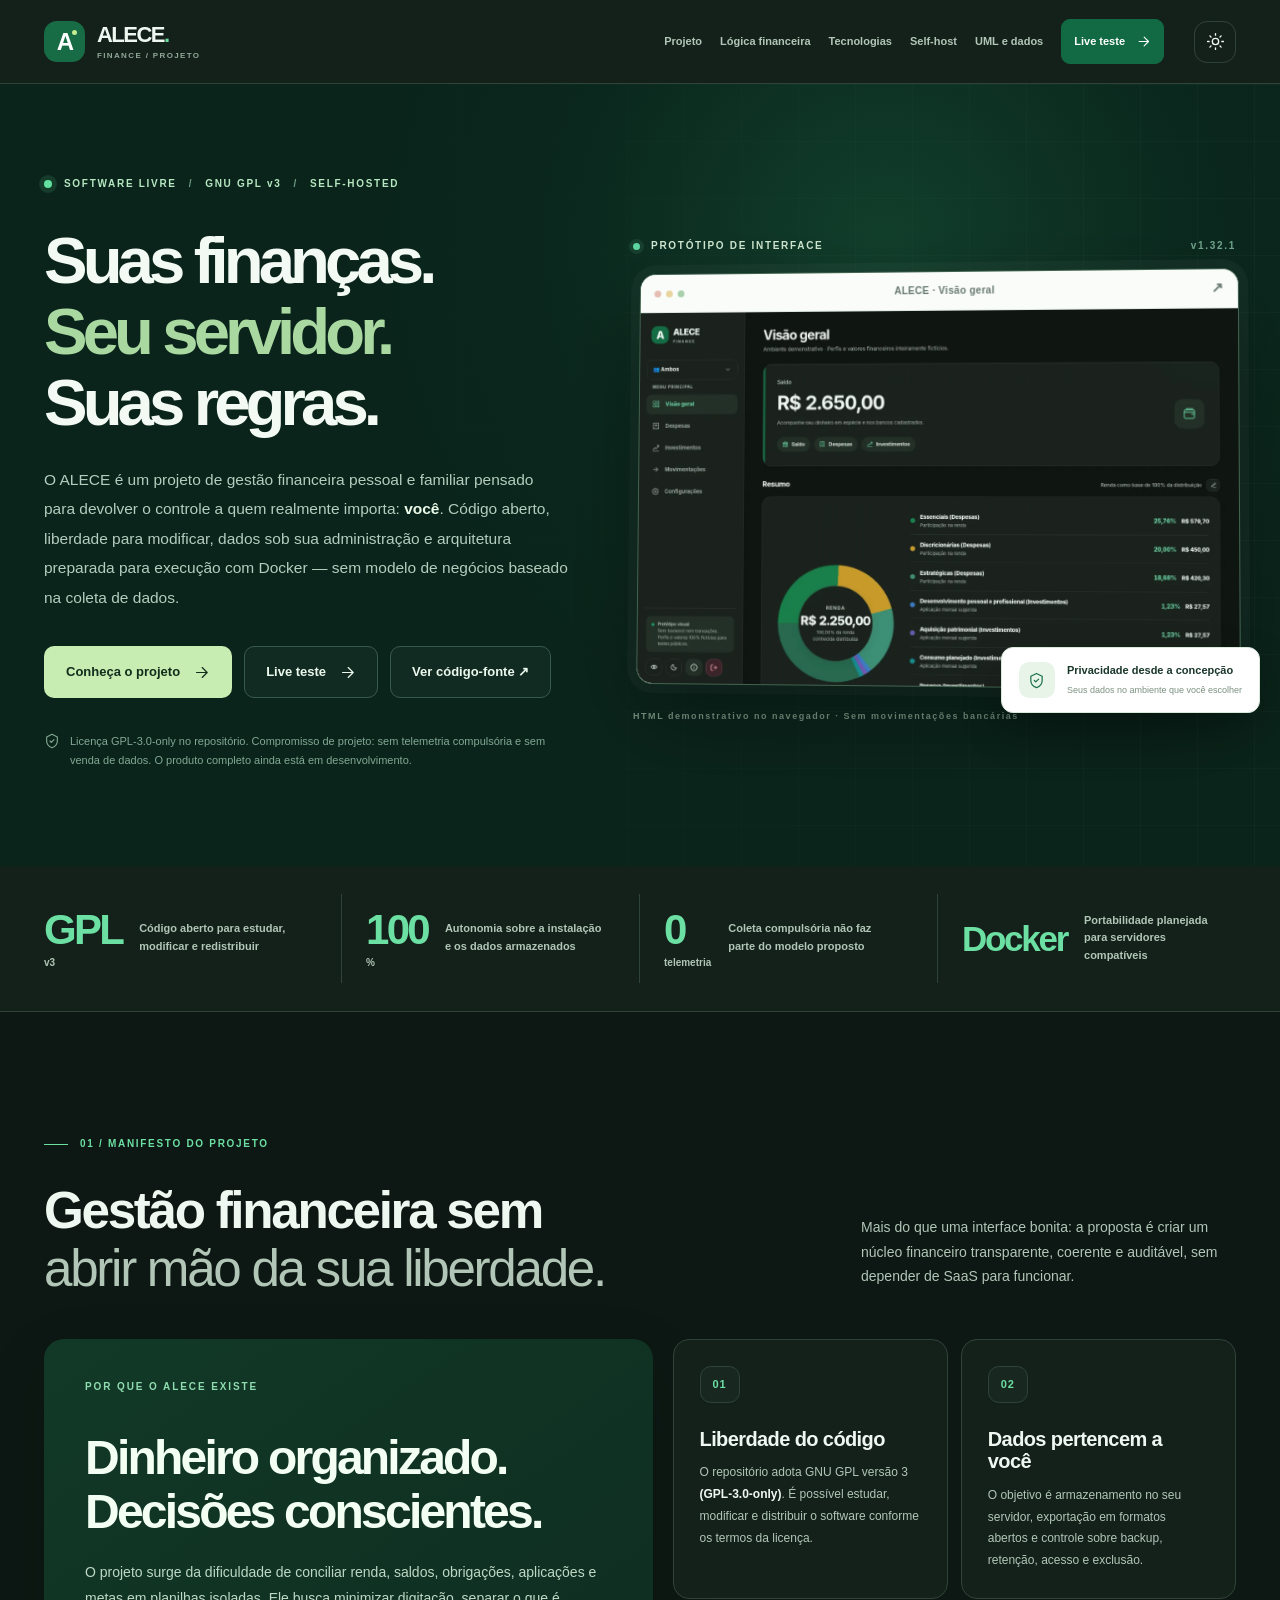
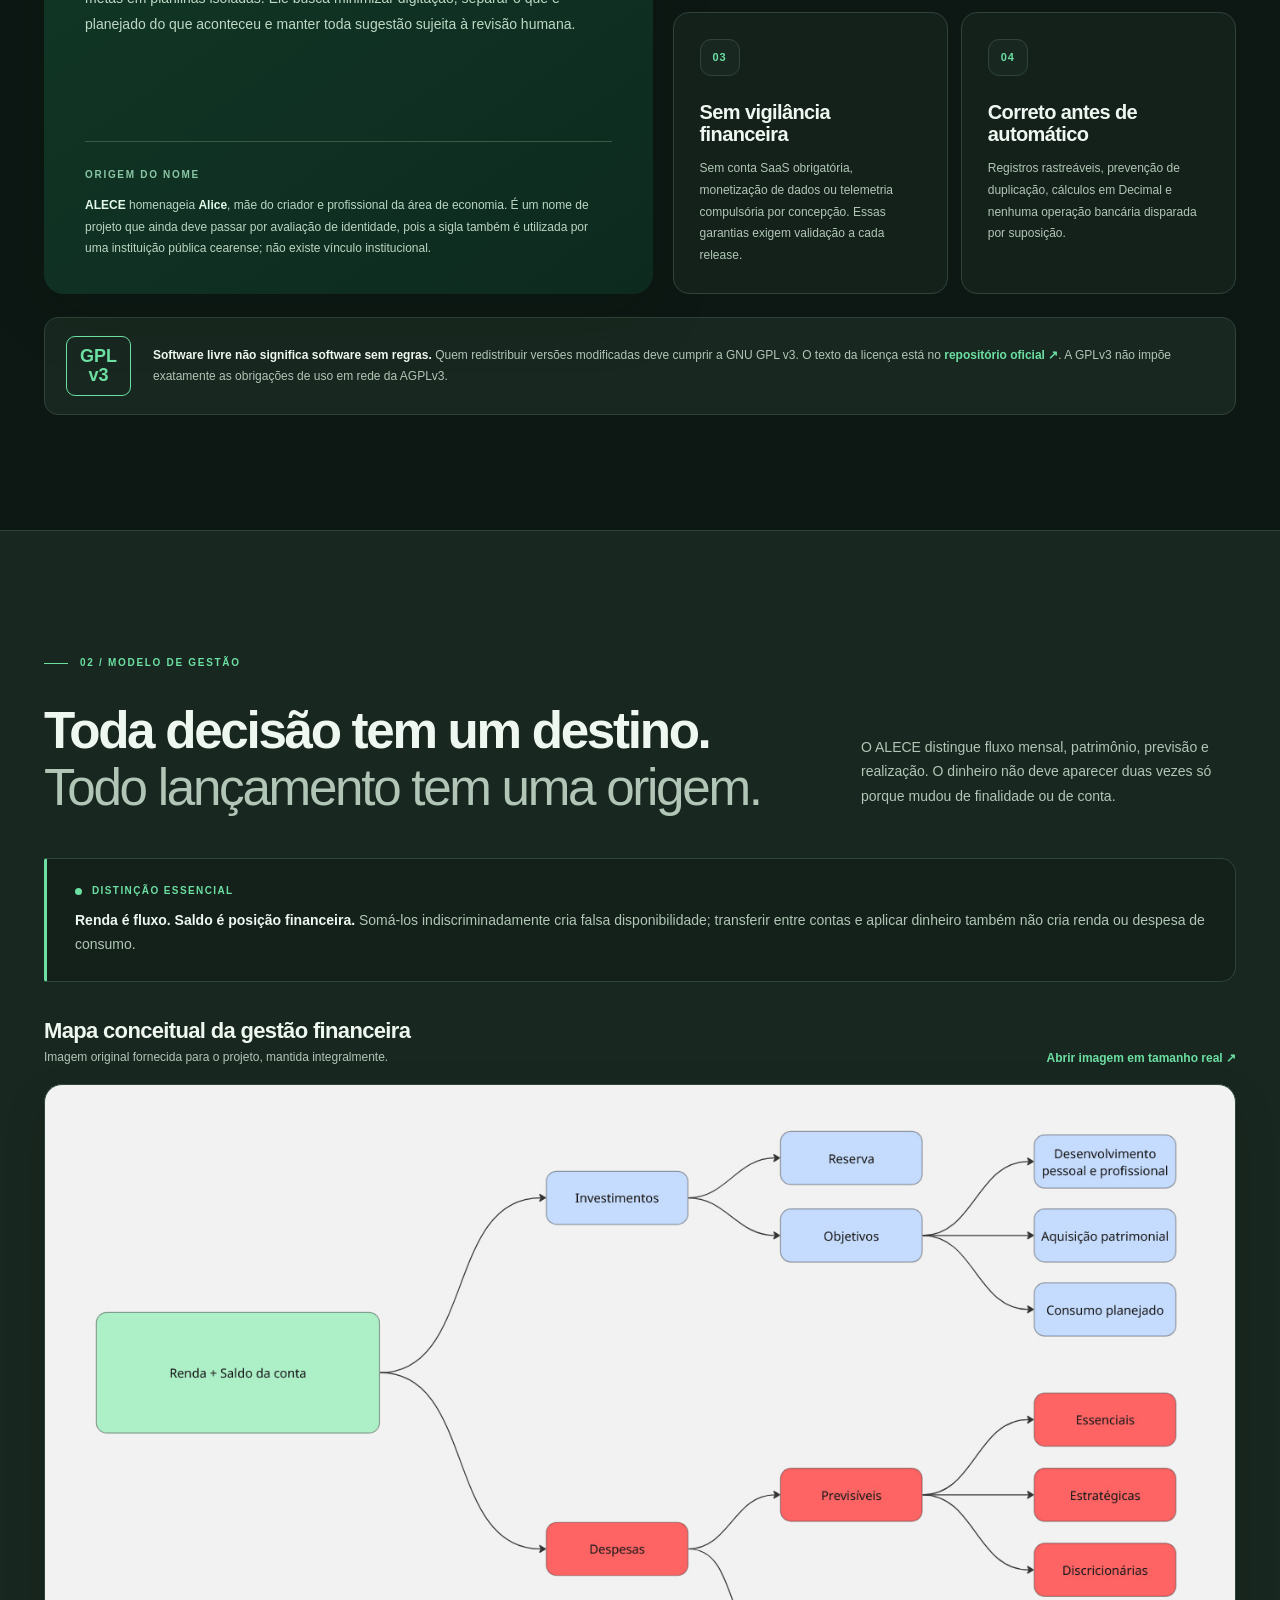
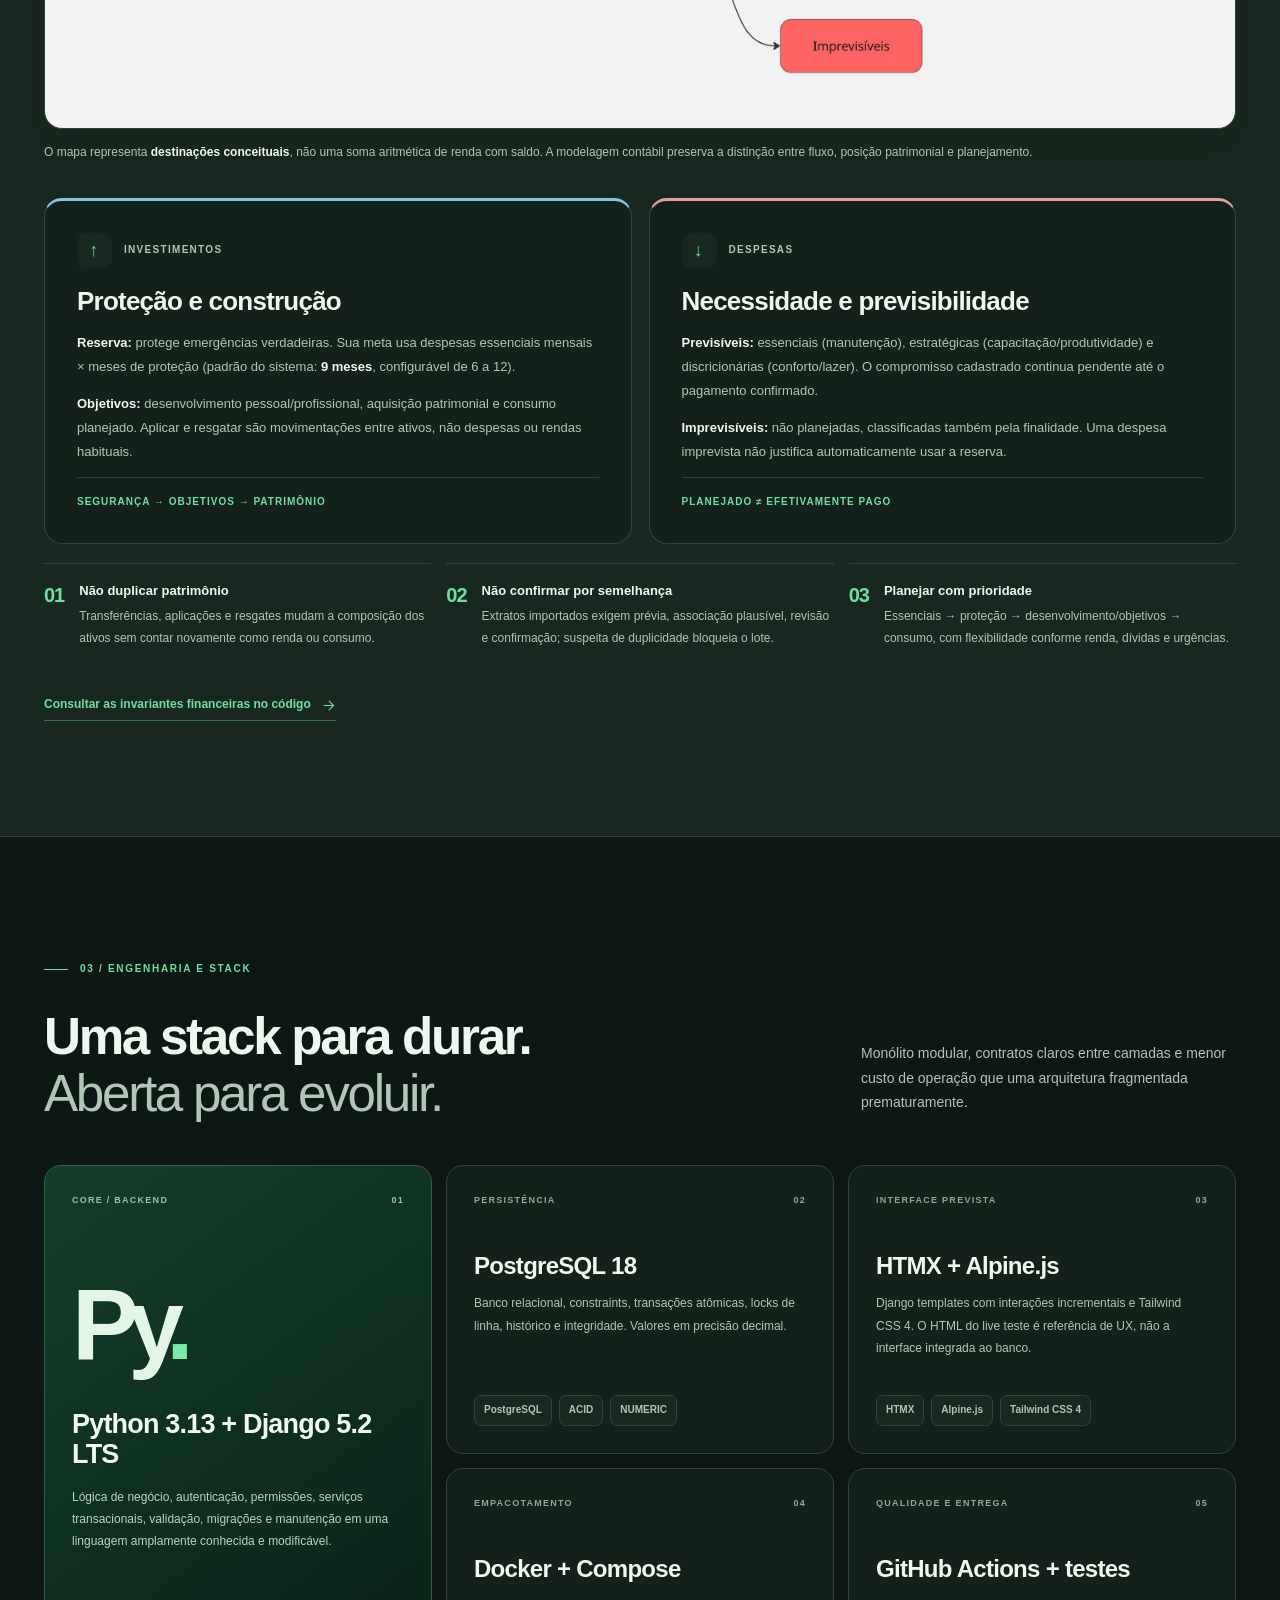
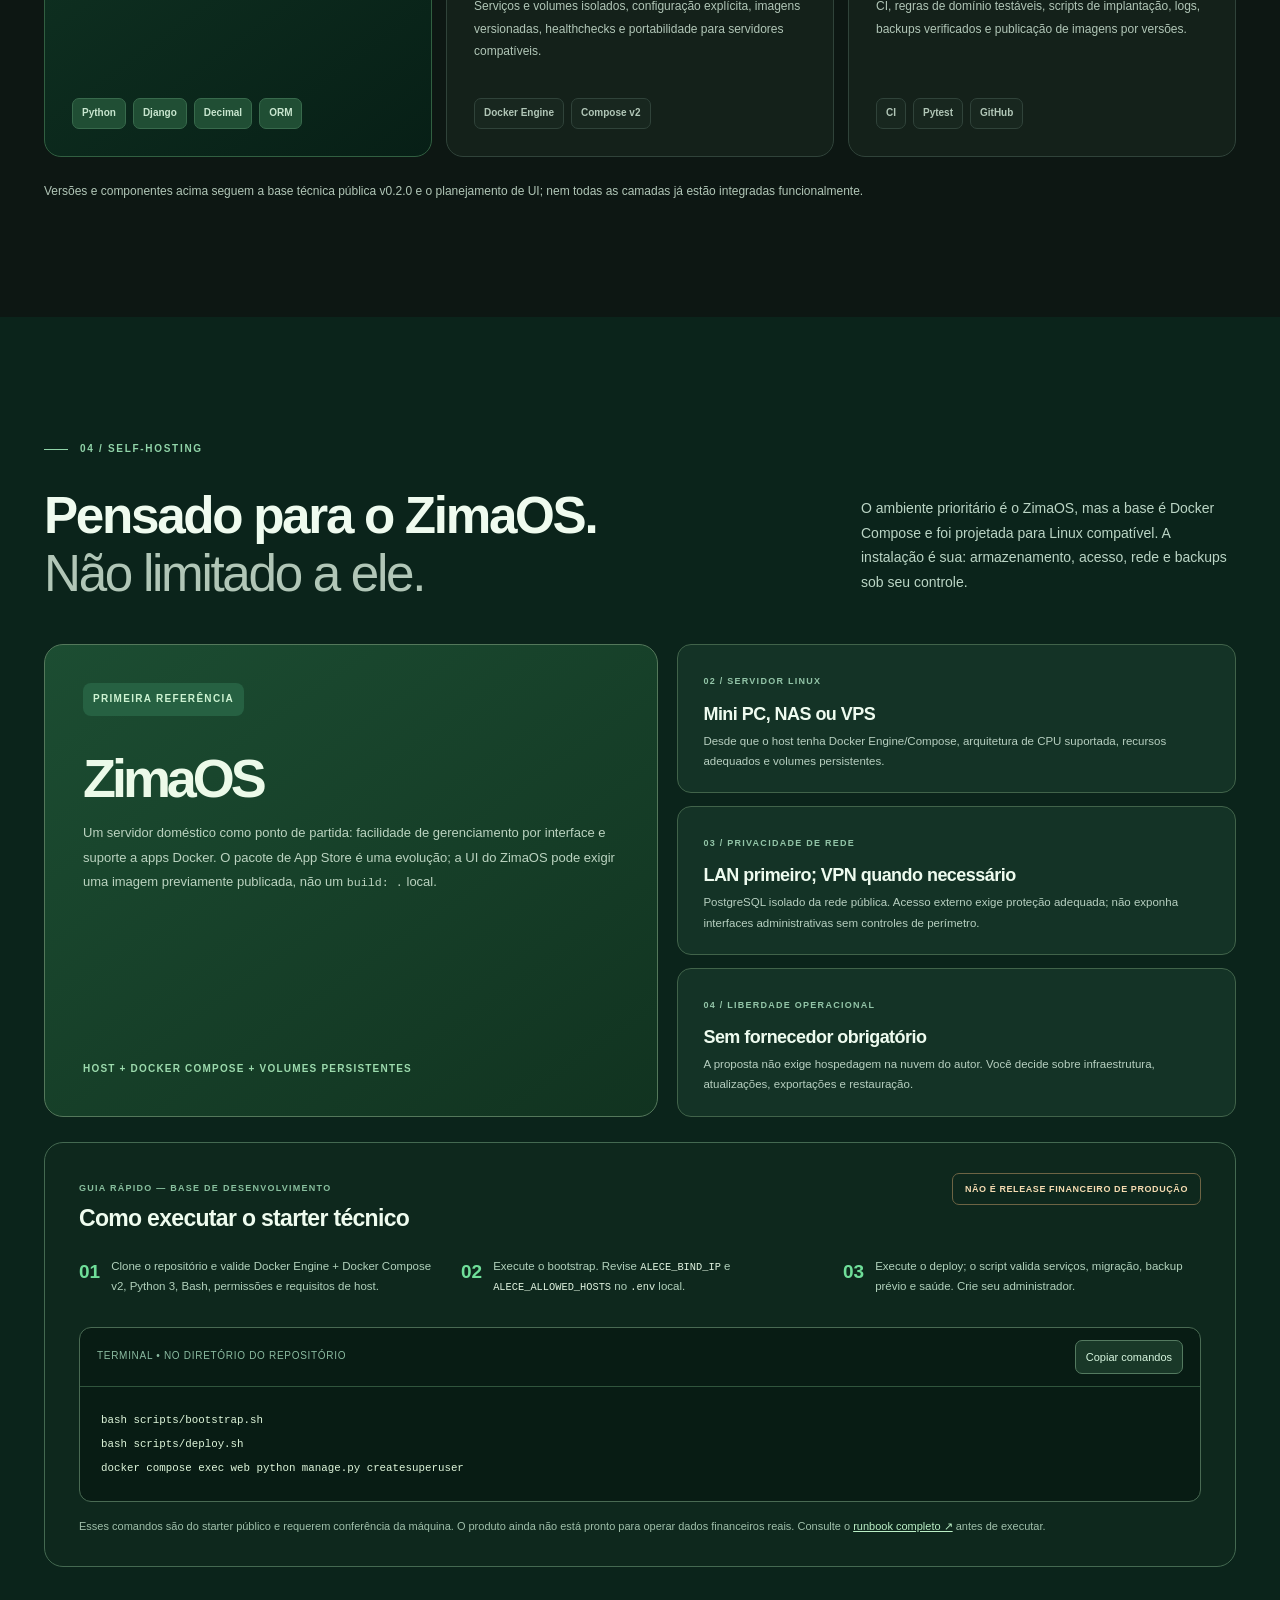
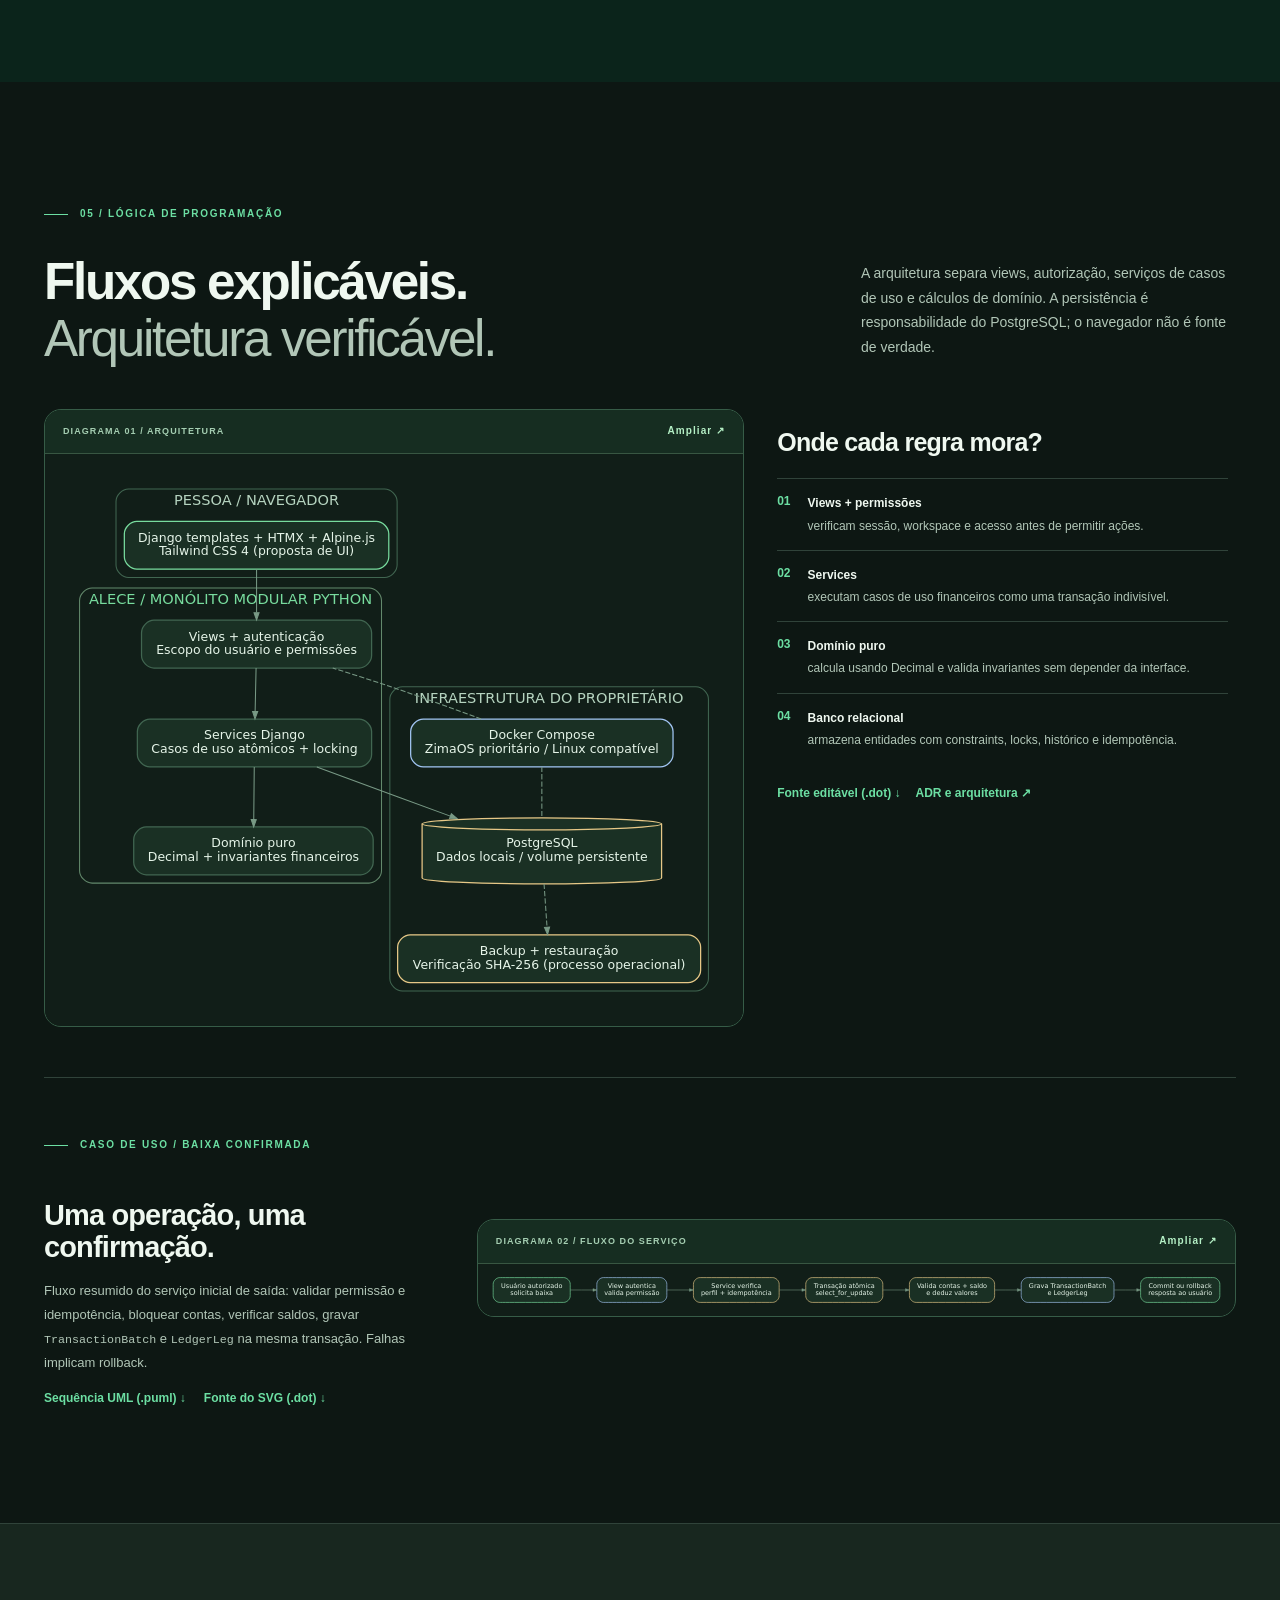
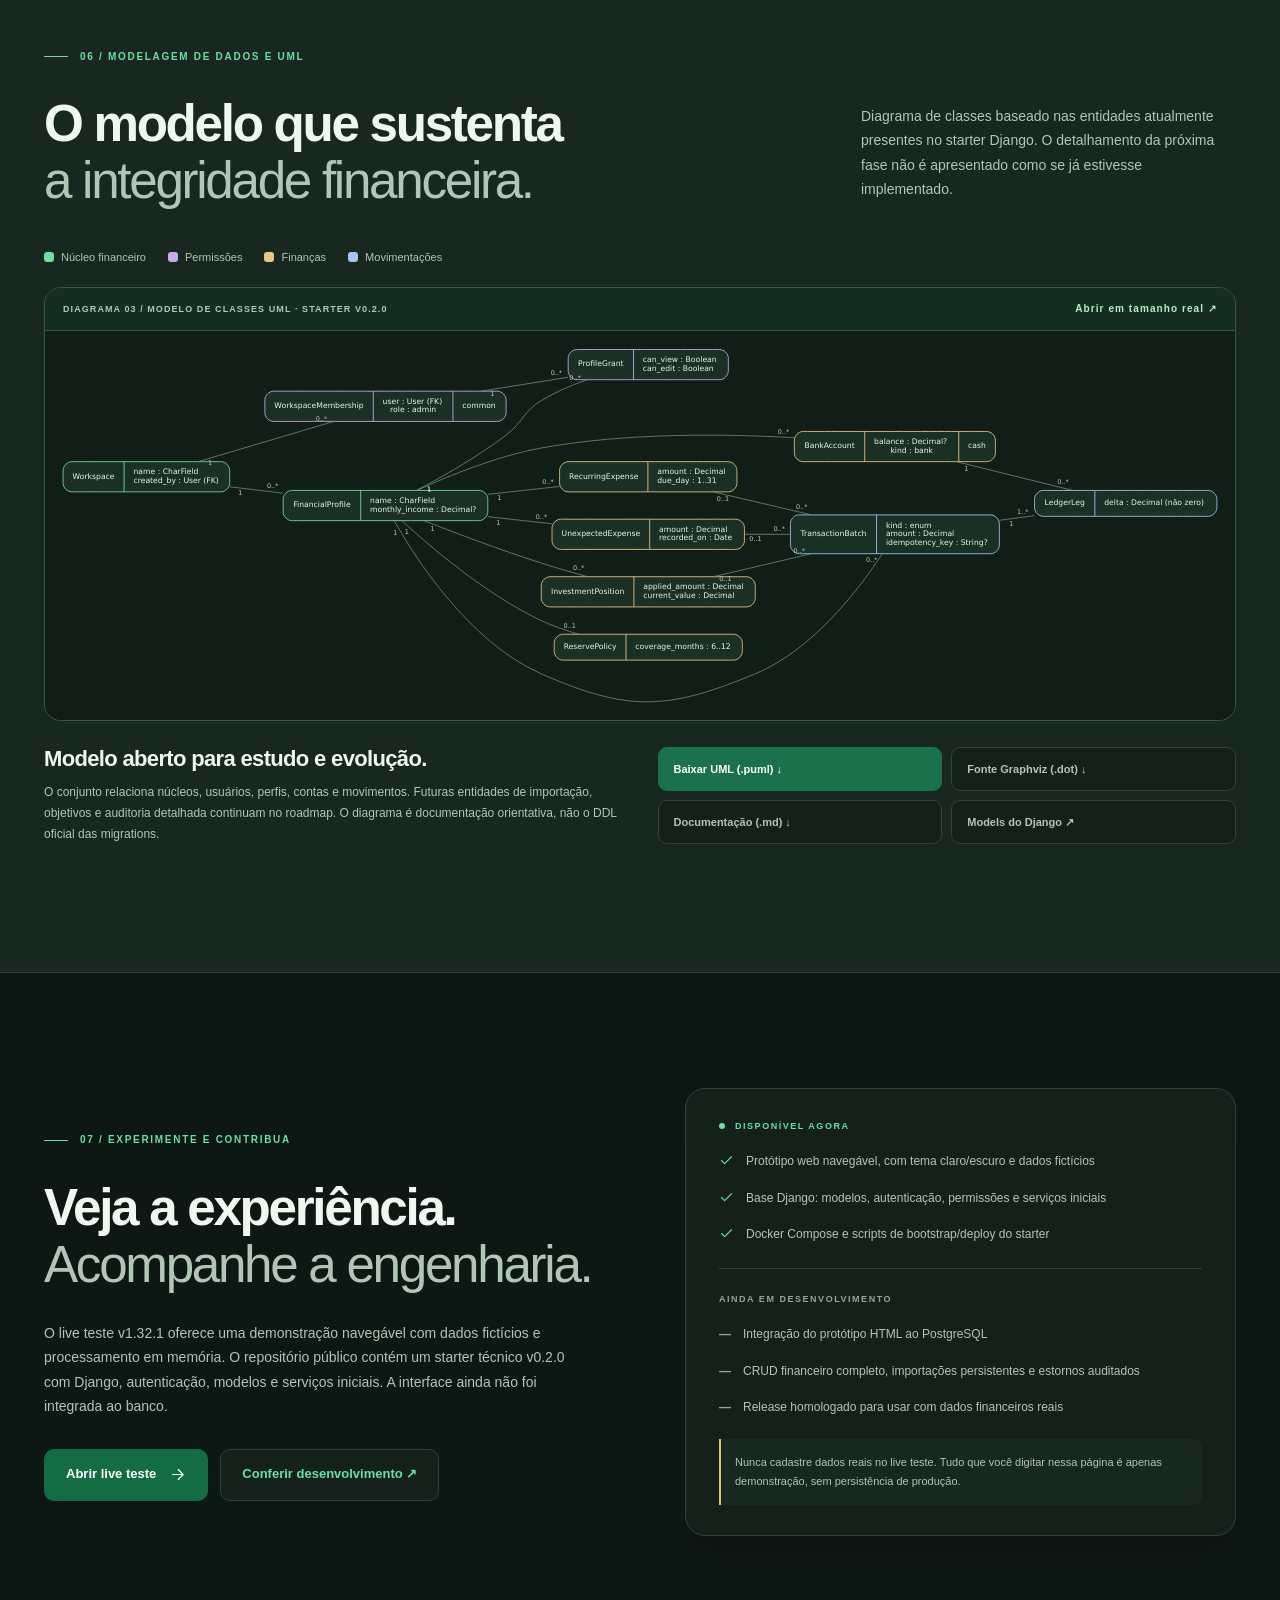
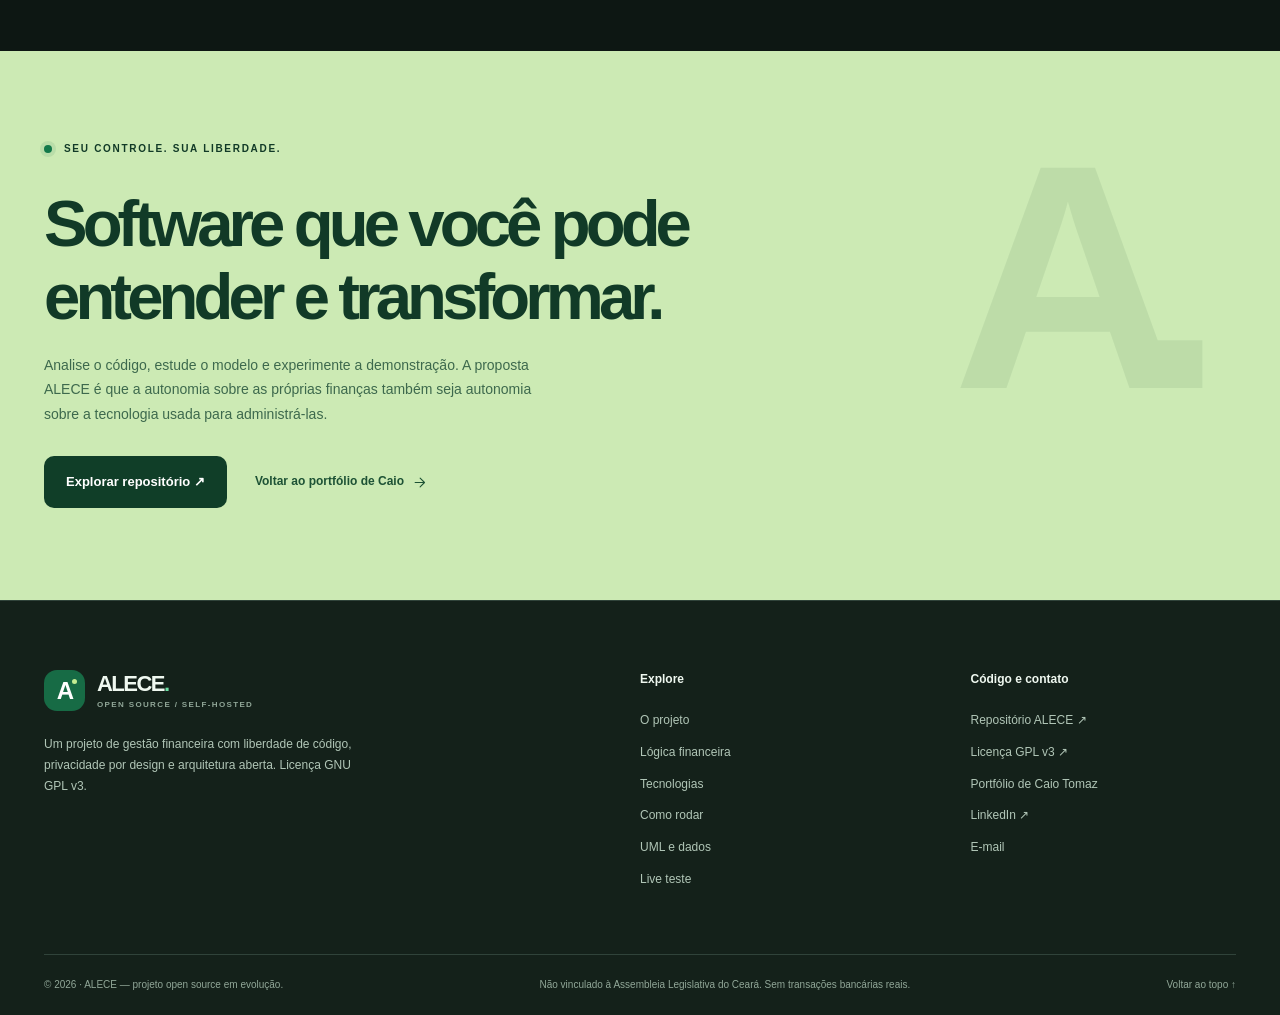
==== projetos/alece/index.html @ 9c77d342 "feat-portifolio_alece" ====
<!doctype html>
<html lang="pt-BR" data-theme="dark">
<head>
  <meta charset="utf-8">
  <meta name="viewport" content="width=device-width, initial-scale=1">
  <meta name="theme-color" content="#0b2c21">
  <meta name="description" content="ALECE: gestão financeira pessoal e familiar open source sob GNU GPL v3 (GPL-3.0-only), arquitetura self-hosted em Python/Django, PostgreSQL e Docker Compose, com privacidade por design.">
  <meta name="author" content="Caio Tomaz Araújo Silva">
  <meta property="og:type" content="website">
  <meta property="og:locale" content="pt_BR">
  <meta property="og:title" content="ALECE — Seus dados. Seu servidor. Suas regras.">
  <meta property="og:description" content="Gestão financeira de código aberto GPLv3, projetada para Docker e ZimaOS, sem dependência de telemetria. Explore o modelo financeiro, os diagramas UML e o teste.">
  <meta property="og:url" content="https://caiotomaza.github.io/projetos/alece/">
  <meta property="og:image" content="https://caiotomaza.github.io/projetos/alece/assets/interface-alece.webp">
  <meta name="color-scheme" content="light dark">
  <link rel="canonical" href="https://caiotomaza.github.io/projetos/alece/">
  <link rel="icon" type="image/svg+xml" href="favicon.svg">
  <link rel="stylesheet" href="styles.css">
  <script src="script.js" defer></script>
  <title>ALECE — Seus dados. Seu servidor. Suas regras.</title>
</head>
<body>
<a class="skip" href="#conteudo">Pular para o conteúdo</a>
<svg xmlns="http://www.w3.org/2000/svg" style="position:absolute;width:0;height:0;overflow:hidden" aria-hidden="true"><defs>
  <symbol id="i-arrow" viewBox="0 0 24 24"><path d="M5 12h14M13 5l7 7-7 7"/></symbol>
  <symbol id="i-ext" viewBox="0 0 24 24"><path d="M13 5h6v6M10 14 19 5M19 13v6H5V5h6"/></symbol>
  <symbol id="i-wallet" viewBox="0 0 24 24"><rect x="3" y="5" width="18" height="15" rx="3"/><path d="M3 9h18M15 15h3"/></symbol>
  <symbol id="i-chart" viewBox="0 0 24 24"><path d="M4 19V5M4 19h17M8 15l4-5 3 2 5-7"/></symbol>
  <symbol id="i-users" viewBox="0 0 24 24"><circle cx="9" cy="8" r="3"/><path d="M3 20v-2a6 6 0 0 1 12 0v2M16 5a3 3 0 0 1 0 6M18 14a5 5 0 0 1 3 5v1"/></symbol>
  <symbol id="i-shield" viewBox="0 0 24 24"><path d="m12 2 8 4v6c0 5-3.5 8.5-8 10-4.5-1.5-8-5-8-10V6zM9 12l2 2 4-4"/></symbol>
  <symbol id="i-repeat" viewBox="0 0 24 24"><path d="M4 9V5h4M20 15v4h-4M5 14a7 7 0 0 0 12 3l3-2M19 10A7 7 0 0 0 7 7L4 9"/></symbol>
  <symbol id="i-file" viewBox="0 0 24 24"><path d="M6 2h8l4 4v16H6zM14 2v5h5M9 12h6M9 16h6"/></symbol>
  <symbol id="i-layers" viewBox="0 0 24 24"><path d="m12 3 9 5-9 5-9-5 9-5ZM3 12l9 5 9-5M3 16l9 5 9-5"/></symbol>
  <symbol id="i-terminal" viewBox="0 0 24 24"><rect x="2" y="3" width="20" height="18" rx="3"/><path d="m6 9 3 3-3 3M12 16h6"/></symbol>
  <symbol id="i-sun" viewBox="0 0 24 24"><circle cx="12" cy="12" r="4"/><path d="M12 2v2M12 20v2M4.9 4.9 6.3 6.3M17.7 17.7l1.4 1.4M2 12h2M20 12h2M4.9 19.1l1.4-1.4M17.7 6.3l1.4-1.4"/></symbol>
  <symbol id="i-moon" viewBox="0 0 24 24"><path d="M20.6 14.5A9 9 0 0 1 9.5 3.4 9 9 0 1 0 20.6 14.5Z"/></symbol>
  <symbol id="i-menu" viewBox="0 0 24 24"><path d="M4 7h16M4 12h16M4 17h16"/></symbol>
  <symbol id="i-close" viewBox="0 0 24 24"><path d="M5 5l14 14M19 5 5 19"/></symbol>
  <symbol id="i-check" viewBox="0 0 24 24"><path d="m4 12 5 5L20 6"/></symbol>
</defs></svg>
<header class="site-header" id="topo">
  <div class="container header-inner">
    <a class="brand" href="./" aria-label="ALECE, início da apresentação"><span class="brand-icon">A<span class="brand-tick"></span></span><span class="brand-text"><strong>ALECE<span class="brand-period">.</span></strong><small>FINANCE / PROJETO</small></span></a>
    <nav id="menu" class="nav" aria-label="Navegação principal">
      <a href="#sobre">Projeto</a><a href="#logica">Lógica financeira</a><a href="#tecnologias">Tecnologias</a><a href="#implantacao">Self-host</a><a href="#modelo">UML e dados</a>
      <a class="nav-demo" href="teste/">Live teste <svg class="icon"><use href="#i-arrow"/></svg></a>
    </nav>
    <div class="header-actions"><button type="button" id="theme-toggle" class="icon-button" aria-label="Ativar tema claro" title="Alternar tema"><svg class="icon"><use id="theme-icon" href="#i-sun"/></svg></button><button id="menu-toggle" class="icon-button menu-toggle" type="button" aria-controls="menu" aria-expanded="false" aria-label="Abrir menu"><svg class="icon"><use id="menu-icon" href="#i-menu"/></svg></button></div>
  </div>
</header>
<main id="conteudo">
<section class="hero hero-v3" id="inicio" aria-labelledby="hero-title">
 <div class="hero-radial" aria-hidden="true"></div>
 <div class="container hero-layout">
  <div class="hero-copy">
   <div class="hero-overline"><span class="green-glint"></span> SOFTWARE LIVRE <span class="hero-separator">/</span> GNU GPL v3 <span class="hero-separator">/</span> SELF-HOSTED</div>
   <h1 id="hero-title">Suas finanças.<br><em>Seu servidor.</em><br>Suas regras.</h1>
   <p class="hero-lead">O ALECE é um projeto de gestão financeira pessoal e familiar pensado para devolver o controle a quem realmente importa: <strong>você</strong>. Código aberto, liberdade para modificar, dados sob sua administração e arquitetura preparada para execução com Docker — sem modelo de negócios baseado na coleta de dados.</p>
   <div class="hero-actions"><a class="button button-primary" href="#sobre">Conheça o projeto <svg class="icon"><use href="#i-arrow"/></svg></a><a class="button button-outline-light" href="teste/">Live teste <svg class="icon"><use href="#i-arrow"/></svg></a><a class="button button-outline-light" href="https://github.com/caiotomaza/alece" target="_blank" rel="noopener noreferrer">Ver código-fonte ↗</a></div>
   <div class="hero-footnote"><svg class="icon"><use href="#i-shield"/></svg><span>Licença GPL-3.0-only no repositório. Compromisso de projeto: sem telemetria compulsória e sem venda de dados. O produto completo ainda está em desenvolvimento.</span></div>
  </div>
  <div class="hero-visual">
   <div class="screen-label"><span class="screen-dot"></span> PROTÓTIPO DE INTERFACE <span class="screen-version">v1.32.1</span></div>
   <div class="browser-frame"><div class="browser-chrome"><span class="traffic"><i></i><i></i><i></i></span><span class="browser-title">ALECE · Visão geral</span><span class="browser-icon">↗</span></div><img src="assets/interface-alece.webp" alt="Tela do protótipo ALECE, no tema escuro, com valores protegidos na imagem de apresentação" width="1440" height="900" fetchpriority="high"></div>
   <div class="floating-card"><span class="floating-icon"><svg class="icon"><use href="#i-shield"/></svg></span><span><strong>Privacidade desde a concepção</strong><small>Seus dados no ambiente que você escolher</small></span></div>
   <div class="visual-subtext">HTML demonstrativo no navegador · Sem movimentações bancárias</div>
  </div>
 </div>
</section>
<section class="trust-strip" aria-label="Pilares do projeto"><div class="container trust-grid">
 <div class="trust-item"><span class="trust-value">GPL<span>v3</span></span><span class="trust-label">Código aberto para estudar,<br>modificar e redistribuir</span></div>
 <div class="trust-item"><span class="trust-value">100<span>%</span></span><span class="trust-label">Autonomia sobre a instalação<br>e os dados armazenados</span></div>
 <div class="trust-item"><span class="trust-value">0<span>telemetria</span></span><span class="trust-label">Coleta compulsória não faz<br>parte do modelo proposto</span></div>
 <div class="trust-item"><span class="trust-value">Docker</span><span class="trust-label">Portabilidade planejada<br>para servidores compatíveis</span></div>
</div></section>
<section class="section intro-section" id="sobre" aria-labelledby="sobre-title"><div class="container">
 <div class="section-top"><div><span class="eyebrow"><span class="eyebrow-line"></span> 01 / MANIFESTO DO PROJETO</span><h2 id="sobre-title">Gestão financeira sem<br><span class="light-weight">abrir mão da sua liberdade.</span></h2></div><p class="section-top-caption">Mais do que uma interface bonita: a proposta é criar um núcleo financeiro transparente, coerente e auditável, sem depender de SaaS para funcionar.</p></div>
 <div class="manifesto-grid">
  <article class="manifesto-intro"><span class="manifesto-kicker">POR QUE O ALECE EXISTE</span><h3>Dinheiro organizado.<br>Decisões conscientes.</h3><p>O projeto surge da dificuldade de conciliar renda, saldos, obrigações, aplicações e metas em planilhas isoladas. Ele busca minimizar digitação, separar o que é planejado do que aconteceu e manter toda sugestão sujeita à revisão humana.</p><div class="name-note"><span>ORIGEM DO NOME</span><p><strong>ALECE</strong> homenageia <strong>Alice</strong>, mãe do criador e profissional da área de economia. É um nome de projeto que ainda deve passar por avaliação de identidade, pois a sigla também é utilizada por uma instituição pública cearense; não existe vínculo institucional.</p></div></article>
  <div class="values-grid"><article class="value-card"><span class="value-icon">01</span><h3>Liberdade do código</h3><p>O repositório adota GNU GPL versão 3 <strong>(GPL-3.0-only)</strong>. É possível estudar, modificar e distribuir o software conforme os termos da licença.</p></article>
  <article class="value-card"><span class="value-icon">02</span><h3>Dados pertencem a você</h3><p>O objetivo é armazenamento no seu servidor, exportação em formatos abertos e controle sobre backup, retenção, acesso e exclusão.</p></article>
  <article class="value-card"><span class="value-icon">03</span><h3>Sem vigilância financeira</h3><p>Sem conta SaaS obrigatória, monetização de dados ou telemetria compulsória por concepção. Essas garantias exigem validação a cada release.</p></article>
  <article class="value-card"><span class="value-icon">04</span><h3>Correto antes de automático</h3><p>Registros rastreáveis, prevenção de duplicação, cálculos em Decimal e nenhuma operação bancária disparada por suposição.</p></article></div>
 </div>
 <div class="license-line"><span class="license-stamp">GPL<br>v3</span><p><strong>Software livre não significa software sem regras.</strong> Quem redistribuir versões modificadas deve cumprir a GNU GPL v3. O texto da licença está no <a href="https://github.com/caiotomaza/alece/blob/main/LICENSE" target="_blank" rel="noopener noreferrer">repositório oficial ↗</a>. A GPLv3 não impõe exatamente as obrigações de uso em rede da AGPLv3.</p></div>
</div></section>
<section class="section section-soft" id="logica" aria-labelledby="logica-title"><div class="container">
 <div class="section-top"><div><span class="eyebrow"><span class="eyebrow-line"></span> 02 / MODELO DE GESTÃO</span><h2 id="logica-title">Toda decisão tem um destino.<br><span class="light-weight">Todo lançamento tem uma origem.</span></h2></div><p class="section-top-caption">O ALECE distingue fluxo mensal, patrimônio, previsão e realização. O dinheiro não deve aparecer duas vezes só porque mudou de finalidade ou de conta.</p></div>
 <div class="logic-note"><div class="logic-note-heading"><span class="logic-note-dot"></span> DISTINÇÃO ESSENCIAL</div><p><strong>Renda é fluxo.</strong> <strong>Saldo é posição financeira.</strong> Somá-los indiscriminadamente cria falsa disponibilidade; transferir entre contas e aplicar dinheiro também não cria renda ou despesa de consumo.</p></div>
 <div class="flowmap-head"><div><h3>Mapa conceitual da gestão financeira</h3><p>Imagem original fornecida para o projeto, mantida integralmente.</p></div><a class="diagram-link" href="assets/mapa-financeiro-original.jpg" target="_blank" rel="noopener noreferrer">Abrir imagem em tamanho real ↗</a></div>
 <a class="map-visual" href="assets/mapa-financeiro-original.jpg" target="_blank" rel="noopener noreferrer" aria-label="Abrir mapa mental completo em nova aba"><img src="assets/mapa-financeiro-original.jpg" width="1372" height="728" loading="lazy" alt="Mapa mental: renda e saldo como contexto; investimentos divididos em reserva e objetivos de desenvolvimento, patrimônio e consumo; despesas previsíveis em essenciais, estratégicas e discricionárias, além de despesas imprevisíveis"></a>
 <p class="map-clarification">O mapa representa <strong>destinações conceituais</strong>, não uma soma aritmética de renda com saldo. A modelagem contábil preserva a distinção entre fluxo, posição patrimonial e planejamento.</p>
 <div class="logic-columns"><article class="logic-panel invest"><div class="logic-heading"><span class="logic-symbol">↑</span><span>INVESTIMENTOS</span></div><h3>Proteção e construção</h3><p><strong>Reserva:</strong> protege emergências verdadeiras. Sua meta usa despesas essenciais mensais × meses de proteção (padrão do sistema: <strong>9 meses</strong>, configurável de 6 a 12).</p><p><strong>Objetivos:</strong> desenvolvimento pessoal/profissional, aquisição patrimonial e consumo planejado. Aplicar e resgatar são movimentações entre ativos, não despesas ou rendas habituais.</p><span class="logic-panel-foot">SEGURANÇA → OBJETIVOS → PATRIMÔNIO</span></article>
 <article class="logic-panel expend"><div class="logic-heading"><span class="logic-symbol">↓</span><span>DESPESAS</span></div><h3>Necessidade e previsibilidade</h3><p><strong>Previsíveis:</strong> essenciais (manutenção), estratégicas (capacitação/produtividade) e discricionárias (conforto/lazer). O compromisso cadastrado continua pendente até o pagamento confirmado.</p><p><strong>Imprevisíveis:</strong> não planejadas, classificadas também pela finalidade. Uma despesa imprevista não justifica automaticamente usar a reserva.</p><span class="logic-panel-foot">PLANEJADO ≠ EFETIVAMENTE PAGO</span></article></div>
 <div class="finance-principles"><div class="finance-rule"><b>01</b><span><strong>Não duplicar patrimônio</strong> Transferências, aplicações e resgates mudam a composição dos ativos sem contar novamente como renda ou consumo.</span></div><div class="finance-rule"><b>02</b><span><strong>Não confirmar por semelhança</strong> Extratos importados exigem prévia, associação plausível, revisão e confirmação; suspeita de duplicidade bloqueia o lote.</span></div><div class="finance-rule"><b>03</b><span><strong>Planejar com prioridade</strong> Essenciais → proteção → desenvolvimento/objetivos → consumo, com flexibilidade conforme renda, dívidas e urgências.</span></div></div>
 <a class="inline-link" href="https://github.com/caiotomaza/alece/blob/main/docs/DOMAIN.md" target="_blank" rel="noopener noreferrer">Consultar as invariantes financeiras no código <svg class="icon"><use href="#i-arrow"/></svg></a>
</div></section>
<section class="section" id="tecnologias" aria-labelledby="tech-title"><div class="container">
 <div class="section-top"><div><span class="eyebrow"><span class="eyebrow-line"></span> 03 / ENGENHARIA E STACK</span><h2 id="tech-title">Uma stack para durar.<br><span class="light-weight">Aberta para evoluir.</span></h2></div><p class="section-top-caption">Monólito modular, contratos claros entre camadas e menor custo de operação que uma arquitetura fragmentada prematuramente.</p></div>
 <div class="tech-grid"><article class="tech-card major"><div class="tech-card-top"><span>CORE / BACKEND</span><span>01</span></div><div class="tech-monogram">Py<span>.</span></div><h3>Python 3.13 + Django 5.2 LTS</h3><p>Lógica de negócio, autenticação, permissões, serviços transacionais, validação, migrações e manutenção em uma linguagem amplamente conhecida e modificável.</p><div class="tech-tags"><span>Python</span><span>Django</span><span>Decimal</span><span>ORM</span></div></article>
 <article class="tech-card"><div class="tech-card-top"><span>PERSISTÊNCIA</span><span>02</span></div><h3>PostgreSQL 18</h3><p>Banco relacional, constraints, transações atômicas, locks de linha, histórico e integridade. Valores em precisão decimal.</p><div class="tech-tags"><span>PostgreSQL</span><span>ACID</span><span>NUMERIC</span></div></article>
 <article class="tech-card"><div class="tech-card-top"><span>INTERFACE PREVISTA</span><span>03</span></div><h3>HTMX + Alpine.js</h3><p>Django templates com interações incrementais e Tailwind CSS 4. O HTML do live teste é referência de UX, não a interface integrada ao banco.</p><div class="tech-tags"><span>HTMX</span><span>Alpine.js</span><span>Tailwind CSS 4</span></div></article>
 <article class="tech-card"><div class="tech-card-top"><span>EMPACOTAMENTO</span><span>04</span></div><h3>Docker + Compose</h3><p>Serviços e volumes isolados, configuração explícita, imagens versionadas, healthchecks e portabilidade para servidores compatíveis.</p><div class="tech-tags"><span>Docker Engine</span><span>Compose v2</span></div></article>
 <article class="tech-card"><div class="tech-card-top"><span>QUALIDADE E ENTREGA</span><span>05</span></div><h3>GitHub Actions + testes</h3><p>CI, regras de domínio testáveis, scripts de implantação, logs, backups verificados e publicação de imagens por versões.</p><div class="tech-tags"><span>CI</span><span>Pytest</span><span>GitHub</span></div></article>
 </div>
 <p class="section-fineprint">Versões e componentes acima seguem a base técnica pública v0.2.0 e o planejamento de UI; nem todas as camadas já estão integradas funcionalmente.</p>
</div></section>
<section class="section architecture-section" id="implantacao" aria-labelledby="deploy-title"><div class="container">
 <div class="section-top"><div><span class="eyebrow eyebrow-light"><span class="eyebrow-line"></span> 04 / SELF-HOSTING</span><h2 id="deploy-title">Pensado para o ZimaOS.<br><span class="light-weight">Não limitado a ele.</span></h2></div><p class="section-top-caption">O ambiente prioritário é o ZimaOS, mas a base é Docker Compose e foi projetada para Linux compatível. A instalação é sua: armazenamento, acesso, rede e backups sob seu controle.</p></div>
 <div class="hosting-grid"><article class="hosting-highlight"><span class="host-pill">PRIMEIRA REFERÊNCIA</span><h3>ZimaOS</h3><p>Um servidor doméstico como ponto de partida: facilidade de gerenciamento por interface e suporte a apps Docker. O pacote de App Store é uma evolução; a UI do ZimaOS pode exigir uma imagem previamente publicada, não um <code>build: .</code> local.</p><span class="host-base">HOST + DOCKER COMPOSE + VOLUMES PERSISTENTES</span></article><div class="hosting-other"><article><span>02 / SERVIDOR LINUX</span><h3>Mini PC, NAS ou VPS</h3><p>Desde que o host tenha Docker Engine/Compose, arquitetura de CPU suportada, recursos adequados e volumes persistentes.</p></article><article><span>03 / PRIVACIDADE DE REDE</span><h3>LAN primeiro; VPN quando necessário</h3><p>PostgreSQL isolado da rede pública. Acesso externo exige proteção adequada; não exponha interfaces administrativas sem controles de perímetro.</p></article><article><span>04 / LIBERDADE OPERACIONAL</span><h3>Sem fornecedor obrigatório</h3><p>A proposta não exige hospedagem na nuvem do autor. Você decide sobre infraestrutura, atualizações, exportações e restauração.</p></article></div></div>
 <div class="install-box"><div class="install-title"><div><span>GUIA RÁPIDO — BASE DE DESENVOLVIMENTO</span><h3>Como executar o starter técnico</h3></div><span class="install-state">NÃO É RELEASE FINANCEIRO DE PRODUÇÃO</span></div><div class="install-steps"><div><b>01</b><p>Clone o repositório e valide Docker Engine + Docker Compose v2, Python 3, Bash, permissões e requisitos de host.</p></div><div><b>02</b><p>Execute o bootstrap. Revise <code>ALECE_BIND_IP</code> e <code>ALECE_ALLOWED_HOSTS</code> no <code>.env</code> local.</p></div><div><b>03</b><p>Execute o deploy; o script valida serviços, migração, backup prévio e saúde. Crie seu administrador.</p></div></div><div class="code-wrap"><div class="code-top"><span>TERMINAL • NO DIRETÓRIO DO REPOSITÓRIO</span><button class="copy-code" id="copy-commands" type="button" aria-label="Copiar comandos de inicialização">Copiar comandos</button></div><pre><code>bash scripts/bootstrap.sh
bash scripts/deploy.sh
docker compose exec web python manage.py createsuperuser</code></pre></div><p class="install-caution">Esses comandos são do starter público e requerem conferência da máquina. O produto ainda não está pronto para operar dados financeiros reais. Consulte o <a href="https://github.com/caiotomaza/alece/blob/main/RUNBOOK.md" target="_blank" rel="noopener noreferrer">runbook completo ↗</a> antes de executar.</p></div>
</div></section>
<section class="section" id="arquitetura" aria-labelledby="architecture-title"><div class="container">
 <div class="section-top"><div><span class="eyebrow"><span class="eyebrow-line"></span> 05 / LÓGICA DE PROGRAMAÇÃO</span><h2 id="architecture-title">Fluxos explicáveis.<br><span class="light-weight">Arquitetura verificável.</span></h2></div><p class="section-top-caption">A arquitetura separa views, autorização, serviços de casos de uso e cálculos de domínio. A persistência é responsabilidade do PostgreSQL; o navegador não é fonte de verdade.</p></div>
 <div class="diagram-section-grid"><div class="diagram-container"><div class="diagram-topline"><span>DIAGRAMA 01 / ARQUITETURA</span><a href="assets/diagramas/arquitetura.svg" target="_blank" rel="noopener noreferrer">Ampliar ↗</a></div><a href="assets/diagramas/arquitetura.svg" target="_blank" rel="noopener noreferrer"><img src="assets/diagramas/arquitetura.svg" loading="lazy" alt="Arquitetura em monólito modular: navegador, views e permissões Django, serviços, regras Decimal, PostgreSQL e infraestrutura Docker com backup"></a></div><div class="architecture-side"><h3>Onde cada regra mora?</h3><div class="architecture-rule"><span>01</span><p><strong>Views + permissões</strong> verificam sessão, workspace e acesso antes de permitir ações.</p></div><div class="architecture-rule"><span>02</span><p><strong>Services</strong> executam casos de uso financeiros como uma transação indivisível.</p></div><div class="architecture-rule"><span>03</span><p><strong>Domínio puro</strong> calcula usando Decimal e valida invariantes sem depender da interface.</p></div><div class="architecture-rule"><span>04</span><p><strong>Banco relacional</strong> armazena entidades com constraints, locks, histórico e idempotência.</p></div><div class="architecture-doclinks"><a href="docs/arquitetura.dot" download>Fonte editável (.dot) ↓</a><a href="https://github.com/caiotomaza/alece/blob/main/docs/ARCHITECTURE.md" target="_blank" rel="noopener noreferrer">ADR e arquitetura ↗</a></div></div></div>
 <div class="sequence-wrap"><div><span class="eyebrow"><span class="eyebrow-line"></span> CASO DE USO / BAIXA CONFIRMADA</span><h3>Uma operação, uma confirmação.</h3><p>Fluxo resumido do serviço inicial de saída: validar permissão e idempotência, bloquear contas, verificar saldos, gravar <code>TransactionBatch</code> e <code>LedgerLeg</code> na mesma transação. Falhas implicam rollback.</p><div class="download-row"><a href="docs/fluxo-confirmacao.puml" download>Sequência UML (.puml) ↓</a><a href="docs/fluxo-confirmacao.dot" download>Fonte do SVG (.dot) ↓</a></div></div><a class="diagram-container sequence" href="assets/diagramas/fluxo-confirmacao.svg" target="_blank" rel="noopener noreferrer"><span class="diagram-topline">DIAGRAMA 02 / FLUXO DO SERVIÇO <span>Ampliar ↗</span></span><picture><source media="(max-width:700px)" srcset="assets/diagramas/fluxo-confirmacao-mobile.svg"><img src="assets/diagramas/fluxo-confirmacao.svg" loading="lazy" alt="Sequência lógica do serviço de saída de caixa: autorização, validação, transação atômica, lançamento e commit ou rollback"></picture></a></div>
 </div></section>
<section class="section section-soft" id="modelo" aria-labelledby="data-title"><div class="container">
 <div class="section-top"><div><span class="eyebrow"><span class="eyebrow-line"></span> 06 / MODELAGEM DE DADOS E UML</span><h2 id="data-title">O modelo que sustenta<br><span class="light-weight">a integridade financeira.</span></h2></div><p class="section-top-caption">Diagrama de classes baseado nas entidades atualmente presentes no starter Django. O detalhamento da próxima fase não é apresentado como se já estivesse implementado.</p></div>
 <div class="model-legend"><span><i class="legend-dot g"></i> Núcleo financeiro</span><span><i class="legend-dot p"></i> Permissões</span><span><i class="legend-dot y"></i> Finanças</span><span><i class="legend-dot b"></i> Movimentações</span></div>
 <div class="diagram-container model-diagram"><div class="diagram-topline"><span>DIAGRAMA 03 / MODELO DE CLASSES UML · STARTER V0.2.0</span><a href="assets/diagramas/modelo-classes.svg" target="_blank" rel="noopener noreferrer">Abrir em tamanho real ↗</a></div><a href="assets/diagramas/modelo-classes.svg" target="_blank" rel="noopener noreferrer"><img src="assets/diagramas/modelo-classes.svg" loading="lazy" alt="Modelo UML simplificado das entidades Workspace, Membership, FinancialProfile, ProfileGrant, BankAccount, RecurringExpense, UnexpectedExpense, InvestmentPosition, ReservePolicy, TransactionBatch e LedgerLeg, com relacionamentos"></a></div>
 <div class="model-foot"><div><h3>Modelo aberto para estudo e evolução.</h3><p>O conjunto relaciona núcleos, usuários, perfis, contas e movimentos. Futuras entidades de importação, objetivos e auditoria detalhada continuam no roadmap. O diagrama é documentação orientativa, não o DDL oficial das migrations.</p></div><div class="download-cluster"><a class="download-link primary" href="docs/modelo-classes.puml" download>Baixar UML (.puml) ↓</a><a class="download-link" href="docs/modelo-classes.dot" download>Fonte Graphviz (.dot) ↓</a><a class="download-link" href="docs/MODELO_E_ARQUITETURA.md" download>Documentação (.md) ↓</a><a class="download-link" href="https://github.com/caiotomaza/alece/blob/main/apps/finance/models.py" target="_blank" rel="noopener noreferrer">Models do Django ↗</a></div></div>
 </div></section>
<section class="section status-section" id="demonstracao" aria-labelledby="status-title"><div class="container status-layout"><div><span class="eyebrow"><span class="eyebrow-line"></span> 07 / EXPERIMENTE E CONTRIBUA</span><h2 id="status-title">Veja a experiência.<br><span class="light-weight">Acompanhe a engenharia.</span></h2><p>O live teste v1.32.1 oferece uma demonstração navegável com dados fictícios e processamento em memória. O repositório público contém um starter técnico v0.2.0 com Django, autenticação, modelos e serviços iniciais. A interface ainda não foi integrada ao banco.</p><div class="hero-actions"><a class="button button-dark" href="teste/">Abrir live teste <svg class="icon"><use href="#i-arrow"/></svg></a><a class="button button-alt" href="https://github.com/caiotomaza/alece" target="_blank" rel="noopener noreferrer">Conferir desenvolvimento ↗</a></div></div><aside class="status-panel"><div class="status-panel-header"><span class="status-light"></span> DISPONÍVEL AGORA</div><div class="status-row"><svg class="icon"><use href="#i-check"/></svg><span>Protótipo web navegável, com tema claro/escuro e dados fictícios</span></div><div class="status-row"><svg class="icon"><use href="#i-check"/></svg><span>Base Django: modelos, autenticação, permissões e serviços iniciais</span></div><div class="status-row"><svg class="icon"><use href="#i-check"/></svg><span>Docker Compose e scripts de bootstrap/deploy do starter</span></div><div class="status-divider"></div><div class="status-panel-header pending">AINDA EM DESENVOLVIMENTO</div><div class="status-row"><span class="status-minus">—</span><span>Integração do protótipo HTML ao PostgreSQL</span></div><div class="status-row"><span class="status-minus">—</span><span>CRUD financeiro completo, importações persistentes e estornos auditados</span></div><div class="status-row"><span class="status-minus">—</span><span>Release homologado para usar com dados financeiros reais</span></div><p class="status-note">Nunca cadastre dados reais no live teste. Tudo que você digitar nessa página é apenas demonstração, sem persistência de produção.</p></aside></div></section>
<section class="last-cta" aria-labelledby="cta-title"><div class="container cta-content"><div class="cta-label"><span class="green-glint"></span> SEU CONTROLE. SUA LIBERDADE.</div><h2 id="cta-title">Software que você pode<br>entender e transformar.</h2><p>Analise o código, estude o modelo e experimente a demonstração. A proposta ALECE é que a autonomia sobre as próprias finanças também seja autonomia sobre a tecnologia usada para administrá-las.</p><div class="cta-links"><a class="button button-white" href="https://github.com/caiotomaza/alece" target="_blank" rel="noopener noreferrer">Explorar repositório ↗</a><a class="cta-back" href="../../">Voltar ao portfólio de Caio <svg class="icon"><use href="#i-arrow"/></svg></a></div><div class="cta-decor" aria-hidden="true">A.</div></div></section>
</main>
<footer class="site-footer"><div class="container"><div class="footer-top"><div class="footer-brand"><a class="brand" href="./"><span class="brand-icon">A<span class="brand-tick"></span></span><span class="brand-text"><strong>ALECE<span class="brand-period">.</span></strong><small>OPEN SOURCE / SELF-HOSTED</small></span></a><p>Um projeto de gestão financeira com liberdade de código, privacidade por design e arquitetura aberta. Licença GNU GPL v3.</p></div><div class="footer-group"><strong>Explore</strong><a href="#sobre">O projeto</a><a href="#logica">Lógica financeira</a><a href="#tecnologias">Tecnologias</a><a href="#implantacao">Como rodar</a><a href="#modelo">UML e dados</a><a href="teste/">Live teste</a></div><div class="footer-group"><strong>Código e contato</strong><a href="https://github.com/caiotomaza/alece" target="_blank" rel="noopener noreferrer">Repositório ALECE ↗</a><a href="https://github.com/caiotomaza/alece/blob/main/LICENSE" target="_blank" rel="noopener noreferrer">Licença GPL v3 ↗</a><a href="../../">Portfólio de Caio Tomaz</a><a href="https://www.linkedin.com/in/caiotomaza" target="_blank" rel="noopener noreferrer">LinkedIn ↗</a><a href="mailto:caiotomaza@gmail.com">E-mail</a></div></div><div class="footer-bottom"><span>© <span id="year">2026</span> · ALECE — projeto open source em evolução.</span><span>Não vinculado à Assembleia Legislativa do Ceará. Sem transações bancárias reais.</span><a href="#topo">Voltar ao topo ↑</a></div></div></footer>
</body>
</html>
---- projetos/alece/styles.css ----
@charset "UTF-8";
:root{
  color-scheme:light;
  --bg:#fafbf8;--surface:#fff;--soft:#f1f6f0;--line:#e0e9e1;
  --ink:#12291f;--muted:#52665a;--subtle:#728476;--primary:#146c43;
  --emerald:#1c8054;--strong:#0c2b20;--accent:#d1efb7;--gold:#c59b58;
  --card-shadow:0 18px 60px rgba(16,49,29,.045);
  --font:"Inter","Segoe UI",-apple-system,BlinkMacSystemFont,Arial,sans-serif;
}
html[data-theme="dark"]{
  color-scheme:dark;--bg:#0d1713;--surface:#14211a;--soft:#18271f;--line:#30433a;
  --ink:#eff8f0;--muted:#b1c6b7;--subtle:#91a798;--primary:#6cdfa3;
  --emerald:#6cdfa3;--strong:#091a13;--accent:#b5e6a9;--gold:#e4c17e;
  --card-shadow:0 16px 45px rgba(0,0,0,.10);
}
*,*::before,*::after{box-sizing:border-box}html{scroll-behavior:smooth;scroll-padding-top:94px}body{margin:0;background:var(--bg);color:var(--ink);font:400 16px/1.65 var(--font);-webkit-font-smoothing:antialiased}body,button,a{ -webkit-tap-highlight-color:transparent}a{color:inherit;text-decoration:none}button{font:inherit;cursor:pointer}img{display:block;max-width:100%}svg.icon{width:19px;height:19px;fill:none;stroke:currentColor;stroke-width:1.7;stroke-linecap:round;stroke-linejoin:round;flex:none}h1,h2,h3,p{margin-top:0}h1,h2,h3{line-height:1.12;letter-spacing:-.045em}h2{font-size:clamp(2.1rem,4vw,3.7rem);font-weight:760}h3{font-size:1.3rem;font-weight:730;letter-spacing:-.03em}p{line-height:1.75}.container{width:min(100% - 88px,1260px);margin-inline:auto}::selection{background:#b9efbb;color:#123222}:focus-visible{outline:3px solid #63d69a;outline-offset:4px;border-radius:5px}.skip{position:absolute;z-index:200;top:-80px;left:12px;background:white;color:#103d2a;padding:12px;border-radius:9px}.skip:focus{top:10px}.icon-button{height:42px;width:42px;display:grid;place-items:center;background:var(--surface);border:1px solid var(--line);border-radius:13px;color:var(--ink);transition:background .2s,border-color .2s}.icon-button:hover{border-color:var(--primary);background:var(--soft)}.site-header{background:var(--surface);border-bottom:1px solid var(--line);z-index:70;position:sticky;top:0}.header-inner{height:83px;display:flex;align-items:center;gap:30px}.brand{display:inline-flex;align-items:center;gap:12px;white-space:nowrap}.brand-icon{display:grid;place-items:center;width:41px;height:41px;border-radius:13px;background:#176b45;color:white;font-size:24px;font-weight:850;letter-spacing:-.08em;position:relative}.brand-tick{position:absolute;top:9px;right:8px;width:5px;height:5px;background:#c3ed92;border-radius:50%}.brand-text{display:grid;line-height:1}.brand-text strong{font-size:22px;letter-spacing:-.07em;font-weight:830}.brand-period{color:var(--emerald)}.brand-text small{margin-top:6px;color:var(--subtle);letter-spacing:.17em;font-size:8px;font-weight:750}.nav{display:flex;align-items:center;gap:30px;margin-left:auto}.nav>a:not(.nav-demo){font-size:12px;font-weight:680;color:var(--muted);transition:color .2s}.nav>a:hover{color:var(--primary)}.nav-demo{display:inline-flex;align-items:center;justify-content:center;gap:11px;background:#126a44;border:1px solid #126a44;color:#fff;font-size:12px;font-weight:750;padding:13px 17px;border-radius:9px;transition:background .2s,transform .2s}.nav-demo .icon{width:15px;height:15px}.nav-demo:hover{background:#06472d;transform:translateY(-1px)}.header-actions{display:flex;align-items:center;gap:9px}.menu-toggle{display:none}
/* Hero */
.hero{background:#0a241b;color:#f2faf3;min-height:686px;position:relative;overflow:hidden;isolation:isolate}.hero::after{content:"";position:absolute;inset:0;pointer-events:none;background-image:linear-gradient(rgba(255,255,255,.024) 1px,transparent 1px),linear-gradient(90deg,rgba(255,255,255,.024) 1px,transparent 1px);background-size:57px 57px;mask-image:linear-gradient(to right,transparent 16%,black 94%);z-index:-1}.hero-radial{position:absolute;z-index:-1;right:-12%;top:-50%;width:1100px;height:1100px;pointer-events:none;background:radial-gradient(circle at center,rgba(37,138,89,.26),rgba(17,76,54,.10) 40%,transparent 67%)}.hero-layout{display:grid;grid-template-columns:minmax(0,.93fr) minmax(0,1.07fr);align-items:center;gap:65px;padding-top:98px;padding-bottom:105px}.hero-overline,.eyebrow,.screen-label,.visual-subtext,.feature-num,.feature-bottom,.step-top,.arch-kicker,.diagram-footer,.cta-label,.status-panel-header{font-size:10px;font-weight:790;letter-spacing:.17em}.hero-overline{display:flex;align-items:center;gap:12px;color:#b6e7c1}.green-glint{display:inline-block;width:8px;height:8px;border-radius:50%;background:#60e1a0;box-shadow:0 0 0 5px rgba(99,217,146,.12)}.hero-separator{color:#6e9d83}.hero h1{font-size:clamp(3.25rem,5.25vw,5.25rem);font-weight:790;margin:32px 0 27px;line-height:1.085;letter-spacing:-.075em;max-width:720px}.hero h1 em{font-style:normal;color:#a9d9a0}.hero-lead{max-width:550px;color:#b5cdbf;font-size:15.5px;line-height:1.9;margin-bottom:34px}.hero-actions{display:flex;gap:12px;flex-wrap:wrap}.button{display:inline-flex;align-items:center;justify-content:center;gap:13px;border:1px solid transparent;padding:16px 21px;border-radius:10px;min-height:52px;font-weight:730;font-size:13px;line-height:1.1;transition:transform .2s,background .2s,border-color .2s;white-space:nowrap}.button .icon{width:17px;height:17px}.button:hover{transform:translateY(-2px)}.button-primary{background:#c8edb3;color:#112d1b}.button-primary:hover{background:#e1f5d0}.button-outline-light{border-color:#39594a;background:rgba(255,255,255,.03);color:#ebf9ed}.button-outline-light:hover{border-color:#9ac6ab;background:rgba(255,255,255,.07)}.hero-footnote{display:flex;align-items:flex-start;gap:10px;max-width:480px;margin-top:34px;font-size:11px;line-height:1.7;color:#83a895}.hero-footnote .icon{width:16px;height:16px;flex:none;margin-top:1px}.hero-visual{position:relative;min-width:0;padding-top:16px}.screen-label{display:flex;align-items:center;gap:11px;color:#d1e8d2;margin-bottom:15px}.screen-dot{height:7px;width:7px;border-radius:50%;background:#5ed8a2;box-shadow:0 0 0 4px rgba(117,222,167,.1)}.screen-version{color:#72a78e;margin-left:auto}.browser-frame{border:1px solid #41634f;border-radius:16px;background:#f3f6f3;overflow:hidden;box-shadow:0 35px 90px rgba(0,0,0,.34),0 0 0 9px rgba(255,255,255,.035);transform:perspective(1400px) rotateY(-4deg) rotateX(2deg);transform-origin:center}.browser-chrome{background:#f9fcf9;height:39px;display:flex;align-items:center;justify-content:space-between;padding:0 14px;border-bottom:1px solid #dce6df;color:#67796e;font-size:10px;font-weight:690}.traffic{display:flex;gap:5px}.traffic i{height:7px;width:7px;background:#e6beb3;border-radius:50%}.traffic i:nth-child(2){background:#e8d59e}.traffic i:nth-child(3){background:#a8d0aa}.browser-title{letter-spacing:.03em}.browser-icon{font-size:14px}.browser-frame img{width:100%;height:375px;object-fit:cover;object-position:top left}.floating-card{position:absolute;right:-24px;bottom:10px;display:flex;gap:12px;align-items:center;padding:14px 17px;background:#fff;color:#193629;border:1px solid #dbe9dc;border-radius:12px;box-shadow:0 18px 40px rgba(0,0,0,.22)}.floating-icon{width:36px;height:36px;border-radius:10px;background:#e9f4e9;color:#176f46;display:grid;place-items:center}.floating-icon .icon{width:17px;height:17px}.floating-card strong{display:block;font-size:11px;line-height:1.4}.floating-card small{font-size:9px;color:#7c9080;display:block;margin-top:4px}.visual-subtext{margin:23px 0 0;color:#789784;font-size:9px}
/* Highlights */
.trust-strip{background:var(--surface);border-bottom:1px solid var(--line)}.trust-grid{display:grid;grid-template-columns:repeat(4,minmax(0,1fr));min-height:145px;align-items:center}.trust-item{display:flex;align-items:center;gap:17px;padding:15px 24px;border-right:1px solid var(--line)}.trust-item:first-child{padding-left:0}.trust-item:last-child{border-right:0}.trust-value{font-size:42px;letter-spacing:-.09em;font-weight:780;color:var(--primary);line-height:1;white-space:nowrap}.trust-value span{display:block;font-size:10px;font-weight:760;letter-spacing:0;margin-top:7px;color:var(--muted)}.trust-label{font-size:11px;color:var(--muted);font-weight:630;line-height:1.6}
.section{padding:115px 0}.intro-layout{display:grid;grid-template-columns:1.15fr .85fr;gap:85px;align-items:start}.eyebrow{display:inline-flex;align-items:center;gap:12px;color:var(--primary);margin-bottom:30px}.eyebrow-line{width:24px;height:1px;background:currentColor}.section-heading h2{max-width:630px}.light-weight{font-weight:500;color:var(--muted)}.intro-aside{padding-top:42px;max-width:500px;color:var(--muted)}.intro-aside p{font-size:15px}.inline-link{display:inline-flex;align-items:center;gap:10px;font-size:12px;font-weight:770;color:var(--primary);padding-bottom:5px;border-bottom:1px solid color-mix(in srgb,var(--primary) 40%,transparent)}.inline-link:hover{gap:15px}.inline-link .icon{height:15px;width:15px}
.section-soft{background:var(--soft);border-top:1px solid var(--line);border-bottom:1px solid var(--line)}.section-top{display:flex;align-items:end;justify-content:space-between;gap:36px;margin-bottom:42px}.section-top h2{margin-bottom:0}.section-top-caption{font-size:14px;max-width:405px;color:var(--muted);margin-bottom:8px}.feature-grid{display:grid;grid-template-columns:repeat(3,minmax(0,1fr));gap:15px}.feature-card{background:var(--surface);border:1px solid var(--line);border-radius:16px;padding:29px 27px;min-height:282px;display:flex;flex-direction:column;transition:transform .22s,box-shadow .22s}.feature-card:hover{transform:translateY(-3px);box-shadow:var(--card-shadow)}.feature-card h3{margin:22px 0 13px;font-size:20px}.feature-card p{font-size:13px;color:var(--muted);line-height:1.8;margin-bottom:15px}.feature-head{display:flex;align-items:center;justify-content:space-between}.feature-icon{background:var(--soft);width:45px;height:45px;border-radius:12px;display:grid;place-items:center;color:var(--primary)}.feature-icon .icon{width:21px;height:21px}.feature-num{color:var(--subtle);font-size:9px}.feature-bottom{color:var(--primary);font-size:9px;margin-top:auto;padding-top:15px}.feature-featured{grid-row:span 2;background:#123b2b;color:#f4f9f4;min-height:575px;position:relative;overflow:hidden}.feature-featured::before{content:"";position:absolute;width:360px;height:360px;border:1px solid rgba(190,232,197,.13);border-radius:50%;bottom:-144px;right:-135px;pointer-events:none}.feature-featured .feature-icon{background:#235c3e;color:#cbf3bc}.feature-featured .feature-num{color:#9ec2a8}.feature-featured h3{font-size:27px;margin-top:31px}.feature-featured p{color:#b8d2c1;font-size:14px}.feature-art{margin-top:auto;padding-top:50px;position:relative}.art-balance{border:1px solid #638671;border-radius:13px;padding:22px;background:linear-gradient(135deg,#275c40,#193b2c);box-shadow:0 16px 34px rgba(0,0,0,.12);max-width:330px;transform:rotate(-3deg);position:relative}.art-balance span{font-size:8px;letter-spacing:.16em;color:#bbd6c0;font-weight:760}.art-balance strong{display:block;font-size:17px;letter-spacing:-.04em;margin:7px 0 19px}.art-bars{display:flex;align-items:end;gap:8px;height:67px}.art-bars i{background:#9bdbab;border-radius:4px 4px 0 0;flex:1;opacity:.85}.art-bars i:nth-child(1){height:42%}.art-bars i:nth-child(2){height:65%}.art-bars i:nth-child(3){height:50%}.art-bars i:nth-child(4){height:83%}.art-bars i:nth-child(5){height:71%}.art-bars i:nth-child(6){height:95%}.art-bars i:nth-child(7){height:82%}.art-bars i:nth-child(8){height:100%}.art-chip{position:absolute;top:73px;right:-3px;padding:12px 17px;background:#d9f3c4;border-radius:9px;color:#245137;font-weight:830;font-size:9px;letter-spacing:.08em;box-shadow:0 8px 25px rgba(0,0,0,.13)}
/* flow */
.flow-section{background:var(--bg)}.step-grid{display:grid;grid-template-columns:repeat(4,minmax(0,1fr));gap:15px}.step{padding:30px 24px 24px;background:var(--surface);border:1px solid var(--line);border-radius:15px;position:relative;min-height:280px}.step:not(:last-child)::after{content:"→";position:absolute;top:37px;right:-16px;z-index:3;width:30px;height:30px;border-radius:50%;display:grid;place-items:center;background:var(--bg);color:var(--primary);border:1px solid var(--line);font-size:14px}.step-top{display:flex;justify-content:space-between;align-items:center;color:var(--primary);font-size:12px}.step-top .icon{width:22px;height:22px}.step h3{font-size:22px;margin:45px 0 12px}.step p{font-size:13px;color:var(--muted)}.flow-callout{margin-top:23px;background:var(--soft);border:1px solid var(--line);border-radius:14px;padding:20px 24px;display:flex;align-items:center;justify-content:space-between;gap:25px}.flow-callout>div{display:flex;align-items:start;gap:14px}.callout-mark{font-size:24px;color:var(--primary);line-height:1.2}.flow-callout p{color:var(--muted);font-size:12px;line-height:1.75;max-width:800px;margin:0}.flow-callout strong{color:var(--ink)}.flow-callout .inline-link{flex:none}
/* Architecture */
.architecture-section{background:#0b241b;color:#f0f9ef;overflow:hidden}.arch-layout{display:grid;grid-template-columns:1fr 1fr;align-items:center;gap:100px}.eyebrow-light{color:#91d4a9}.arch-copy h2{font-size:clamp(3rem,5vw,5rem);margin:0 0 27px;letter-spacing:-.075em}.arch-copy h2 span{color:#a4ddaf}.arch-copy>p{font-size:14px;color:#adcbba;max-width:460px}.stack-tags{display:flex;gap:9px;flex-wrap:wrap;margin:31px 0 36px}.stack-tags span{border:1px solid #375f48;border-radius:8px;font-size:11px;padding:8px 13px;color:#d1e7d5;background:#123727;font-weight:640}.arch-disclaimer{font-size:11px!important;color:#83ab90!important;border-left:2px solid #64b785;padding-left:15px}.architecture-diagram{border:1px solid #345944;background:linear-gradient(147deg,#173f2d,#0c291e);padding:33px;border-radius:22px;box-shadow:0 18px 60px rgba(0,0,0,.16);position:relative}.architecture-diagram::before{content:"";position:absolute;inset:-200px -220px;pointer-events:none;background:radial-gradient(circle,rgba(70,171,111,.11),transparent 55%)}.arch-card{position:relative;border:1px solid #4d765a;background:rgba(245,255,245,.05);padding:20px 22px;border-radius:12px;display:flex;flex-direction:column;gap:5px;min-height:112px}.arch-kicker{color:#89be98;font-size:9px}.arch-card strong{font-size:20px;letter-spacing:-.03em;line-height:1.4}.arch-card small{font-size:11px;color:#aac3b1}.arch-card>.icon{position:absolute;right:23px;top:39px;width:25px;height:25px;color:#93cbaa}.arch-join{display:flex;gap:13px;align-items:center;justify-content:center;font-size:8px;font-weight:800;letter-spacing:.14em;color:#85a998;height:47px}.arch-join span{height:1px;background:#356548;flex:1}.diagram-footer{text-align:center;color:#b1d0b5;padding-top:24px;font-size:9px}
/* state */
.status-section{background:var(--bg)}.status-layout{display:grid;grid-template-columns:1fr 1fr;gap:90px;align-items:center}.status-layout h2{margin-bottom:27px}.status-layout>div>p{color:var(--muted);max-width:540px;font-size:14px;margin-bottom:30px}.button-dark{background:#146c43;color:#fff}.button-dark:hover{background:#0b4b2e}.status-panel{background:var(--surface);border:1px solid var(--line);border-radius:20px;padding:30px 33px;box-shadow:var(--card-shadow)}.status-panel-header{display:flex;align-items:center;gap:10px;color:var(--primary);font-size:9px;margin-bottom:18px}.status-light{width:6px;height:6px;border-radius:50%;background:var(--primary)}.status-row{display:flex;align-items:flex-start;gap:12px;color:var(--muted);font-size:12px;line-height:1.7;margin:16px 0}.status-row .icon{color:var(--primary);width:15px;height:15px;margin-top:2px}.status-minus{color:var(--subtle);font-weight:800}.status-divider{border-top:1px solid var(--line);margin:23px 0}.status-panel-header.pending{color:var(--subtle)}.status-note{background:var(--soft);color:var(--muted);border-left:2px solid var(--gold);padding:14px;font-size:11px;border-radius:0 8px 8px 0;margin:21px 0 0}
/* cta */
.last-cta{background:#cceab4;color:#113a27;position:relative;overflow:hidden}.cta-content{position:relative;padding-top:90px;padding-bottom:92px}.cta-label{display:flex;align-items:center;gap:12px;font-size:10px}.cta-label .green-glint{background:#13794a;box-shadow:0 0 0 4px rgba(25,111,67,.1)}.cta-content h2{margin:29px 0 20px;font-size:clamp(3rem,5.1vw,5.1rem);letter-spacing:-.075em}.cta-content>p{max-width:510px;font-size:14px;color:#3d694d}.cta-links{display:flex;gap:28px;align-items:center;margin-top:30px;flex-wrap:wrap}.button-white{background:#103e28;color:#fff}.button-white:hover{background:#0a2c1e}.cta-back{display:inline-flex;align-items:center;gap:8px;color:#1d5235;font-weight:790;font-size:12px}.cta-back .icon{width:15px;height:15px}.cta-decor{font-size:320px;font-weight:900;line-height:1;letter-spacing:-.15em;position:absolute;right:5%;top:12%;opacity:.075;pointer-events:none}
/* footer */
.site-footer{background:var(--surface);border-top:1px solid var(--line)}.footer-top{display:grid;grid-template-columns:2fr 1fr 1fr;gap:65px;padding:69px 0 64px}.footer-brand p{max-width:330px;font-size:12px;color:var(--muted);margin-top:23px}.footer-group{display:flex;flex-direction:column;align-items:start;gap:12px}.footer-group strong{font-size:12px;font-weight:800;margin-bottom:9px}.footer-group a{font-size:12px;color:var(--muted)}.footer-group a:hover{color:var(--primary)}.footer-bottom{border-top:1px solid var(--line);padding:22px 0;display:flex;align-items:center;justify-content:space-between;gap:16px;color:var(--subtle);font-size:10px}.footer-bottom a:hover{color:var(--primary)}
@media(max-width:1210px){.container{width:min(100% - 64px,1260px)}.nav{gap:18px}.hero-layout{gap:37px}.hero h1{font-size:clamp(3.1rem,5.2vw,4.4rem)}.floating-card{right:-6px}.arch-layout{gap:60px}.status-layout{gap:45px}}
@media(max-width:1020px){.hero{min-height:auto}.hero-layout{padding-top:80px;padding-bottom:88px}.hero h1{font-size:clamp(2.9rem,5.4vw,4.25rem)}.browser-frame img{height:310px}.trust-item{padding:12px 15px;gap:12px}.trust-value{font-size:35px}.trust-label{font-size:10px}.feature-grid{grid-template-columns:repeat(2,minmax(0,1fr))}.feature-featured{grid-row:span 2;min-height:580px}.step-grid{grid-template-columns:repeat(2,minmax(0,1fr))}.step:nth-child(2)::after{display:none}.step{min-height:225px}.step h3{margin-top:28px}.arch-layout{gap:30px}.architecture-diagram{padding:21px}}
@media(max-width:960px){.container{width:min(100% - 46px,1260px)}.header-inner{height:72px}.nav{display:none;position:absolute;top:72px;left:0;right:0;margin:0;padding:20px 23px 24px;flex-direction:column;align-items:stretch;gap:0;background:var(--surface);border-bottom:1px solid var(--line);box-shadow:0 18px 32px rgba(0,0,0,.1)}.nav.is-open{display:flex}.nav>a:not(.nav-demo){padding:13px 6px;font-size:13px;border-bottom:1px solid var(--line)}.nav-demo{margin-top:17px}.header-actions{margin-left:auto}.menu-toggle{display:grid}.hero-layout{grid-template-columns:1fr;gap:58px;padding-top:70px;padding-bottom:84px}.hero h1{max-width:690px;font-size:clamp(3.45rem,8vw,5.2rem)}.hero-lead{max-width:620px}.hero-visual{max-width:695px;width:100%;margin-inline:auto}.browser-frame{transform:none}.browser-frame img{height:345px}.hero .floating-card{right:-10px}.trust-grid{grid-template-columns:repeat(2,minmax(0,1fr));padding:17px 0}.trust-item{border-right:0;min-height:110px}.trust-item:nth-child(odd){border-right:1px solid var(--line)}.trust-item:nth-child(-n+2){border-bottom:1px solid var(--line)}.intro-layout{grid-template-columns:1fr;gap:12px}.intro-aside{padding-top:0;max-width:630px}.section{padding:85px 0}.section-top{align-items:start;flex-direction:column;gap:5px}.section-top-caption{max-width:630px}.arch-layout,.status-layout{grid-template-columns:1fr;gap:36px}.architecture-diagram{width:min(100%,620px);margin-inline:auto}.arch-copy>p{max-width:610px}.footer-top{gap:30px;grid-template-columns:1.5fr 1fr 1fr}}
@media(max-width:620px){html{scroll-padding-top:75px}body{font-size:15px}.container{width:min(100% - 34px,1260px)}.header-inner{height:68px}.nav{top:68px}.brand-icon{width:36px;height:36px;border-radius:11px;font-size:21px}.brand-text strong{font-size:20px}.brand-text small{font-size:7px}.icon-button{height:38px;width:38px;border-radius:10px}.hero-layout{padding-top:58px;padding-bottom:70px;gap:45px}.hero h1{font-size:clamp(2.8rem,10.5vw,4.1rem);margin:25px 0 23px}.hero-overline{font-size:9px;letter-spacing:.11em;gap:8px}.hero-lead{font-size:14px;line-height:1.8}.hero-actions{display:grid;grid-template-columns:1fr}.hero-actions .button{width:100%}.hero-footnote{font-size:11px;margin-top:24px}.browser-frame img{height:260px}.floating-card{position:relative;right:auto!important;bottom:auto;max-width:330px;margin-top:-19px;margin-left:auto;margin-right:8px;z-index:2}.visual-subtext{margin-top:16px;font-size:8px}.screen-label{font-size:9px}.trust-item{padding:17px 12px;display:block;min-height:107px}.trust-value{font-size:36px}.trust-value span{display:inline-block;vertical-align:middle;font-size:10px;letter-spacing:0;margin:0 0 0 6px}.trust-label{margin-top:8px;display:block;font-size:10px}.section{padding:69px 0}.eyebrow{font-size:9px;margin-bottom:23px}.section-top{margin-bottom:27px}h2{font-size:clamp(2.1rem,8vw,3.1rem)}.intro-aside p{font-size:14px}.feature-grid{grid-template-columns:1fr;gap:12px}.feature-card,.feature-featured{min-height:235px;padding:24px}.feature-featured{min-height:490px}.feature-featured h3{font-size:26px}.feature-art{max-width:350px}.step-grid{grid-template-columns:1fr}.step{min-height:180px;padding:22px}.step:not(:last-child)::after{top:auto;bottom:-15px;right:calc(50% - 15px);content:"↓"}.step:nth-child(2)::after{display:grid}.step h3{margin-top:24px}.flow-callout{padding:19px;flex-direction:column;align-items:flex-start}.arch-copy h2{font-size:clamp(2.9rem,10vw,4.4rem)}.architecture-diagram{padding:16px}.arch-card{padding:16px}.arch-card strong{font-size:17px}.arch-card>.icon{right:15px}.status-panel{padding:22px}.cta-content{padding-top:72px;padding-bottom:72px}.cta-content h2{font-size:clamp(2.9rem,11vw,4.3rem)}.cta-decor{font-size:250px;right:-110px;top:18%}.cta-links{gap:19px;align-items:start;flex-direction:column}.footer-top{grid-template-columns:1fr 1fr;padding:52px 0 44px;gap:32px}.footer-brand{grid-column:span 2}.footer-bottom{display:flex;flex-direction:column;align-items:flex-start;gap:9px;padding:21px 0}}
@media(max-width:375px){.container{width:min(100% - 28px,1260px)}.hero h1{font-size:2.62rem}.hero-overline{font-size:8px}.floating-card{padding:11px}.browser-frame img{height:205px}.browser-title{font-size:9px}.art-chip{right:-14px;font-size:8px}.feature-card{padding:20px}.trust-label{font-size:9px}}
@media(prefers-reduced-motion:reduce){*,*::before,*::after{scroll-behavior:auto!important;animation:none!important;transition:none!important}}
/* ALECE / portfólio de engenharia — versão documental, 18/10/2026 */
.hero-v3 .hero-layout{padding-top:92px;padding-bottom:96px}.hero-v3 h1{font-size:clamp(3.35rem,5.1vw,5.2rem);line-height:1.09;letter-spacing:-.075em}.hero-v3 .hero-lead strong{color:#ecfbe9}.hero-v3 .hero-footnote{max-width:560px}.trust-value{letter-spacing:-.065em}.trust-item:last-child .trust-value{font-size:clamp(26px,2.8vw,35px)}
/* General */
.section-fineprint{margin:24px 0 0;color:var(--muted);font-size:12px}.section-top h2{margin-bottom:0}.section-top-caption{max-width:375px}.light-weight{font-weight:450}.section-soft{background:var(--soft)}.diagram-link,.download-row a,.architecture-doclinks a{color:var(--primary);font-size:12px;font-weight:750}.diagram-link:hover,.download-row a:hover,.architecture-doclinks a:hover{text-decoration:underline}.section code{font-family:ui-monospace,SFMono-Regular,Consolas,monospace;font-size:.9em}.section a:focus-visible{outline-offset:6px}
/* Manifesto */
.manifesto-grid{display:grid;grid-template-columns:1.08fr 1fr;gap:20px}.manifesto-intro{padding:40px 41px 35px;border-radius:20px;background:linear-gradient(145deg,#123927,#0d2a1f);color:#ecf8ed;min-height:530px;display:flex;align-items:flex-start;flex-direction:column;box-shadow:0 22px 64px rgba(4,37,19,.12)}.manifesto-kicker{color:#8fdcb0;font-size:10px;letter-spacing:.19em;font-weight:800}.manifesto-intro h3{font-size:clamp(31px,3.8vw,48px);line-height:1.12;margin:36px 0 20px;color:#f4fff4;letter-spacing:-.058em}.manifesto-intro>p{font-size:14px;color:#bed8c5;line-height:1.87}.name-note{border-top:1px solid #385b45;padding-top:18px;margin-top:auto}.name-note span{font-size:10px;letter-spacing:.17em;color:#8ac6a4;font-weight:800}.name-note p{font-size:12px;color:#bcd5c2;margin:9px 0 0;line-height:1.77}.name-note strong{color:#e4fae9}.values-grid{display:grid;grid-template-columns:repeat(2,minmax(0,1fr));gap:13px}.value-card{padding:26px;background:var(--surface);border:1px solid var(--line);border-radius:16px;min-height:240px;display:flex;flex-direction:column}.value-icon{display:inline-flex;width:40px;height:37px;align-items:center;justify-content:center;border-radius:11px;background:var(--soft);border:1px solid var(--line);color:var(--primary);font-size:11px;font-weight:850;letter-spacing:.08em}.value-card h3{margin:25px 0 12px;font-size:20px}.value-card p{color:var(--muted);font-size:12px;line-height:1.82;margin:0}.value-card p strong{color:var(--ink)}.license-line{margin-top:23px;display:flex;gap:22px;align-items:center;background:var(--soft);border:1px solid var(--line);border-radius:14px;padding:18px 21px}.license-stamp{flex:none;border:1px solid var(--primary);border-radius:9px;color:var(--primary);font-size:18px;font-weight:900;line-height:1.05;padding:10px 13px;text-align:center}.license-line p{font-size:12px;color:var(--muted);margin:0}.license-line p strong{color:var(--ink)}.license-line a{color:var(--primary);font-weight:750}
/* Financial logic */
.logic-note{background:var(--surface);border:1px solid var(--line);border-left:3px solid var(--primary);padding:24px 28px;border-radius:3px 15px 15px 3px;margin-bottom:37px}.logic-note-heading{display:flex;align-items:center;gap:10px;font-size:10px;letter-spacing:.14em;font-weight:840;color:var(--primary);margin-bottom:8px}.logic-note-dot{width:7px;height:7px;background:var(--primary);border-radius:100%}.logic-note p{margin:0;font-size:14px;color:var(--muted)}.logic-note strong{color:var(--ink)}.flowmap-head{display:flex;gap:20px;justify-content:space-between;align-items:end;margin:0 0 16px}.flowmap-head h3{font-size:22px;margin:0 0 4px}.flowmap-head p{color:var(--muted);font-size:12px;margin:0}.map-visual{display:block;border:1px solid var(--line);border-radius:18px;overflow:hidden;background:#f2f2f2;padding:12px;box-shadow:var(--card-shadow)}.map-visual img{width:100%;height:auto;display:block;border-radius:9px}.map-clarification{margin:13px 0 35px;font-size:12px;color:var(--muted);line-height:1.75}.map-clarification strong{color:var(--ink)}.logic-columns{display:grid;grid-template-columns:repeat(2,minmax(0,1fr));gap:17px}.logic-panel{padding:32px;border-radius:18px;background:var(--surface);border:1px solid var(--line);display:flex;flex-direction:column}.logic-panel.invest{border-top:3px solid #88c2e8}.logic-panel.expend{border-top:3px solid #e6a0a0}.logic-heading{font-size:10px;letter-spacing:.13em;font-weight:850;color:var(--muted);display:flex;align-items:center;gap:12px}.logic-symbol{width:35px;height:35px;display:grid;place-items:center;border-radius:9px;background:var(--soft);color:var(--primary);font-size:18px}.logic-panel h3{font-size:26px;margin:19px 0 15px}.logic-panel p{font-size:13px;color:var(--muted);line-height:1.85}.logic-panel p strong{color:var(--ink)}.logic-panel-foot{border-top:1px solid var(--line);padding-top:16px;margin-top:auto;color:var(--primary);font-weight:800;font-size:10px;letter-spacing:.1em}.finance-principles{display:grid;grid-template-columns:repeat(3,minmax(0,1fr));gap:15px;margin-top:19px;margin-bottom:26px}.finance-rule{display:flex;gap:15px;align-items:flex-start;padding:15px 0;border-top:1px solid var(--line)}.finance-rule b{color:var(--primary);font-size:20px;letter-spacing:-.05em}.finance-rule span{font-size:12px;color:var(--muted);line-height:1.8}.finance-rule strong{display:block;color:var(--ink);font-size:13px;margin-bottom:4px}
/* Tech */
.tech-grid{display:grid;grid-template-columns:repeat(3,minmax(0,1fr));gap:14px}.tech-card{border:1px solid var(--line);border-radius:17px;padding:27px;min-height:288px;background:var(--surface);display:flex;flex-direction:column}.tech-card.major{grid-row:span 2;min-height:592px;background:linear-gradient(144deg,#143d29,#071f16);color:#f1ffef;border-color:#315f41}.tech-card-top{display:flex;justify-content:space-between;gap:10px;color:var(--subtle);letter-spacing:.14em;font-size:9px;font-weight:800}.tech-card.major .tech-card-top{color:#8bcba4}.tech-monogram{font-size:100px;line-height:1;font-weight:850;letter-spacing:-.105em;margin:66px 0 35px;color:#e3f6e5}.tech-monogram span{color:#7de8ac}.tech-card h3{font-size:24px;margin:45px 0 13px}.tech-card.major h3{margin:0 0 17px;font-size:27px;color:#f2faee}.tech-card p{color:var(--muted);font-size:12px;line-height:1.85;margin:0 0 22px}.tech-card.major p{color:#b8d5bf}.tech-tags{margin-top:auto;display:flex;gap:7px;flex-wrap:wrap}.tech-tags span{font-size:10px;font-weight:680;padding:6px 9px;border-radius:7px;background:var(--soft);border:1px solid var(--line);color:var(--muted)}.tech-card.major .tech-tags span{background:#204e34;color:#c8e6cf;border-color:#386a4c}
/* Deployment */
#implantacao .section-top h2{color:#effbef}#implantacao .section-top-caption{color:#bbd5c5}.hosting-grid{display:grid;grid-template-columns:1.1fr 1fr;gap:19px}.hosting-highlight{border:1px solid #54785b;border-radius:19px;background:linear-gradient(145deg,#1c4d32,#113320);padding:38px;color:#ecfae9;min-height:403px;display:flex;align-items:flex-start;flex-direction:column}.host-pill{font-size:10px;font-weight:820;letter-spacing:.13em;padding:8px 10px;border-radius:8px;color:#cdf3d2;background:#266142}.hosting-highlight h3{font-size:54px;letter-spacing:-.075em;margin:32px 0 13px}.hosting-highlight p{font-size:13px;color:#bbd3c0;line-height:1.9}.host-base{margin-top:auto;color:#9cdaad;font-size:10px;letter-spacing:.12em;font-weight:850}.hosting-other{display:grid;gap:13px}.hosting-other article{border:1px solid #41634a;border-radius:14px;padding:21px 25px;background:#143326}.hosting-other article span{font-size:9px;letter-spacing:.14em;color:#93c5a8;font-weight:850}.hosting-other h3{font-size:18px;color:#eefbef;margin:11px 0 7px}.hosting-other p{color:#b7cfc0;font-size:11.5px;margin:0;line-height:1.75}.install-box{border:1px solid #446951;background:#0e281d;border-radius:19px;padding:30px 34px;margin-top:25px}.install-title{display:flex;align-items:start;justify-content:space-between;gap:18px}.install-title>div>span{font-size:9px;font-weight:830;letter-spacing:.14em;color:#88bf9e}.install-title h3{font-size:23px;margin:7px 0 24px;color:#effcef}.install-state{padding:8px 12px;color:#f6dcb2;border:1px solid #6d6444;border-radius:7px;font-size:9px;letter-spacing:.065em;font-weight:750}.install-steps{display:grid;grid-template-columns:repeat(3,1fr);gap:24px}.install-steps>div{display:flex;gap:11px}.install-steps b{font-size:19px;color:#6fde99}.install-steps p{font-size:11.5px;color:#b1d1bc;line-height:1.8}.install-steps code{color:#e0f3e0}.code-wrap{border:1px solid #496a53;border-radius:12px;background:#081c14;margin-top:18px;overflow:hidden}.code-top{padding:12px 17px;border-bottom:1px solid #30553d;display:flex;align-items:center;justify-content:space-between;gap:10px;color:#8bbba1;font-size:10px;letter-spacing:.07em}.copy-code{border:1px solid #547a60;color:#d6f5de;background:#193828;border-radius:7px;font-size:11px;padding:7px 10px}.copy-code:hover{border-color:#88d9a1}.code-wrap pre{overflow-x:auto;margin:0;padding:21px;color:#dff6db;font-size:12px;line-height:2;white-space:pre}.install-caution{color:#9fbfaa;font-size:11px;line-height:1.85;margin:14px 0 0}.install-caution a{color:#bbefc6;text-decoration:underline}
/* Architecture and UML */
.diagram-section-grid{display:grid;grid-template-columns:1.2fr .8fr;gap:25px;align-items:stretch}.diagram-container{display:block;border:1px solid #365c47;border-radius:17px;background:#111e18;overflow:hidden;color:#dfefe3}.diagram-container>a:not(.diagram-topline){display:block}.diagram-container>a img,.diagram-container>img{display:block;width:100%;height:auto;max-width:none;object-fit:contain}.diagram-topline{padding:13px 18px;background:#162d21;display:flex;align-items:center;justify-content:space-between;gap:15px;color:#a5ceb2;font-size:9px;letter-spacing:.12em;font-weight:800;border-bottom:1px solid #385642}.diagram-topline a,.diagram-topline span:last-child{color:#b4efc5;font-size:10px;white-space:nowrap}.architecture-side{padding:19px 8px 0}.architecture-side h3{font-size:25px;margin:0 0 22px}.architecture-rule{display:flex;gap:17px;padding:13px 0;border-top:1px solid var(--line)}.architecture-rule>span{color:var(--primary);font-weight:800;font-size:12px}.architecture-rule p{color:var(--muted);font-size:12px;line-height:1.85;margin:0}.architecture-rule strong{display:block;color:var(--ink)}.architecture-doclinks{margin-top:20px;display:flex;gap:15px;flex-wrap:wrap}.sequence-wrap{display:grid;grid-template-columns:.7fr 1.3fr;gap:24px;align-items:center;padding-top:50px;margin-top:50px;border-top:1px solid var(--line)}.sequence-wrap h3{font-size:29px;margin:15px 0}.sequence-wrap p{color:var(--muted);font-size:13px;line-height:1.85}.download-row{display:flex;gap:18px;flex-wrap:wrap}.sequence .diagram-topline{border-top:0}.sequence>img{max-width:100%;height:auto}.model-legend{display:flex;gap:22px;flex-wrap:wrap;margin:-4px 0 21px;color:var(--muted);font-size:11px}.model-legend>span{display:inline-flex;align-items:center;gap:7px}.legend-dot{width:10px;height:10px;border-radius:3px;background:var(--primary)}.legend-dot.p{background:#c9aaed}.legend-dot.y{background:#e7c887}.legend-dot.b{background:#a2c5f3}.model-diagram img{width:100%;height:auto;max-height:970px;object-fit:contain}.model-foot{display:grid;grid-template-columns:1fr 1fr;gap:35px;align-items:start;margin-top:26px}.model-foot h3{font-size:22px;margin:0 0 10px}.model-foot p{color:var(--muted);font-size:12px;max-width:660px}.download-cluster{display:grid;grid-template-columns:repeat(2,minmax(0,1fr));gap:9px}.download-link{padding:12px 15px;background:var(--surface);border:1px solid var(--line);color:var(--muted);border-radius:9px;font-size:11px;font-weight:800}.download-link:hover{color:var(--primary);border-color:var(--primary)}.download-link.primary{background:#1b724a;color:#fff;border-color:#1b724a}.button-alt{background:var(--surface);border:1px solid var(--line);color:var(--primary)}.button-alt:hover{border-color:var(--primary)}
/* Responsive override for larger table of contents */
.site-header .nav{gap:18px}.site-header .nav>a:not(.nav-demo){font-size:11px}.site-header .nav-demo{font-size:11px;padding:12px 12px}
@media(max-width:1160px){.site-header .nav{gap:11px}.site-header .nav>a:not(.nav-demo){font-size:10px}.site-header .header-inner{gap:13px}.manifesto-grid{grid-template-columns:1fr 1fr}.manifesto-intro{padding:33px}.values-grid{gap:10px}.value-card{padding:20px}}
@media(max-width:1020px){.tech-grid{grid-template-columns:repeat(2,minmax(0,1fr))}.tech-card.major{grid-row:span 2}.diagram-section-grid{grid-template-columns:1.2fr .8fr}.manifesto-grid{grid-template-columns:1fr}.manifesto-intro{min-height:370px}.values-grid{grid-template-columns:repeat(4,minmax(0,1fr))}.value-card{min-height:300px}}
@media(max-width:960px){.site-header .nav{display:none}.site-header .nav.is-open{display:flex}.site-header .menu-toggle{display:grid}.site-header .header-actions{margin-left:auto}.site-header .nav>a:not(.nav-demo){font-size:13px}.site-header .nav-demo{font-size:13px;padding:14px}.values-grid{grid-template-columns:repeat(2,minmax(0,1fr))}.value-card{min-height:220px}.manifesto-grid{grid-template-columns:1fr}.diagram-section-grid{grid-template-columns:1fr}.architecture-side{padding:10px 0}.hosting-grid{grid-template-columns:1fr}.hosting-other{grid-template-columns:repeat(3,minmax(0,1fr))}.install-steps{gap:15px}}
@media(max-width:700px){.hero-v3 .hero-layout{padding-top:62px;padding-bottom:69px}.hero-v3 h1{font-size:clamp(2.6rem,9.4vw,4.5rem)}.flowmap-head{align-items:start;flex-direction:column;gap:8px}.logic-columns{grid-template-columns:1fr}.finance-principles{grid-template-columns:1fr;gap:0}.finance-rule{padding:14px 0}.tech-grid{grid-template-columns:1fr}.tech-card,.tech-card.major{min-height:260px;grid-row:auto}.tech-card.major{min-height:420px}.tech-monogram{font-size:70px;margin:38px 0 27px}.tech-card h3{margin:30px 0 15px}.hosting-other{grid-template-columns:1fr}.hosting-highlight{min-height:330px}.install-steps{grid-template-columns:1fr;gap:0}.install-steps>div{border-bottom:1px solid #35503d;padding:8px 0}.install-state{font-size:8px;max-width:130px}.sequence-wrap{grid-template-columns:1fr;gap:18px}.model-foot{grid-template-columns:1fr;gap:20px}.model-diagram img{max-height:none}.download-cluster{grid-template-columns:1fr 1fr}.diagram-topline{font-size:8px;letter-spacing:.07em}.license-line{align-items:start}.section-top h2{font-size:clamp(2.15rem,8.5vw,3.2rem)}.cta-decor{pointer-events:none}}
@media(max-width:480px){.manifesto-intro{padding:25px;min-height:400px}.manifesto-intro h3{font-size:34px}.values-grid{grid-template-columns:1fr}.value-card{min-height:0}.value-card h3{margin:14px 0 9px}.manifesto-intro .name-note{margin-top:30px}.map-visual{padding:4px}.map-visual img{min-width:0}.hosting-highlight{padding:26px}.hosting-highlight h3{font-size:44px}.install-box{padding:21px 18px}.install-title{display:block}.install-state{display:inline-block;max-width:100%;margin-bottom:15px}.code-top{flex-wrap:wrap}.code-wrap pre{padding:13px;font-size:10px}.diagram-topline{display:flex;flex-wrap:wrap}.sequence .diagram-topline{line-height:1.5}.logic-panel{padding:23px}.model-legend{gap:12px}.model-foot .download-cluster{grid-template-columns:1fr}.license-line{gap:13px;padding:15px}.license-stamp{font-size:14px;padding:9px}.trust-item:last-child .trust-value{font-size:24px}.section-top-caption{max-width:100%}}

/* Larger UML uses a locally scrollable vector on narrow screens. */
@media(max-width:700px){.model-diagram{overflow-x:auto;overscroll-behavior-x:contain}.model-diagram>a img{min-width:940px;max-width:none}.sequence picture{display:block}.sequence picture img{width:100%;height:auto;display:block}.model-diagram .diagram-topline{position:sticky;left:0;z-index:1}}
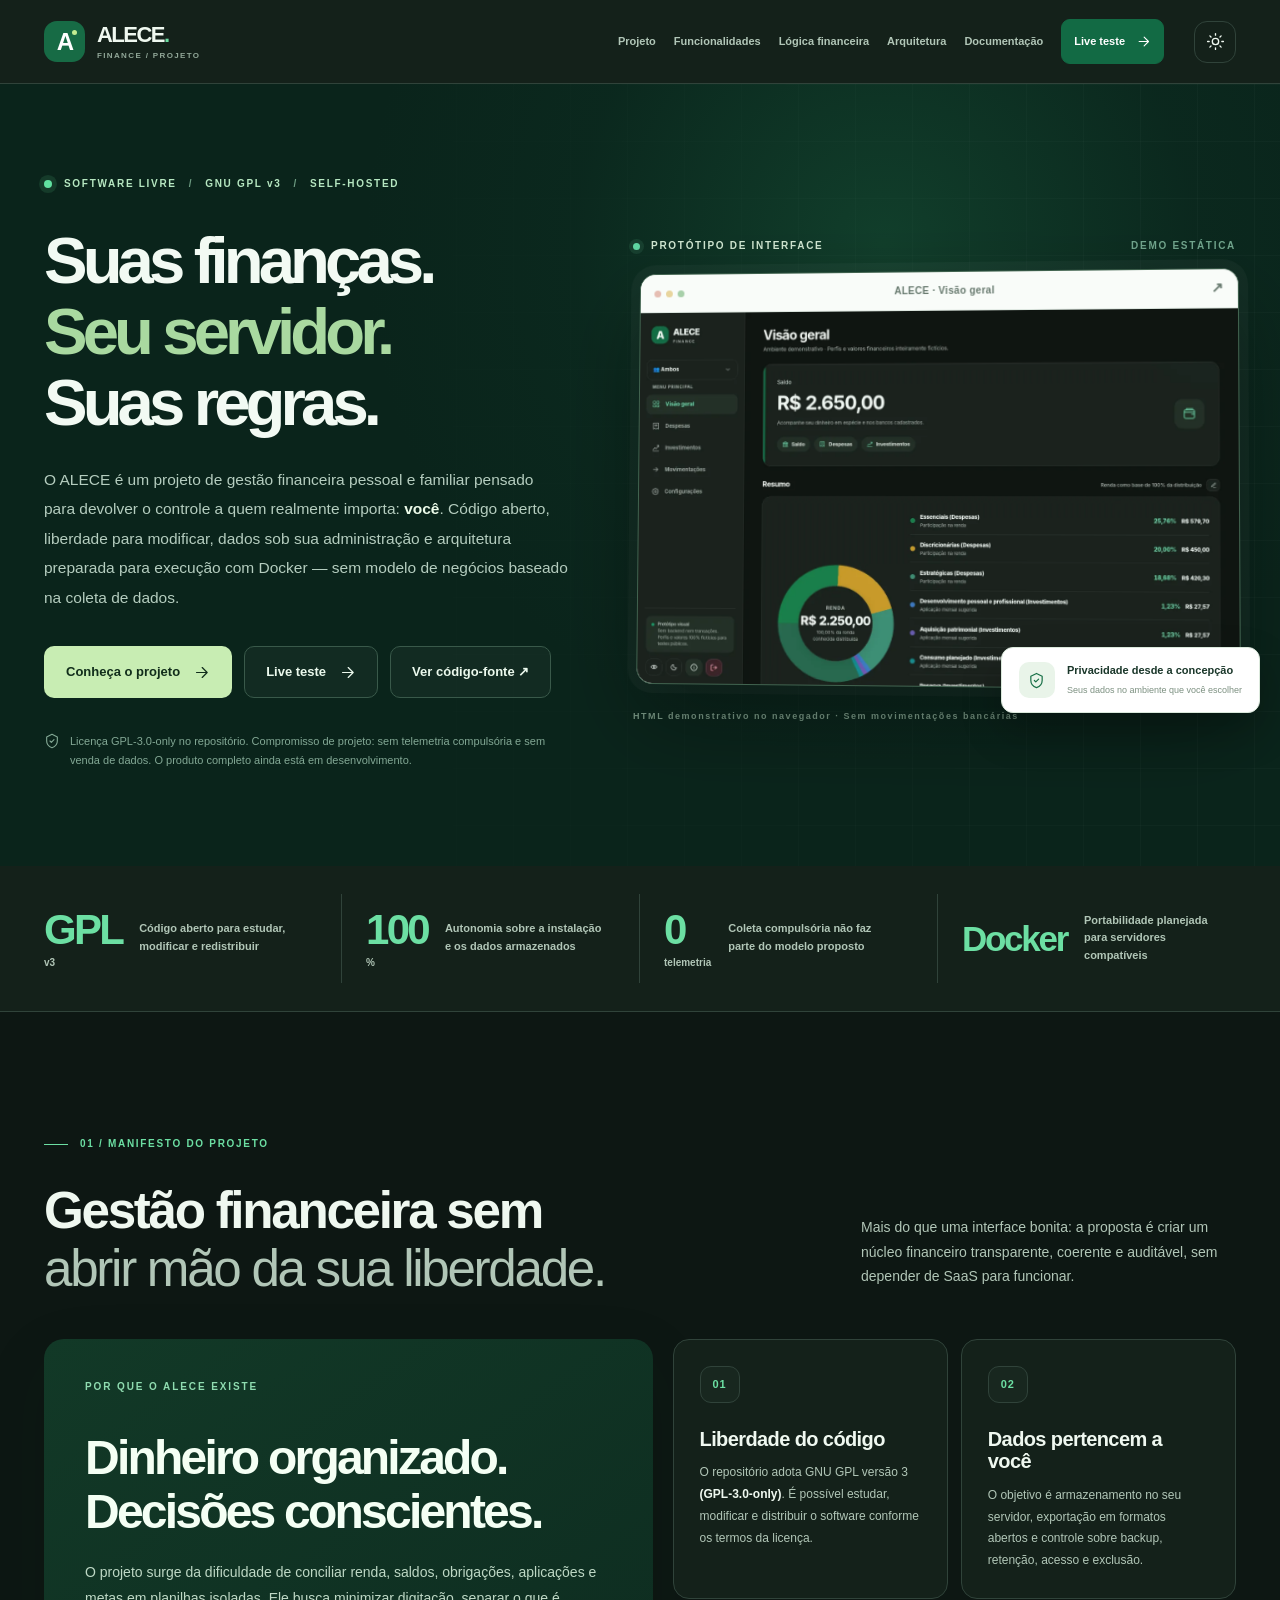
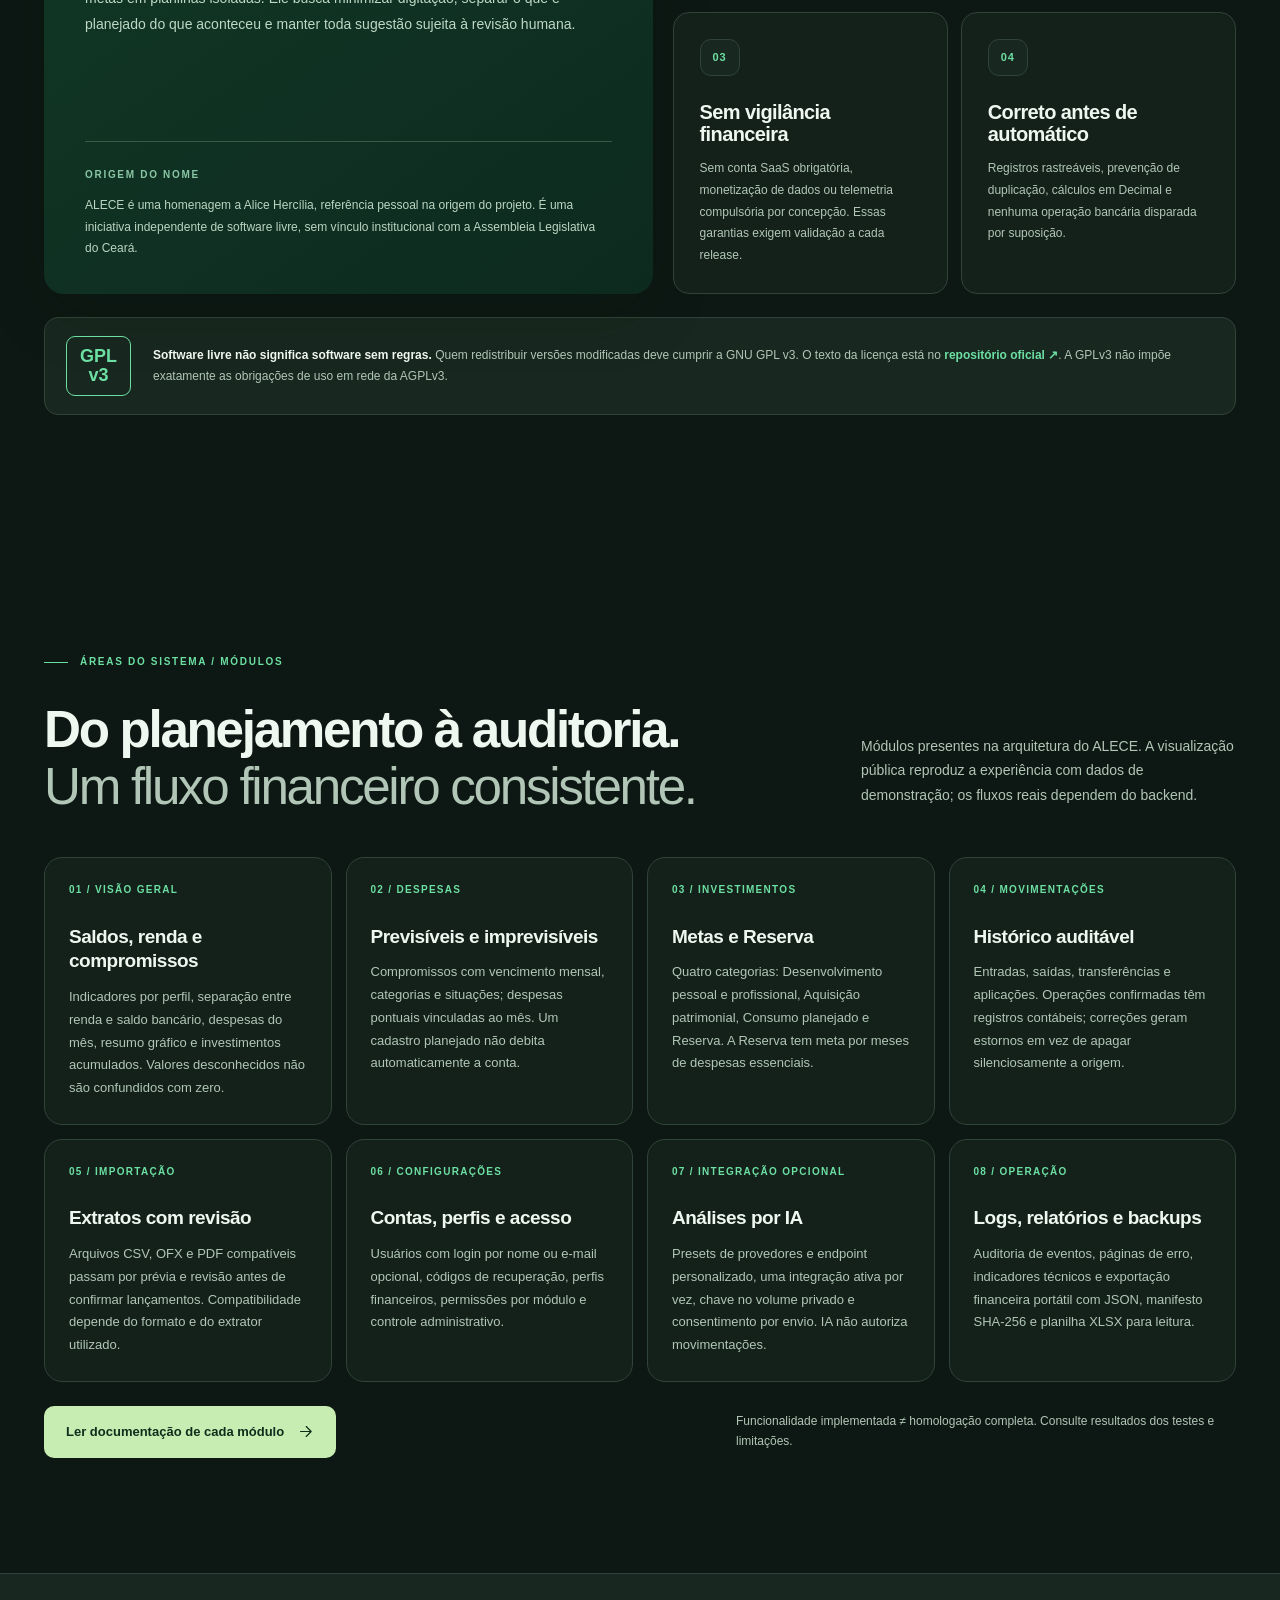
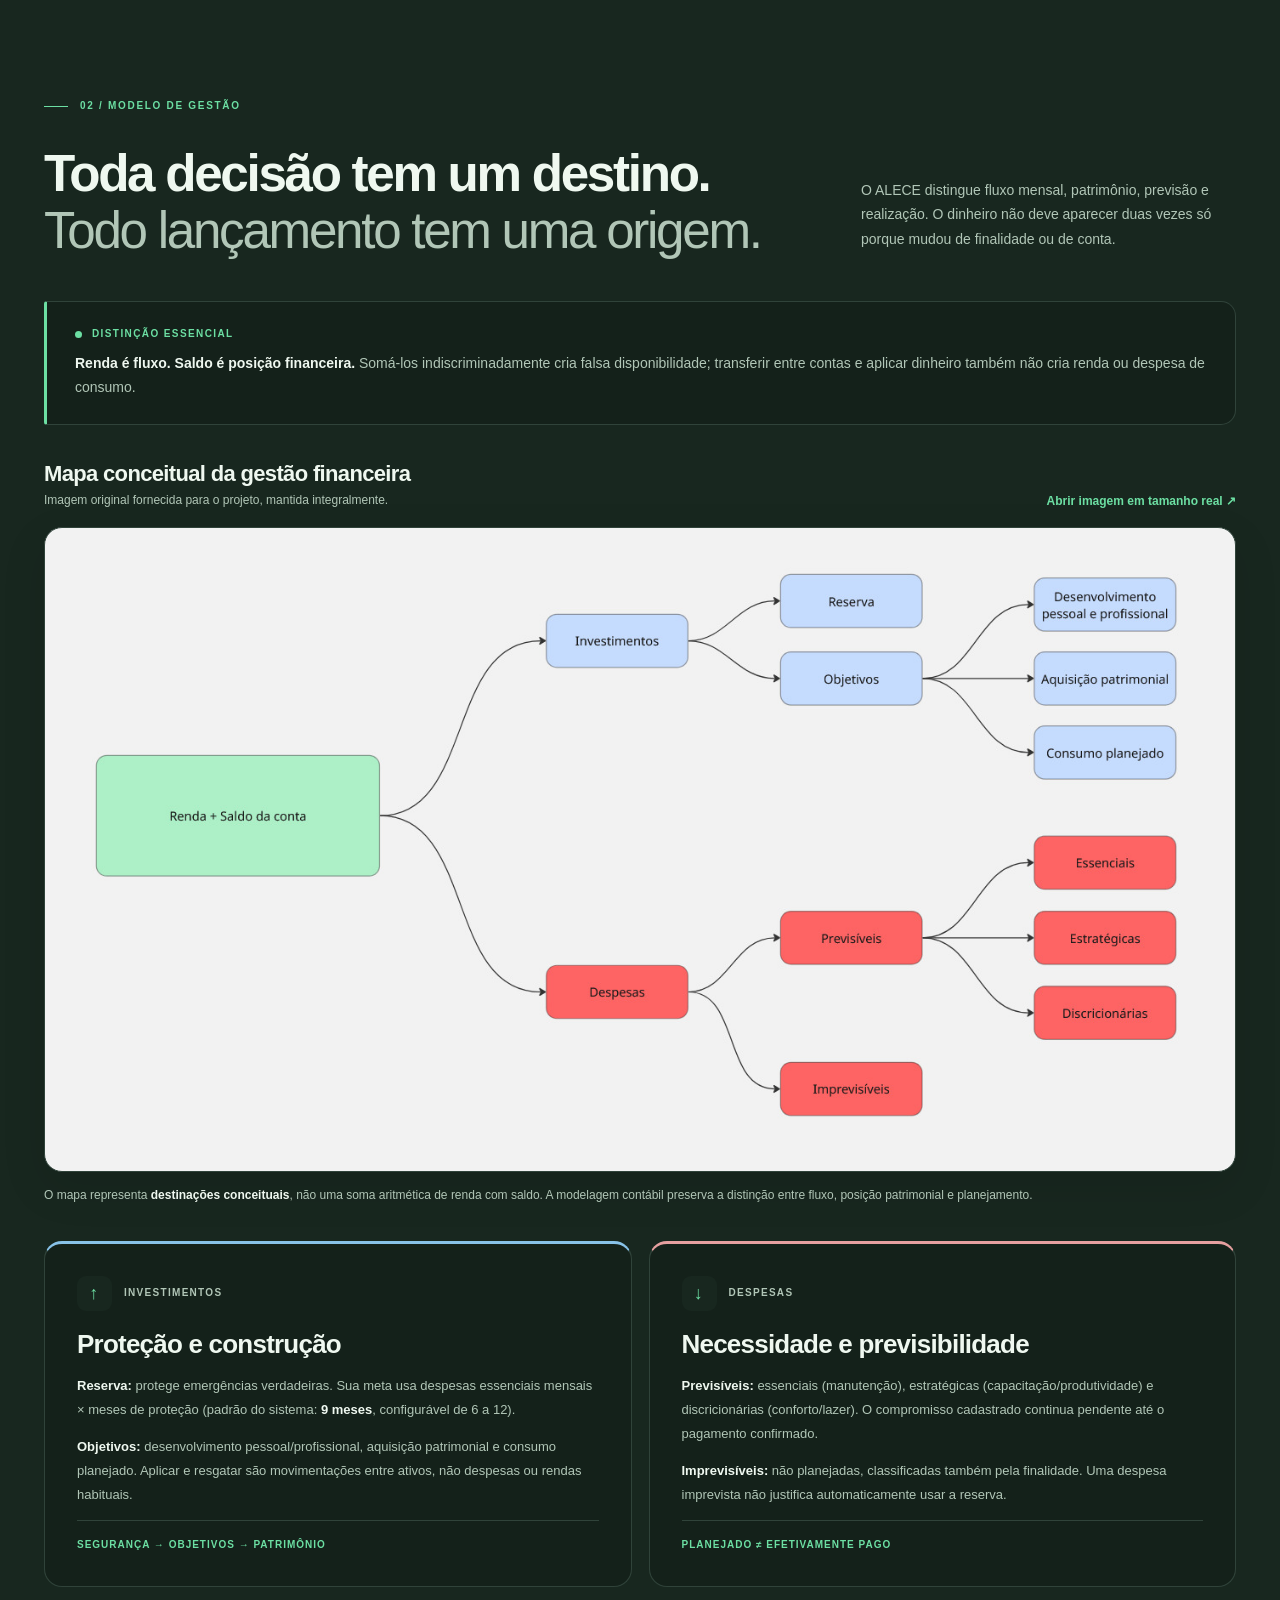
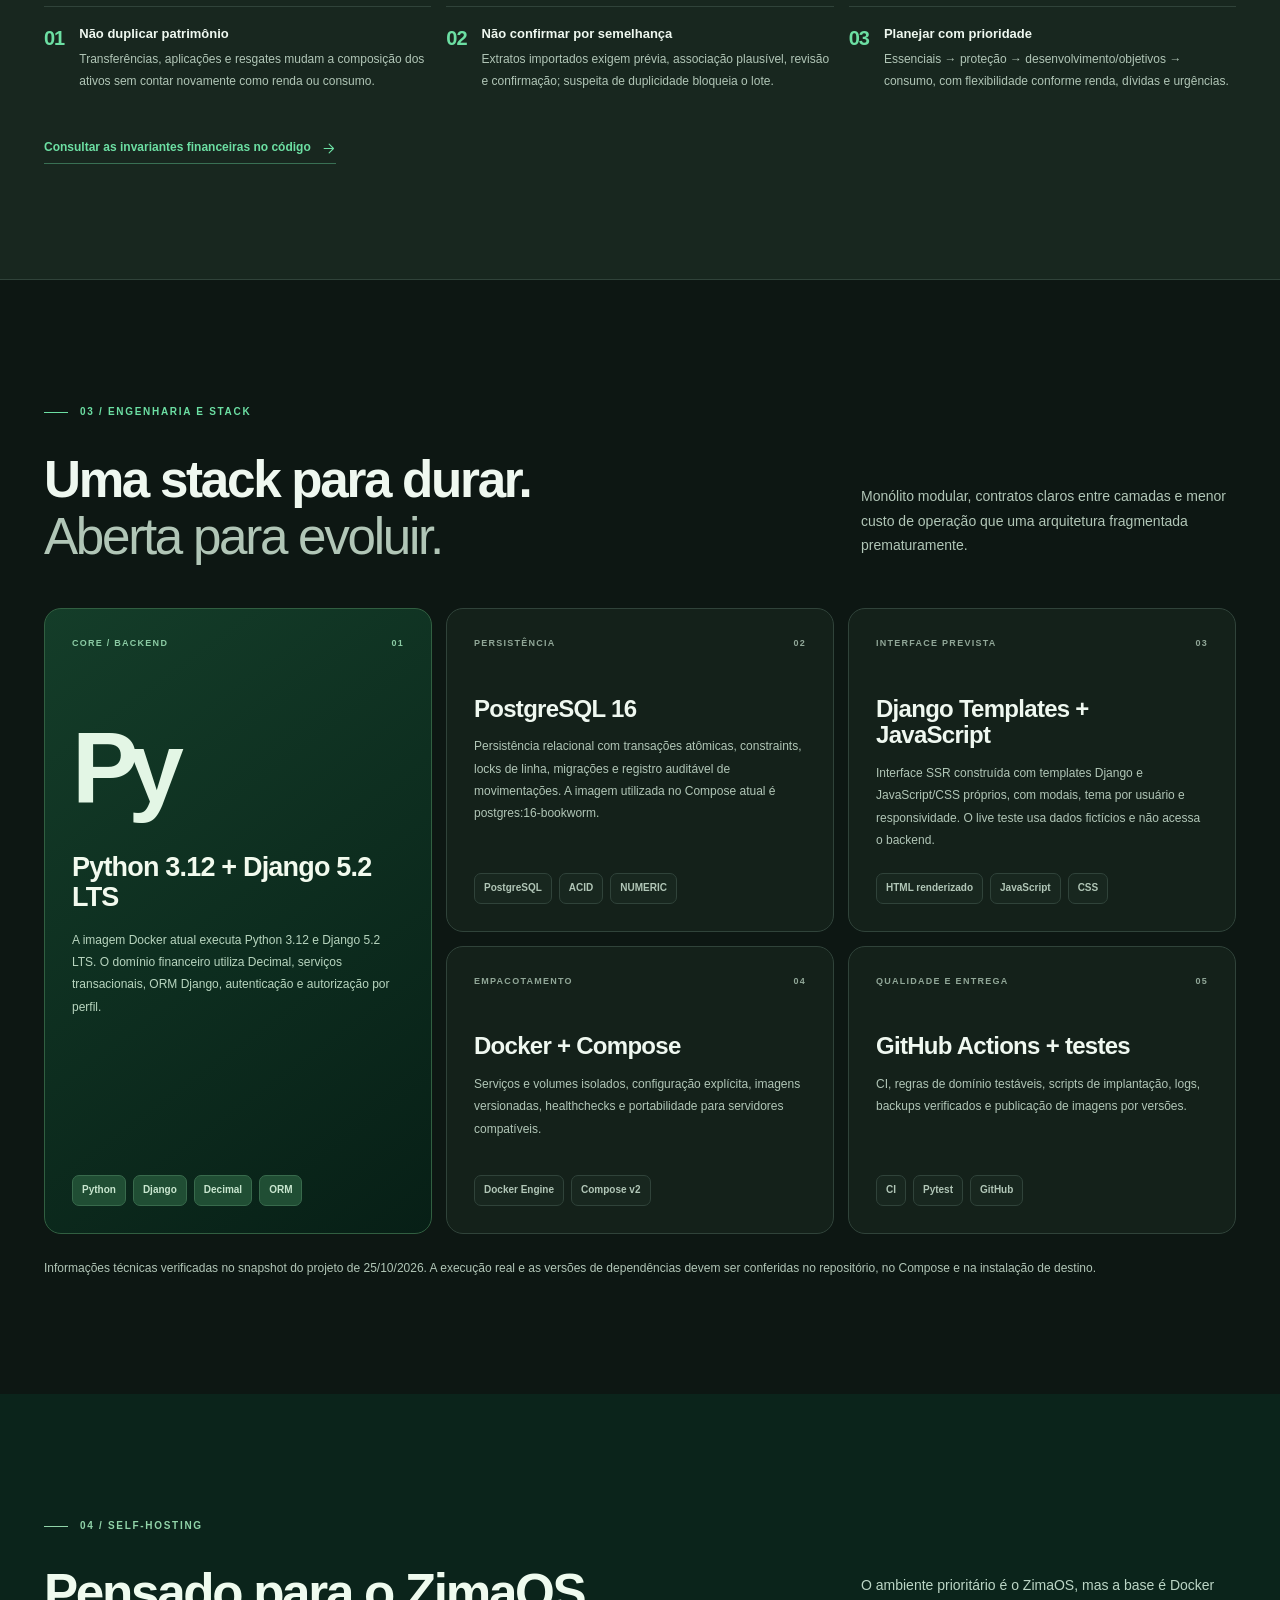
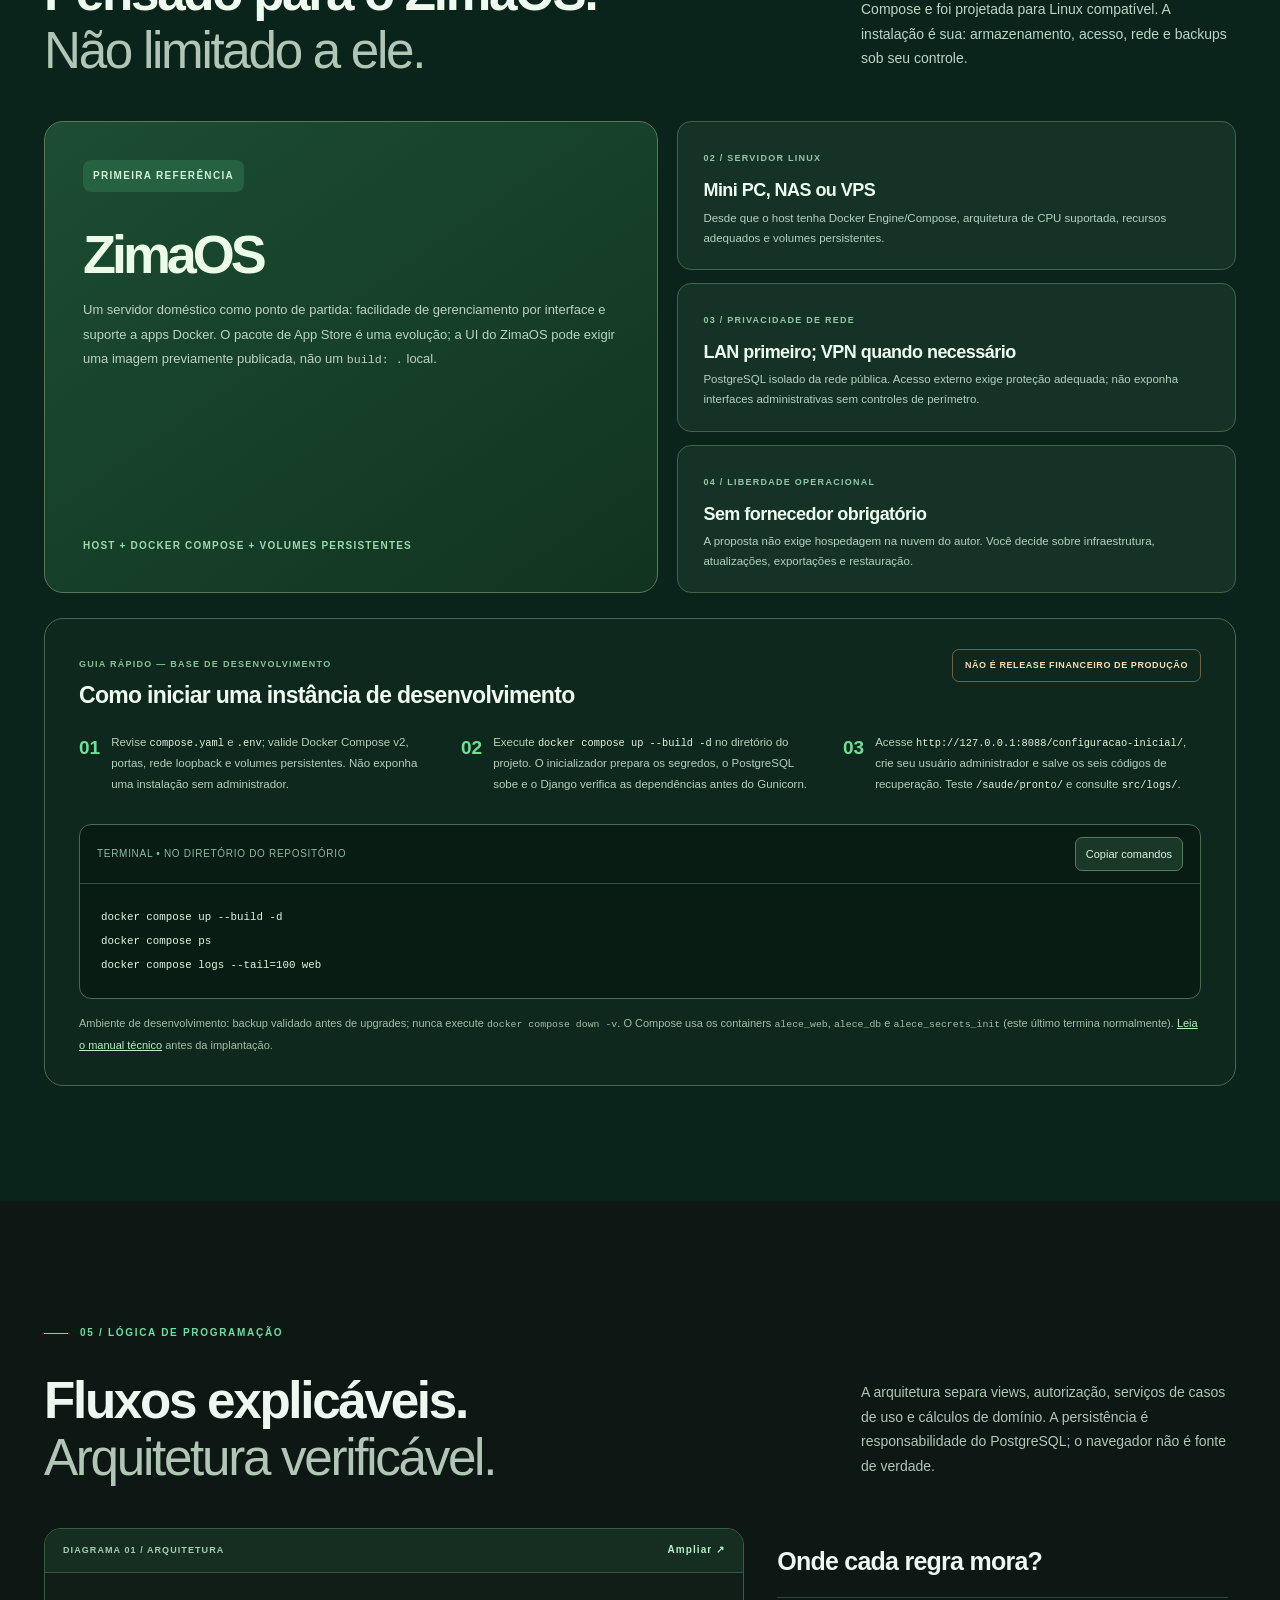
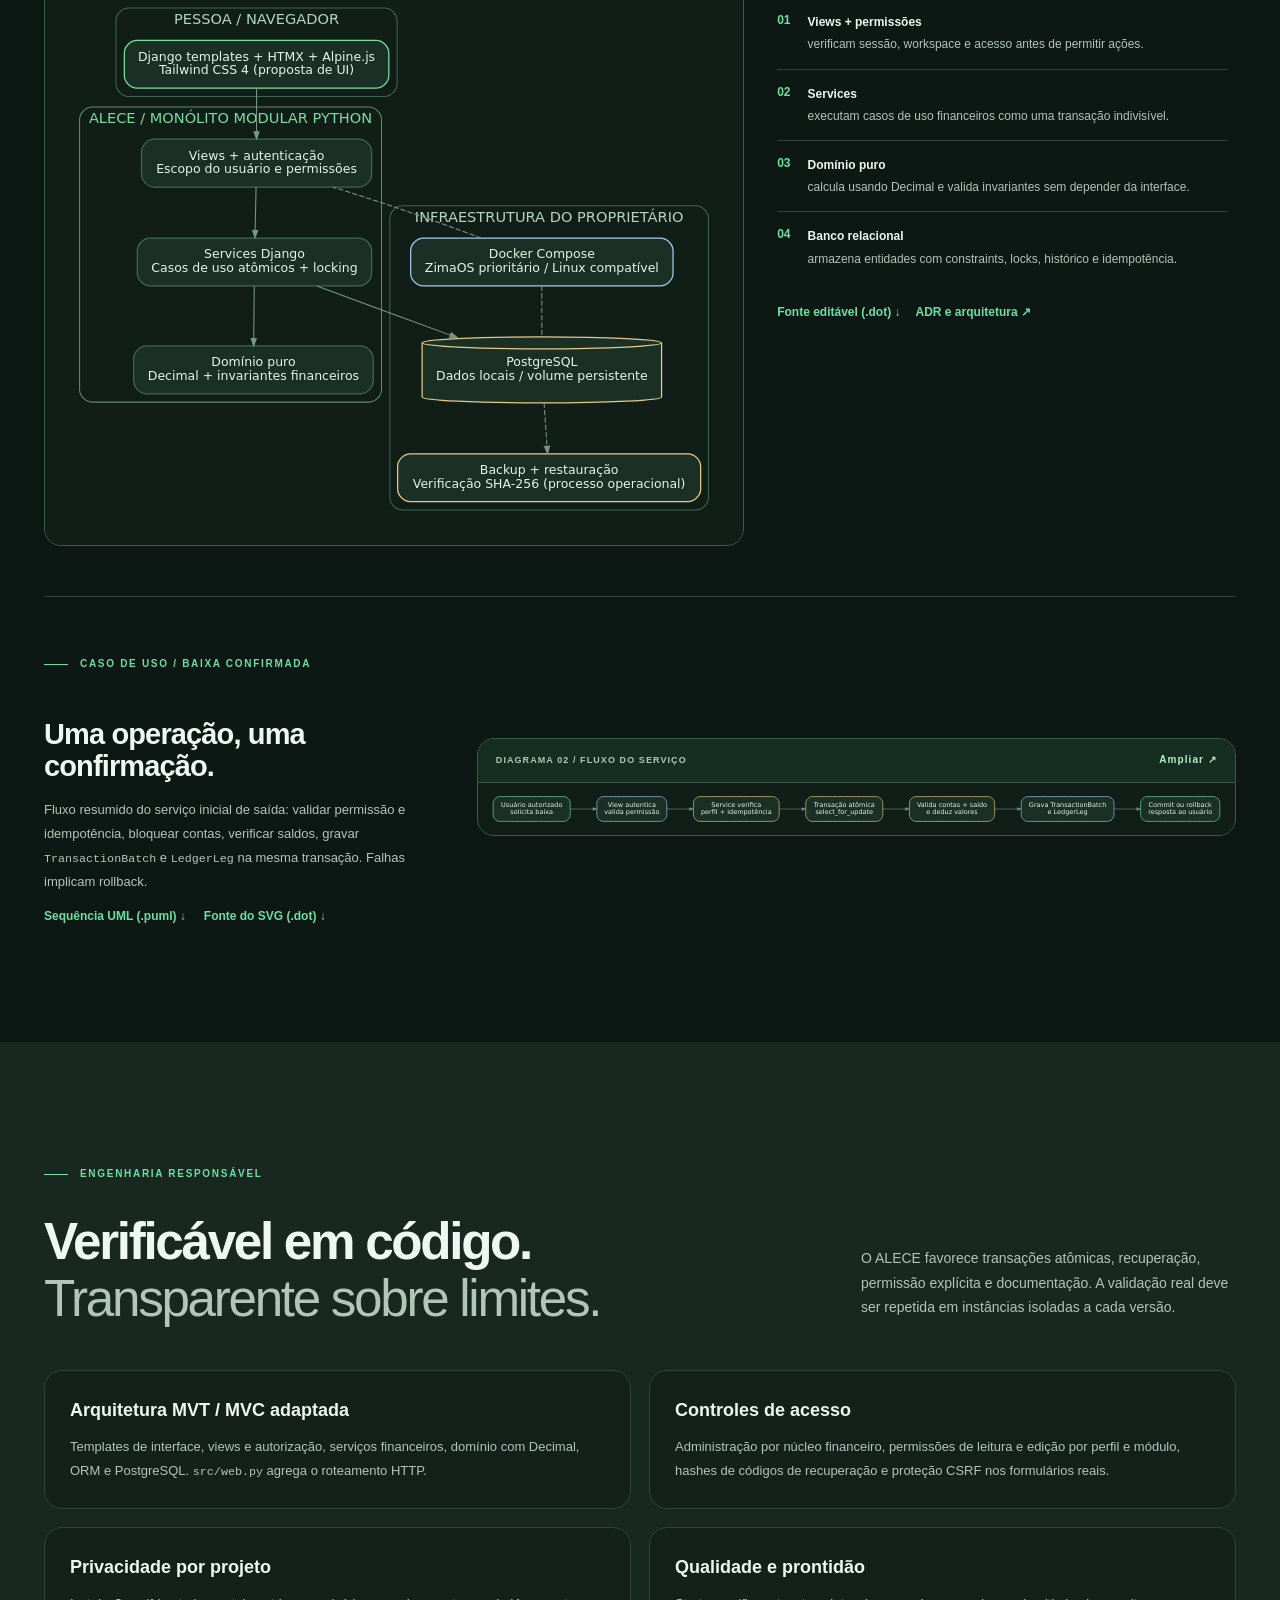
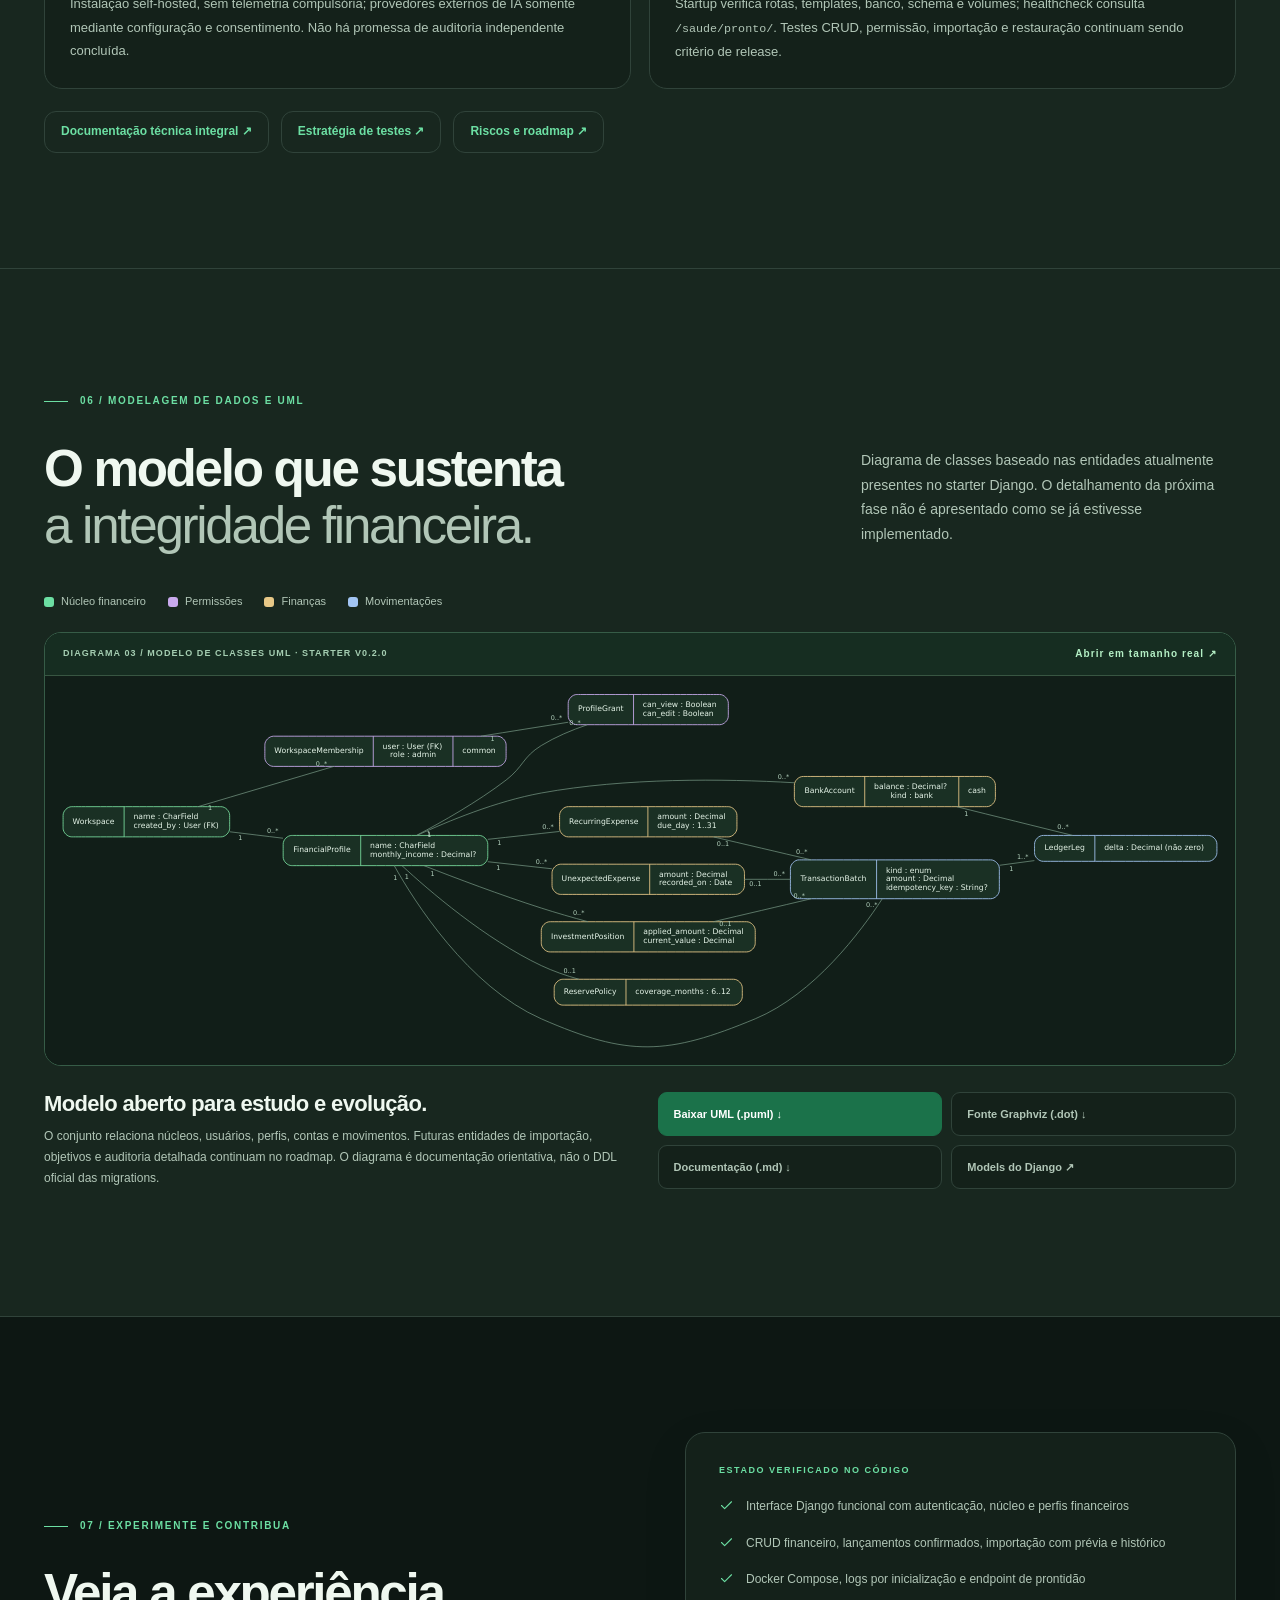
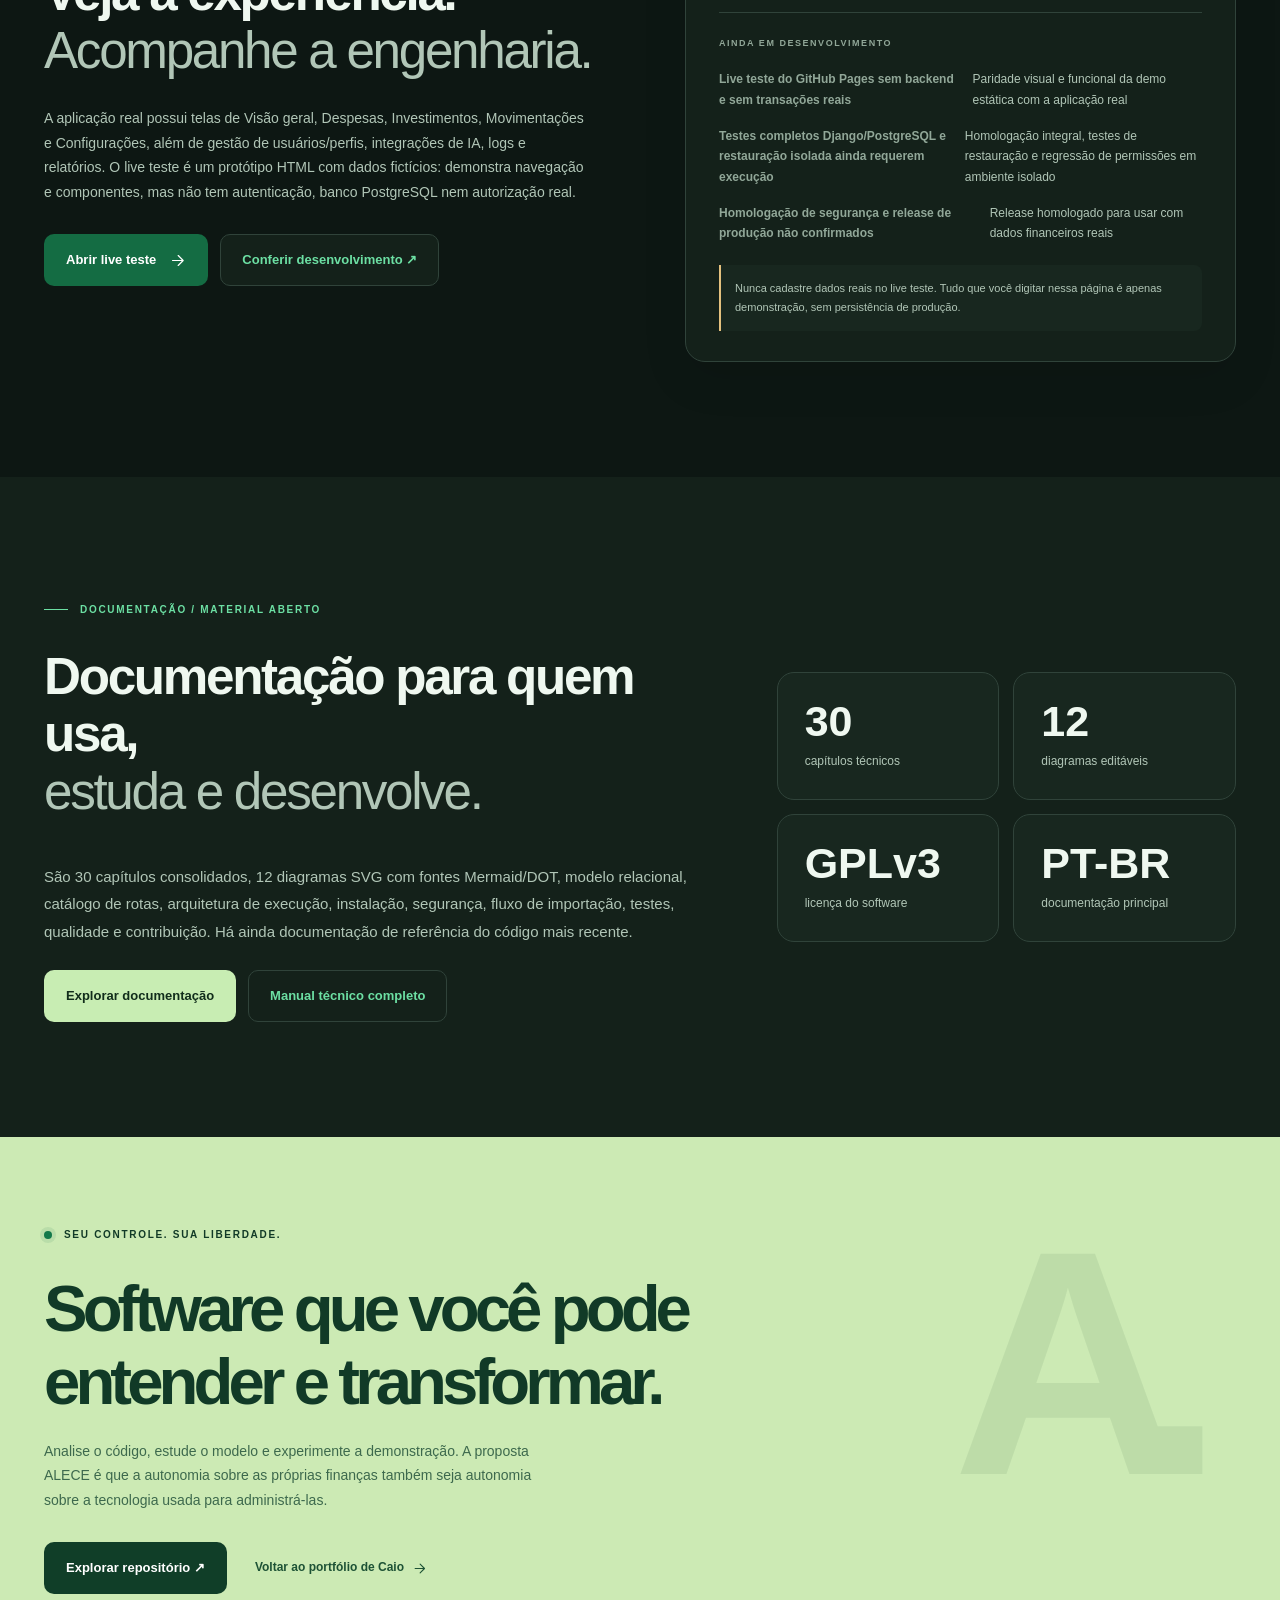
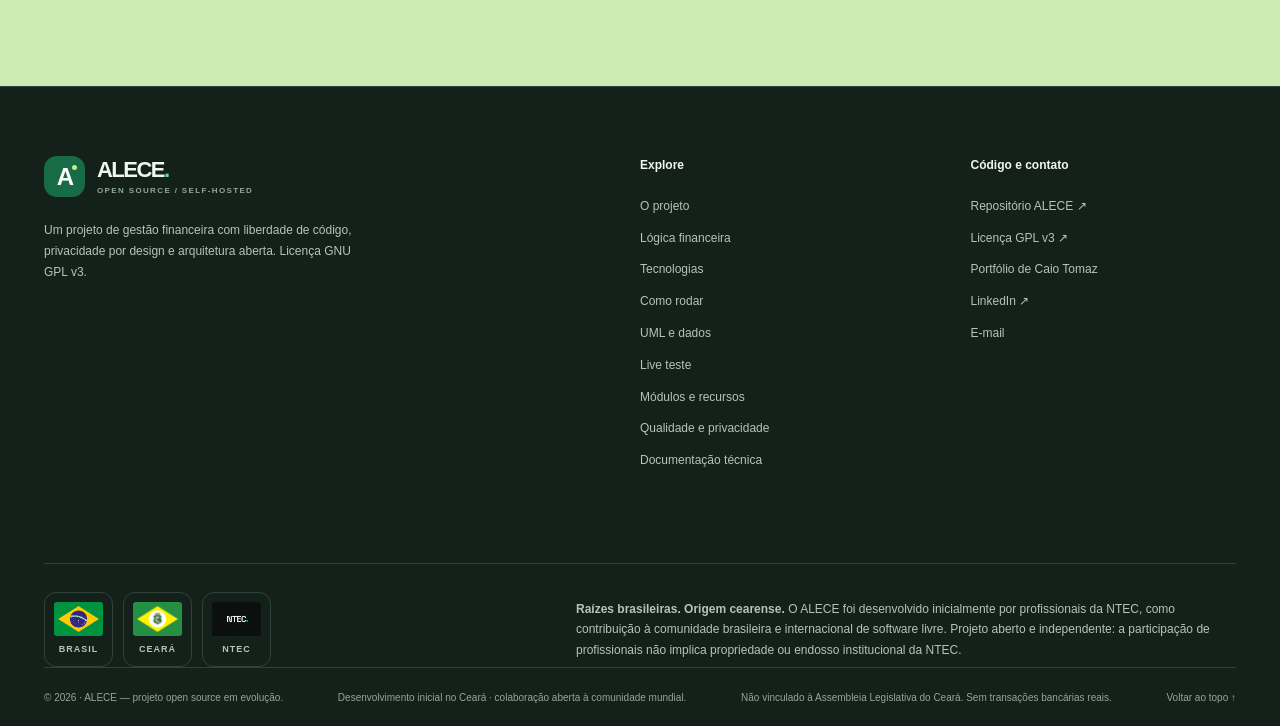
==== commit bd86678a: "feat - atualização do site do alece" ====
--- a/projetos/alece/index.html
+++ b/projetos/alece/index.html
@@ -1,131 +1,146 @@
-<!doctype html>
-<html lang="pt-BR" data-theme="dark">
+<!DOCTYPE html>
+
+<html data-theme="dark" lang="pt-BR">
 <head>
-  <meta charset="utf-8">
-  <meta name="viewport" content="width=device-width, initial-scale=1">
-  <meta name="theme-color" content="#0b2c21">
-  <meta name="description" content="ALECE: gestão financeira pessoal e familiar open source sob GNU GPL v3 (GPL-3.0-only), arquitetura self-hosted em Python/Django, PostgreSQL e Docker Compose, com privacidade por design.">
-  <meta name="author" content="Caio Tomaz Araújo Silva">
-  <meta property="og:type" content="website">
-  <meta property="og:locale" content="pt_BR">
-  <meta property="og:title" content="ALECE — Seus dados. Seu servidor. Suas regras.">
-  <meta property="og:description" content="Gestão financeira de código aberto GPLv3, projetada para Docker e ZimaOS, sem dependência de telemetria. Explore o modelo financeiro, os diagramas UML e o teste.">
-  <meta property="og:url" content="https://caiotomaza.github.io/projetos/alece/">
-  <meta property="og:image" content="https://caiotomaza.github.io/projetos/alece/assets/interface-alece.webp">
-  <meta name="color-scheme" content="light dark">
-  <link rel="canonical" href="https://caiotomaza.github.io/projetos/alece/">
-  <link rel="icon" type="image/svg+xml" href="favicon.svg">
-  <link rel="stylesheet" href="styles.css">
-  <script src="script.js" defer></script>
-  <title>ALECE — Seus dados. Seu servidor. Suas regras.</title>
+<meta charset="utf-8"/>
+<meta content="width=device-width, initial-scale=1" name="viewport"/>
+<meta content="#0b2c21" name="theme-color"/>
+<meta content="ALECE: plataforma financeira livre self-hosted, Python/Django 5.2, PostgreSQL 16, Docker Compose, trilha de auditoria, perfis, relatórios, importação de extratos e IA opcional. Documentação técnica, diagramas e live teste." name="description"/>
+<meta content="Caio Tomaz Araújo Silva" name="author"/>
+<meta content="website" property="og:type"/>
+<meta content="pt_BR" property="og:locale"/>
+<meta content="ALECE — Finanças sob seu controle · Software livre" property="og:title"/>
+<meta content="ALECE: controle financeiro com privacidade, arquitetura Django/PostgreSQL, documentação técnica integral, UML, Docker Compose e demonstração pública fictícia." property="og:description"/>
+<meta content="https://caiotomaza.github.io/projetos/alece/" property="og:url"/>
+<meta content="https://caiotomaza.github.io/projetos/alece/assets/interface-alece.webp" property="og:image"/>
+<meta content="light dark" name="color-scheme"/>
+<link href="https://caiotomaza.github.io/projetos/alece/" rel="canonical"/>
+<link href="favicon.svg" rel="icon" type="image/svg+xml"/>
+<link href="styles.css" rel="stylesheet"/>
+<script defer="" src="script.js"></script>
+<title>ALECE — Gestão financeira self-hosted · Documentação e live teste</title>
 </head>
 <body>
 <a class="skip" href="#conteudo">Pular para o conteúdo</a>
-<svg xmlns="http://www.w3.org/2000/svg" style="position:absolute;width:0;height:0;overflow:hidden" aria-hidden="true"><defs>
-  <symbol id="i-arrow" viewBox="0 0 24 24"><path d="M5 12h14M13 5l7 7-7 7"/></symbol>
-  <symbol id="i-ext" viewBox="0 0 24 24"><path d="M13 5h6v6M10 14 19 5M19 13v6H5V5h6"/></symbol>
-  <symbol id="i-wallet" viewBox="0 0 24 24"><rect x="3" y="5" width="18" height="15" rx="3"/><path d="M3 9h18M15 15h3"/></symbol>
-  <symbol id="i-chart" viewBox="0 0 24 24"><path d="M4 19V5M4 19h17M8 15l4-5 3 2 5-7"/></symbol>
-  <symbol id="i-users" viewBox="0 0 24 24"><circle cx="9" cy="8" r="3"/><path d="M3 20v-2a6 6 0 0 1 12 0v2M16 5a3 3 0 0 1 0 6M18 14a5 5 0 0 1 3 5v1"/></symbol>
-  <symbol id="i-shield" viewBox="0 0 24 24"><path d="m12 2 8 4v6c0 5-3.5 8.5-8 10-4.5-1.5-8-5-8-10V6zM9 12l2 2 4-4"/></symbol>
-  <symbol id="i-repeat" viewBox="0 0 24 24"><path d="M4 9V5h4M20 15v4h-4M5 14a7 7 0 0 0 12 3l3-2M19 10A7 7 0 0 0 7 7L4 9"/></symbol>
-  <symbol id="i-file" viewBox="0 0 24 24"><path d="M6 2h8l4 4v16H6zM14 2v5h5M9 12h6M9 16h6"/></symbol>
-  <symbol id="i-layers" viewBox="0 0 24 24"><path d="m12 3 9 5-9 5-9-5 9-5ZM3 12l9 5 9-5M3 16l9 5 9-5"/></symbol>
-  <symbol id="i-terminal" viewBox="0 0 24 24"><rect x="2" y="3" width="20" height="18" rx="3"/><path d="m6 9 3 3-3 3M12 16h6"/></symbol>
-  <symbol id="i-sun" viewBox="0 0 24 24"><circle cx="12" cy="12" r="4"/><path d="M12 2v2M12 20v2M4.9 4.9 6.3 6.3M17.7 17.7l1.4 1.4M2 12h2M20 12h2M4.9 19.1l1.4-1.4M17.7 6.3l1.4-1.4"/></symbol>
-  <symbol id="i-moon" viewBox="0 0 24 24"><path d="M20.6 14.5A9 9 0 0 1 9.5 3.4 9 9 0 1 0 20.6 14.5Z"/></symbol>
-  <symbol id="i-menu" viewBox="0 0 24 24"><path d="M4 7h16M4 12h16M4 17h16"/></symbol>
-  <symbol id="i-close" viewBox="0 0 24 24"><path d="M5 5l14 14M19 5 5 19"/></symbol>
-  <symbol id="i-check" viewBox="0 0 24 24"><path d="m4 12 5 5L20 6"/></symbol>
+<svg aria-hidden="true" style="position:absolute;width:0;height:0;overflow:hidden" xmlns="http://www.w3.org/2000/svg"><defs>
+<symbol id="i-arrow" viewbox="0 0 24 24"><path d="M5 12h14M13 5l7 7-7 7"></path></symbol>
+<symbol id="i-ext" viewbox="0 0 24 24"><path d="M13 5h6v6M10 14 19 5M19 13v6H5V5h6"></path></symbol>
+<symbol id="i-wallet" viewbox="0 0 24 24"><rect height="15" rx="3" width="18" x="3" y="5"></rect><path d="M3 9h18M15 15h3"></path></symbol>
+<symbol id="i-chart" viewbox="0 0 24 24"><path d="M4 19V5M4 19h17M8 15l4-5 3 2 5-7"></path></symbol>
+<symbol id="i-users" viewbox="0 0 24 24"><circle cx="9" cy="8" r="3"></circle><path d="M3 20v-2a6 6 0 0 1 12 0v2M16 5a3 3 0 0 1 0 6M18 14a5 5 0 0 1 3 5v1"></path></symbol>
+<symbol id="i-shield" viewbox="0 0 24 24"><path d="m12 2 8 4v6c0 5-3.5 8.5-8 10-4.5-1.5-8-5-8-10V6zM9 12l2 2 4-4"></path></symbol>
+<symbol id="i-repeat" viewbox="0 0 24 24"><path d="M4 9V5h4M20 15v4h-4M5 14a7 7 0 0 0 12 3l3-2M19 10A7 7 0 0 0 7 7L4 9"></path></symbol>
+<symbol id="i-file" viewbox="0 0 24 24"><path d="M6 2h8l4 4v16H6zM14 2v5h5M9 12h6M9 16h6"></path></symbol>
+<symbol id="i-layers" viewbox="0 0 24 24"><path d="m12 3 9 5-9 5-9-5 9-5ZM3 12l9 5 9-5M3 16l9 5 9-5"></path></symbol>
+<symbol id="i-terminal" viewbox="0 0 24 24"><rect height="18" rx="3" width="20" x="2" y="3"></rect><path d="m6 9 3 3-3 3M12 16h6"></path></symbol>
+<symbol id="i-sun" viewbox="0 0 24 24"><circle cx="12" cy="12" r="4"></circle><path d="M12 2v2M12 20v2M4.9 4.9 6.3 6.3M17.7 17.7l1.4 1.4M2 12h2M20 12h2M4.9 19.1l1.4-1.4M17.7 6.3l1.4-1.4"></path></symbol>
+<symbol id="i-moon" viewbox="0 0 24 24"><path d="M20.6 14.5A9 9 0 0 1 9.5 3.4 9 9 0 1 0 20.6 14.5Z"></path></symbol>
+<symbol id="i-menu" viewbox="0 0 24 24"><path d="M4 7h16M4 12h16M4 17h16"></path></symbol>
+<symbol id="i-close" viewbox="0 0 24 24"><path d="M5 5l14 14M19 5 5 19"></path></symbol>
+<symbol id="i-check" viewbox="0 0 24 24"><path d="m4 12 5 5L20 6"></path></symbol>
 </defs></svg>
 <header class="site-header" id="topo">
-  <div class="container header-inner">
-    <a class="brand" href="./" aria-label="ALECE, início da apresentação"><span class="brand-icon">A<span class="brand-tick"></span></span><span class="brand-text"><strong>ALECE<span class="brand-period">.</span></strong><small>FINANCE / PROJETO</small></span></a>
-    <nav id="menu" class="nav" aria-label="Navegação principal">
-      <a href="#sobre">Projeto</a><a href="#logica">Lógica financeira</a><a href="#tecnologias">Tecnologias</a><a href="#implantacao">Self-host</a><a href="#modelo">UML e dados</a>
-      <a class="nav-demo" href="teste/">Live teste <svg class="icon"><use href="#i-arrow"/></svg></a>
-    </nav>
-    <div class="header-actions"><button type="button" id="theme-toggle" class="icon-button" aria-label="Ativar tema claro" title="Alternar tema"><svg class="icon"><use id="theme-icon" href="#i-sun"/></svg></button><button id="menu-toggle" class="icon-button menu-toggle" type="button" aria-controls="menu" aria-expanded="false" aria-label="Abrir menu"><svg class="icon"><use id="menu-icon" href="#i-menu"/></svg></button></div>
-  </div>
+<div class="container header-inner">
+<a aria-label="ALECE, início da apresentação" class="brand" href="./"><span class="brand-icon">A<span class="brand-tick"></span></span><span class="brand-text"><strong>ALECE<span class="brand-period">.</span></strong><small>FINANCE / PROJETO</small></span></a>
+<nav aria-label="Navegação principal" class="nav" id="menu"><a href="#sobre">Projeto</a><a href="#funcionalidades">Funcionalidades</a><a href="#logica">Lógica financeira</a><a href="#arquitetura">Arquitetura</a><a href="documentacao/">Documentação</a><a class="nav-demo" href="teste/">Live teste <svg class="icon"><use href="#i-arrow"></use></svg></a></nav>
+<div class="header-actions"><button aria-label="Ativar tema claro" class="icon-button" id="theme-toggle" title="Alternar tema" type="button"><svg class="icon"><use href="#i-sun" id="theme-icon"></use></svg></button><button aria-controls="menu" aria-expanded="false" aria-label="Abrir menu" class="icon-button menu-toggle" id="menu-toggle" type="button"><svg class="icon"><use href="#i-menu" id="menu-icon"></use></svg></button></div>
+</div>
 </header>
 <main id="conteudo">
-<section class="hero hero-v3" id="inicio" aria-labelledby="hero-title">
- <div class="hero-radial" aria-hidden="true"></div>
- <div class="container hero-layout">
-  <div class="hero-copy">
-   <div class="hero-overline"><span class="green-glint"></span> SOFTWARE LIVRE <span class="hero-separator">/</span> GNU GPL v3 <span class="hero-separator">/</span> SELF-HOSTED</div>
-   <h1 id="hero-title">Suas finanças.<br><em>Seu servidor.</em><br>Suas regras.</h1>
-   <p class="hero-lead">O ALECE é um projeto de gestão financeira pessoal e familiar pensado para devolver o controle a quem realmente importa: <strong>você</strong>. Código aberto, liberdade para modificar, dados sob sua administração e arquitetura preparada para execução com Docker — sem modelo de negócios baseado na coleta de dados.</p>
-   <div class="hero-actions"><a class="button button-primary" href="#sobre">Conheça o projeto <svg class="icon"><use href="#i-arrow"/></svg></a><a class="button button-outline-light" href="teste/">Live teste <svg class="icon"><use href="#i-arrow"/></svg></a><a class="button button-outline-light" href="https://github.com/caiotomaza/alece" target="_blank" rel="noopener noreferrer">Ver código-fonte ↗</a></div>
-   <div class="hero-footnote"><svg class="icon"><use href="#i-shield"/></svg><span>Licença GPL-3.0-only no repositório. Compromisso de projeto: sem telemetria compulsória e sem venda de dados. O produto completo ainda está em desenvolvimento.</span></div>
-  </div>
-  <div class="hero-visual">
-   <div class="screen-label"><span class="screen-dot"></span> PROTÓTIPO DE INTERFACE <span class="screen-version">v1.32.1</span></div>
-   <div class="browser-frame"><div class="browser-chrome"><span class="traffic"><i></i><i></i><i></i></span><span class="browser-title">ALECE · Visão geral</span><span class="browser-icon">↗</span></div><img src="assets/interface-alece.webp" alt="Tela do protótipo ALECE, no tema escuro, com valores protegidos na imagem de apresentação" width="1440" height="900" fetchpriority="high"></div>
-   <div class="floating-card"><span class="floating-icon"><svg class="icon"><use href="#i-shield"/></svg></span><span><strong>Privacidade desde a concepção</strong><small>Seus dados no ambiente que você escolher</small></span></div>
-   <div class="visual-subtext">HTML demonstrativo no navegador · Sem movimentações bancárias</div>
-  </div>
- </div>
+<section aria-labelledby="hero-title" class="hero hero-v3" id="inicio">
+<div aria-hidden="true" class="hero-radial"></div>
+<div class="container hero-layout">
+<div class="hero-copy">
+<div class="hero-overline"><span class="green-glint"></span> SOFTWARE LIVRE <span class="hero-separator">/</span> GNU GPL v3 <span class="hero-separator">/</span> SELF-HOSTED</div>
+<h1 id="hero-title">Suas finanças.<br/><em>Seu servidor.</em><br/>Suas regras.</h1>
+<p class="hero-lead">O ALECE é um projeto de gestão financeira pessoal e familiar pensado para devolver o controle a quem realmente importa: <strong>você</strong>. Código aberto, liberdade para modificar, dados sob sua administração e arquitetura preparada para execução com Docker — sem modelo de negócios baseado na coleta de dados.</p>
+<div class="hero-actions"><a class="button button-primary" href="#sobre">Conheça o projeto <svg class="icon"><use href="#i-arrow"></use></svg></a><a class="button button-outline-light" href="teste/">Live teste <svg class="icon"><use href="#i-arrow"></use></svg></a><a class="button button-outline-light" href="https://github.com/caiotomaza/alece" rel="noopener noreferrer" target="_blank">Ver código-fonte ↗</a></div>
+<div class="hero-footnote"><svg class="icon"><use href="#i-shield"></use></svg><span>Licença GPL-3.0-only no repositório. Compromisso de projeto: sem telemetria compulsória e sem venda de dados. O produto completo ainda está em desenvolvimento.</span></div>
+</div>
+<div class="hero-visual">
+<div class="screen-label"><span class="screen-dot"></span> PROTÓTIPO DE INTERFACE <span class="screen-version">DEMO ESTÁTICA</span></div>
+<div class="browser-frame"><div class="browser-chrome"><span class="traffic"><i></i><i></i><i></i></span><span class="browser-title">ALECE · Visão geral</span><span class="browser-icon">↗</span></div><img alt="Tela do protótipo ALECE, no tema escuro, com valores protegidos na imagem de apresentação" fetchpriority="high" height="900" src="assets/interface-alece.webp" width="1440"/></div>
+<div class="floating-card"><span class="floating-icon"><svg class="icon"><use href="#i-shield"></use></svg></span><span><strong>Privacidade desde a concepção</strong><small>Seus dados no ambiente que você escolher</small></span></div>
+<div class="visual-subtext">HTML demonstrativo no navegador · Sem movimentações bancárias</div>
+</div>
+</div>
 </section>
-<section class="trust-strip" aria-label="Pilares do projeto"><div class="container trust-grid">
- <div class="trust-item"><span class="trust-value">GPL<span>v3</span></span><span class="trust-label">Código aberto para estudar,<br>modificar e redistribuir</span></div>
- <div class="trust-item"><span class="trust-value">100<span>%</span></span><span class="trust-label">Autonomia sobre a instalação<br>e os dados armazenados</span></div>
- <div class="trust-item"><span class="trust-value">0<span>telemetria</span></span><span class="trust-label">Coleta compulsória não faz<br>parte do modelo proposto</span></div>
- <div class="trust-item"><span class="trust-value">Docker</span><span class="trust-label">Portabilidade planejada<br>para servidores compatíveis</span></div>
+<section aria-label="Pilares do projeto" class="trust-strip"><div class="container trust-grid">
+<div class="trust-item"><span class="trust-value">GPL<span>v3</span></span><span class="trust-label">Código aberto para estudar,<br/>modificar e redistribuir</span></div>
+<div class="trust-item"><span class="trust-value">100<span>%</span></span><span class="trust-label">Autonomia sobre a instalação<br/>e os dados armazenados</span></div>
+<div class="trust-item"><span class="trust-value">0<span>telemetria</span></span><span class="trust-label">Coleta compulsória não faz<br/>parte do modelo proposto</span></div>
+<div class="trust-item"><span class="trust-value">Docker</span><span class="trust-label">Portabilidade planejada<br/>para servidores compatíveis</span></div>
 </div></section>
-<section class="section intro-section" id="sobre" aria-labelledby="sobre-title"><div class="container">
- <div class="section-top"><div><span class="eyebrow"><span class="eyebrow-line"></span> 01 / MANIFESTO DO PROJETO</span><h2 id="sobre-title">Gestão financeira sem<br><span class="light-weight">abrir mão da sua liberdade.</span></h2></div><p class="section-top-caption">Mais do que uma interface bonita: a proposta é criar um núcleo financeiro transparente, coerente e auditável, sem depender de SaaS para funcionar.</p></div>
- <div class="manifesto-grid">
-  <article class="manifesto-intro"><span class="manifesto-kicker">POR QUE O ALECE EXISTE</span><h3>Dinheiro organizado.<br>Decisões conscientes.</h3><p>O projeto surge da dificuldade de conciliar renda, saldos, obrigações, aplicações e metas em planilhas isoladas. Ele busca minimizar digitação, separar o que é planejado do que aconteceu e manter toda sugestão sujeita à revisão humana.</p><div class="name-note"><span>ORIGEM DO NOME</span><p><strong>ALECE</strong> homenageia <strong>Alice</strong>, mãe do criador e profissional da área de economia. É um nome de projeto que ainda deve passar por avaliação de identidade, pois a sigla também é utilizada por uma instituição pública cearense; não existe vínculo institucional.</p></div></article>
-  <div class="values-grid"><article class="value-card"><span class="value-icon">01</span><h3>Liberdade do código</h3><p>O repositório adota GNU GPL versão 3 <strong>(GPL-3.0-only)</strong>. É possível estudar, modificar e distribuir o software conforme os termos da licença.</p></article>
-  <article class="value-card"><span class="value-icon">02</span><h3>Dados pertencem a você</h3><p>O objetivo é armazenamento no seu servidor, exportação em formatos abertos e controle sobre backup, retenção, acesso e exclusão.</p></article>
-  <article class="value-card"><span class="value-icon">03</span><h3>Sem vigilância financeira</h3><p>Sem conta SaaS obrigatória, monetização de dados ou telemetria compulsória por concepção. Essas garantias exigem validação a cada release.</p></article>
-  <article class="value-card"><span class="value-icon">04</span><h3>Correto antes de automático</h3><p>Registros rastreáveis, prevenção de duplicação, cálculos em Decimal e nenhuma operação bancária disparada por suposição.</p></article></div>
- </div>
- <div class="license-line"><span class="license-stamp">GPL<br>v3</span><p><strong>Software livre não significa software sem regras.</strong> Quem redistribuir versões modificadas deve cumprir a GNU GPL v3. O texto da licença está no <a href="https://github.com/caiotomaza/alece/blob/main/LICENSE" target="_blank" rel="noopener noreferrer">repositório oficial ↗</a>. A GPLv3 não impõe exatamente as obrigações de uso em rede da AGPLv3.</p></div>
+<section aria-labelledby="sobre-title" class="section intro-section" id="sobre"><div class="container">
+<div class="section-top"><div><span class="eyebrow"><span class="eyebrow-line"></span> 01 / MANIFESTO DO PROJETO</span><h2 id="sobre-title">Gestão financeira sem<br/><span class="light-weight">abrir mão da sua liberdade.</span></h2></div><p class="section-top-caption">Mais do que uma interface bonita: a proposta é criar um núcleo financeiro transparente, coerente e auditável, sem depender de SaaS para funcionar.</p></div>
+<div class="manifesto-grid">
+<article class="manifesto-intro"><span class="manifesto-kicker">POR QUE O ALECE EXISTE</span><h3>Dinheiro organizado.<br/>Decisões conscientes.</h3><p>O projeto surge da dificuldade de conciliar renda, saldos, obrigações, aplicações e metas em planilhas isoladas. Ele busca minimizar digitação, separar o que é planejado do que aconteceu e manter toda sugestão sujeita à revisão humana.</p><div class="name-note"><span>ORIGEM DO NOME</span><p>ALECE é uma homenagem a Alice Hercília, referência pessoal na origem do projeto. É uma iniciativa independente de software livre, sem vínculo institucional com a Assembleia Legislativa do Ceará.</p></div></article>
+<div class="values-grid"><article class="value-card"><span class="value-icon">01</span><h3>Liberdade do código</h3><p>O repositório adota GNU GPL versão 3 <strong>(GPL-3.0-only)</strong>. É possível estudar, modificar e distribuir o software conforme os termos da licença.</p></article>
+<article class="value-card"><span class="value-icon">02</span><h3>Dados pertencem a você</h3><p>O objetivo é armazenamento no seu servidor, exportação em formatos abertos e controle sobre backup, retenção, acesso e exclusão.</p></article>
+<article class="value-card"><span class="value-icon">03</span><h3>Sem vigilância financeira</h3><p>Sem conta SaaS obrigatória, monetização de dados ou telemetria compulsória por concepção. Essas garantias exigem validação a cada release.</p></article>
+<article class="value-card"><span class="value-icon">04</span><h3>Correto antes de automático</h3><p>Registros rastreáveis, prevenção de duplicação, cálculos em Decimal e nenhuma operação bancária disparada por suposição.</p></article></div>
+</div>
+<div class="license-line"><span class="license-stamp">GPL<br/>v3</span><p><strong>Software livre não significa software sem regras.</strong> Quem redistribuir versões modificadas deve cumprir a GNU GPL v3. O texto da licença está no <a href="https://github.com/caiotomaza/alece/blob/main/LICENSE" rel="noopener noreferrer" target="_blank">repositório oficial ↗</a>. A GPLv3 não impõe exatamente as obrigações de uso em rede da AGPLv3.</p></div>
 </div></section>
-<section class="section section-soft" id="logica" aria-labelledby="logica-title"><div class="container">
- <div class="section-top"><div><span class="eyebrow"><span class="eyebrow-line"></span> 02 / MODELO DE GESTÃO</span><h2 id="logica-title">Toda decisão tem um destino.<br><span class="light-weight">Todo lançamento tem uma origem.</span></h2></div><p class="section-top-caption">O ALECE distingue fluxo mensal, patrimônio, previsão e realização. O dinheiro não deve aparecer duas vezes só porque mudou de finalidade ou de conta.</p></div>
- <div class="logic-note"><div class="logic-note-heading"><span class="logic-note-dot"></span> DISTINÇÃO ESSENCIAL</div><p><strong>Renda é fluxo.</strong> <strong>Saldo é posição financeira.</strong> Somá-los indiscriminadamente cria falsa disponibilidade; transferir entre contas e aplicar dinheiro também não cria renda ou despesa de consumo.</p></div>
- <div class="flowmap-head"><div><h3>Mapa conceitual da gestão financeira</h3><p>Imagem original fornecida para o projeto, mantida integralmente.</p></div><a class="diagram-link" href="assets/mapa-financeiro-original.jpg" target="_blank" rel="noopener noreferrer">Abrir imagem em tamanho real ↗</a></div>
- <a class="map-visual" href="assets/mapa-financeiro-original.jpg" target="_blank" rel="noopener noreferrer" aria-label="Abrir mapa mental completo em nova aba"><img src="assets/mapa-financeiro-original.jpg" width="1372" height="728" loading="lazy" alt="Mapa mental: renda e saldo como contexto; investimentos divididos em reserva e objetivos de desenvolvimento, patrimônio e consumo; despesas previsíveis em essenciais, estratégicas e discricionárias, além de despesas imprevisíveis"></a>
- <p class="map-clarification">O mapa representa <strong>destinações conceituais</strong>, não uma soma aritmética de renda com saldo. A modelagem contábil preserva a distinção entre fluxo, posição patrimonial e planejamento.</p>
- <div class="logic-columns"><article class="logic-panel invest"><div class="logic-heading"><span class="logic-symbol">↑</span><span>INVESTIMENTOS</span></div><h3>Proteção e construção</h3><p><strong>Reserva:</strong> protege emergências verdadeiras. Sua meta usa despesas essenciais mensais × meses de proteção (padrão do sistema: <strong>9 meses</strong>, configurável de 6 a 12).</p><p><strong>Objetivos:</strong> desenvolvimento pessoal/profissional, aquisição patrimonial e consumo planejado. Aplicar e resgatar são movimentações entre ativos, não despesas ou rendas habituais.</p><span class="logic-panel-foot">SEGURANÇA → OBJETIVOS → PATRIMÔNIO</span></article>
- <article class="logic-panel expend"><div class="logic-heading"><span class="logic-symbol">↓</span><span>DESPESAS</span></div><h3>Necessidade e previsibilidade</h3><p><strong>Previsíveis:</strong> essenciais (manutenção), estratégicas (capacitação/produtividade) e discricionárias (conforto/lazer). O compromisso cadastrado continua pendente até o pagamento confirmado.</p><p><strong>Imprevisíveis:</strong> não planejadas, classificadas também pela finalidade. Uma despesa imprevista não justifica automaticamente usar a reserva.</p><span class="logic-panel-foot">PLANEJADO ≠ EFETIVAMENTE PAGO</span></article></div>
- <div class="finance-principles"><div class="finance-rule"><b>01</b><span><strong>Não duplicar patrimônio</strong> Transferências, aplicações e resgates mudam a composição dos ativos sem contar novamente como renda ou consumo.</span></div><div class="finance-rule"><b>02</b><span><strong>Não confirmar por semelhança</strong> Extratos importados exigem prévia, associação plausível, revisão e confirmação; suspeita de duplicidade bloqueia o lote.</span></div><div class="finance-rule"><b>03</b><span><strong>Planejar com prioridade</strong> Essenciais → proteção → desenvolvimento/objetivos → consumo, com flexibilidade conforme renda, dívidas e urgências.</span></div></div>
- <a class="inline-link" href="https://github.com/caiotomaza/alece/blob/main/docs/DOMAIN.md" target="_blank" rel="noopener noreferrer">Consultar as invariantes financeiras no código <svg class="icon"><use href="#i-arrow"/></svg></a>
+<section aria-labelledby="capabilities-title" class="section capabilities-section" id="funcionalidades"><div class="container">
+<div class="section-top"><div><span class="eyebrow"><span class="eyebrow-line"></span> ÁREAS DO SISTEMA / MÓDULOS</span><h2 id="capabilities-title">Do planejamento à auditoria.<br/><span class="light-weight">Um fluxo financeiro consistente.</span></h2></div><p class="section-top-caption">Módulos presentes na arquitetura do ALECE. A visualização pública reproduz a experiência com dados de demonstração; os fluxos reais dependem do backend.</p></div>
+<div class="capability-grid">
+<article class="capability-card"><span class="capability-index">01 / VISÃO GERAL</span><h3>Saldos, renda e compromissos</h3><p>Indicadores por perfil, separação entre renda e saldo bancário, despesas do mês, resumo gráfico e investimentos acumulados. Valores desconhecidos não são confundidos com zero.</p></article>
+<article class="capability-card"><span class="capability-index">02 / DESPESAS</span><h3>Previsíveis e imprevisíveis</h3><p>Compromissos com vencimento mensal, categorias e situações; despesas pontuais vinculadas ao mês. Um cadastro planejado não debita automaticamente a conta.</p></article>
+<article class="capability-card"><span class="capability-index">03 / INVESTIMENTOS</span><h3>Metas e Reserva</h3><p>Quatro categorias: Desenvolvimento pessoal e profissional, Aquisição patrimonial, Consumo planejado e Reserva. A Reserva tem meta por meses de despesas essenciais.</p></article>
+<article class="capability-card"><span class="capability-index">04 / MOVIMENTAÇÕES</span><h3>Histórico auditável</h3><p>Entradas, saídas, transferências e aplicações. Operações confirmadas têm registros contábeis; correções geram estornos em vez de apagar silenciosamente a origem.</p></article>
+<article class="capability-card"><span class="capability-index">05 / IMPORTAÇÃO</span><h3>Extratos com revisão</h3><p>Arquivos CSV, OFX e PDF compatíveis passam por prévia e revisão antes de confirmar lançamentos. Compatibilidade depende do formato e do extrator utilizado.</p></article>
+<article class="capability-card"><span class="capability-index">06 / CONFIGURAÇÕES</span><h3>Contas, perfis e acesso</h3><p>Usuários com login por nome ou e-mail opcional, códigos de recuperação, perfis financeiros, permissões por módulo e controle administrativo.</p></article>
+<article class="capability-card"><span class="capability-index">07 / INTEGRAÇÃO OPCIONAL</span><h3>Análises por IA</h3><p>Presets de provedores e endpoint personalizado, uma integração ativa por vez, chave no volume privado e consentimento por envio. IA não autoriza movimentações.</p></article>
+<article class="capability-card"><span class="capability-index">08 / OPERAÇÃO</span><h3>Logs, relatórios e backups</h3><p>Auditoria de eventos, páginas de erro, indicadores técnicos e exportação financeira portátil com JSON, manifesto SHA-256 e planilha XLSX para leitura.</p></article>
+</div><div class="capability-footer"><a class="button button-primary" href="documentacao/manual.html">Ler documentação de cada módulo <svg class="icon"><use href="#i-arrow"></use></svg></a><span>Funcionalidade implementada ≠ homologação completa. Consulte resultados dos testes e limitações.</span></div>
 </div></section>
-<section class="section" id="tecnologias" aria-labelledby="tech-title"><div class="container">
- <div class="section-top"><div><span class="eyebrow"><span class="eyebrow-line"></span> 03 / ENGENHARIA E STACK</span><h2 id="tech-title">Uma stack para durar.<br><span class="light-weight">Aberta para evoluir.</span></h2></div><p class="section-top-caption">Monólito modular, contratos claros entre camadas e menor custo de operação que uma arquitetura fragmentada prematuramente.</p></div>
- <div class="tech-grid"><article class="tech-card major"><div class="tech-card-top"><span>CORE / BACKEND</span><span>01</span></div><div class="tech-monogram">Py<span>.</span></div><h3>Python 3.13 + Django 5.2 LTS</h3><p>Lógica de negócio, autenticação, permissões, serviços transacionais, validação, migrações e manutenção em uma linguagem amplamente conhecida e modificável.</p><div class="tech-tags"><span>Python</span><span>Django</span><span>Decimal</span><span>ORM</span></div></article>
- <article class="tech-card"><div class="tech-card-top"><span>PERSISTÊNCIA</span><span>02</span></div><h3>PostgreSQL 18</h3><p>Banco relacional, constraints, transações atômicas, locks de linha, histórico e integridade. Valores em precisão decimal.</p><div class="tech-tags"><span>PostgreSQL</span><span>ACID</span><span>NUMERIC</span></div></article>
- <article class="tech-card"><div class="tech-card-top"><span>INTERFACE PREVISTA</span><span>03</span></div><h3>HTMX + Alpine.js</h3><p>Django templates com interações incrementais e Tailwind CSS 4. O HTML do live teste é referência de UX, não a interface integrada ao banco.</p><div class="tech-tags"><span>HTMX</span><span>Alpine.js</span><span>Tailwind CSS 4</span></div></article>
- <article class="tech-card"><div class="tech-card-top"><span>EMPACOTAMENTO</span><span>04</span></div><h3>Docker + Compose</h3><p>Serviços e volumes isolados, configuração explícita, imagens versionadas, healthchecks e portabilidade para servidores compatíveis.</p><div class="tech-tags"><span>Docker Engine</span><span>Compose v2</span></div></article>
- <article class="tech-card"><div class="tech-card-top"><span>QUALIDADE E ENTREGA</span><span>05</span></div><h3>GitHub Actions + testes</h3><p>CI, regras de domínio testáveis, scripts de implantação, logs, backups verificados e publicação de imagens por versões.</p><div class="tech-tags"><span>CI</span><span>Pytest</span><span>GitHub</span></div></article>
- </div>
- <p class="section-fineprint">Versões e componentes acima seguem a base técnica pública v0.2.0 e o planejamento de UI; nem todas as camadas já estão integradas funcionalmente.</p>
+<section aria-labelledby="logica-title" class="section section-soft" id="logica"><div class="container">
+<div class="section-top"><div><span class="eyebrow"><span class="eyebrow-line"></span> 02 / MODELO DE GESTÃO</span><h2 id="logica-title">Toda decisão tem um destino.<br/><span class="light-weight">Todo lançamento tem uma origem.</span></h2></div><p class="section-top-caption">O ALECE distingue fluxo mensal, patrimônio, previsão e realização. O dinheiro não deve aparecer duas vezes só porque mudou de finalidade ou de conta.</p></div>
+<div class="logic-note"><div class="logic-note-heading"><span class="logic-note-dot"></span> DISTINÇÃO ESSENCIAL</div><p><strong>Renda é fluxo.</strong> <strong>Saldo é posição financeira.</strong> Somá-los indiscriminadamente cria falsa disponibilidade; transferir entre contas e aplicar dinheiro também não cria renda ou despesa de consumo.</p></div>
+<div class="flowmap-head"><div><h3>Mapa conceitual da gestão financeira</h3><p>Imagem original fornecida para o projeto, mantida integralmente.</p></div><a class="diagram-link" href="assets/mapa-financeiro-original.jpg" rel="noopener noreferrer" target="_blank">Abrir imagem em tamanho real ↗</a></div>
+<a aria-label="Abrir mapa mental completo em nova aba" class="map-visual" href="assets/mapa-financeiro-original.jpg" rel="noopener noreferrer" target="_blank"><img alt="Mapa mental: renda e saldo como contexto; investimentos divididos em reserva e objetivos de desenvolvimento, patrimônio e consumo; despesas previsíveis em essenciais, estratégicas e discricionárias, além de despesas imprevisíveis" height="728" loading="lazy" src="assets/mapa-financeiro-original.jpg" width="1372"/></a>
+<p class="map-clarification">O mapa representa <strong>destinações conceituais</strong>, não uma soma aritmética de renda com saldo. A modelagem contábil preserva a distinção entre fluxo, posição patrimonial e planejamento.</p>
+<div class="logic-columns"><article class="logic-panel invest"><div class="logic-heading"><span class="logic-symbol">↑</span><span>INVESTIMENTOS</span></div><h3>Proteção e construção</h3><p><strong>Reserva:</strong> protege emergências verdadeiras. Sua meta usa despesas essenciais mensais × meses de proteção (padrão do sistema: <strong>9 meses</strong>, configurável de 6 a 12).</p><p><strong>Objetivos:</strong> desenvolvimento pessoal/profissional, aquisição patrimonial e consumo planejado. Aplicar e resgatar são movimentações entre ativos, não despesas ou rendas habituais.</p><span class="logic-panel-foot">SEGURANÇA → OBJETIVOS → PATRIMÔNIO</span></article>
+<article class="logic-panel expend"><div class="logic-heading"><span class="logic-symbol">↓</span><span>DESPESAS</span></div><h3>Necessidade e previsibilidade</h3><p><strong>Previsíveis:</strong> essenciais (manutenção), estratégicas (capacitação/produtividade) e discricionárias (conforto/lazer). O compromisso cadastrado continua pendente até o pagamento confirmado.</p><p><strong>Imprevisíveis:</strong> não planejadas, classificadas também pela finalidade. Uma despesa imprevista não justifica automaticamente usar a reserva.</p><span class="logic-panel-foot">PLANEJADO ≠ EFETIVAMENTE PAGO</span></article></div>
+<div class="finance-principles"><div class="finance-rule"><b>01</b><span><strong>Não duplicar patrimônio</strong> Transferências, aplicações e resgates mudam a composição dos ativos sem contar novamente como renda ou consumo.</span></div><div class="finance-rule"><b>02</b><span><strong>Não confirmar por semelhança</strong> Extratos importados exigem prévia, associação plausível, revisão e confirmação; suspeita de duplicidade bloqueia o lote.</span></div><div class="finance-rule"><b>03</b><span><strong>Planejar com prioridade</strong> Essenciais → proteção → desenvolvimento/objetivos → consumo, com flexibilidade conforme renda, dívidas e urgências.</span></div></div>
+<a class="inline-link" href="https://github.com/caiotomaza/alece/blob/main/docs/DOMAIN.md" rel="noopener noreferrer" target="_blank">Consultar as invariantes financeiras no código <svg class="icon"><use href="#i-arrow"></use></svg></a>
 </div></section>
-<section class="section architecture-section" id="implantacao" aria-labelledby="deploy-title"><div class="container">
- <div class="section-top"><div><span class="eyebrow eyebrow-light"><span class="eyebrow-line"></span> 04 / SELF-HOSTING</span><h2 id="deploy-title">Pensado para o ZimaOS.<br><span class="light-weight">Não limitado a ele.</span></h2></div><p class="section-top-caption">O ambiente prioritário é o ZimaOS, mas a base é Docker Compose e foi projetada para Linux compatível. A instalação é sua: armazenamento, acesso, rede e backups sob seu controle.</p></div>
- <div class="hosting-grid"><article class="hosting-highlight"><span class="host-pill">PRIMEIRA REFERÊNCIA</span><h3>ZimaOS</h3><p>Um servidor doméstico como ponto de partida: facilidade de gerenciamento por interface e suporte a apps Docker. O pacote de App Store é uma evolução; a UI do ZimaOS pode exigir uma imagem previamente publicada, não um <code>build: .</code> local.</p><span class="host-base">HOST + DOCKER COMPOSE + VOLUMES PERSISTENTES</span></article><div class="hosting-other"><article><span>02 / SERVIDOR LINUX</span><h3>Mini PC, NAS ou VPS</h3><p>Desde que o host tenha Docker Engine/Compose, arquitetura de CPU suportada, recursos adequados e volumes persistentes.</p></article><article><span>03 / PRIVACIDADE DE REDE</span><h3>LAN primeiro; VPN quando necessário</h3><p>PostgreSQL isolado da rede pública. Acesso externo exige proteção adequada; não exponha interfaces administrativas sem controles de perímetro.</p></article><article><span>04 / LIBERDADE OPERACIONAL</span><h3>Sem fornecedor obrigatório</h3><p>A proposta não exige hospedagem na nuvem do autor. Você decide sobre infraestrutura, atualizações, exportações e restauração.</p></article></div></div>
- <div class="install-box"><div class="install-title"><div><span>GUIA RÁPIDO — BASE DE DESENVOLVIMENTO</span><h3>Como executar o starter técnico</h3></div><span class="install-state">NÃO É RELEASE FINANCEIRO DE PRODUÇÃO</span></div><div class="install-steps"><div><b>01</b><p>Clone o repositório e valide Docker Engine + Docker Compose v2, Python 3, Bash, permissões e requisitos de host.</p></div><div><b>02</b><p>Execute o bootstrap. Revise <code>ALECE_BIND_IP</code> e <code>ALECE_ALLOWED_HOSTS</code> no <code>.env</code> local.</p></div><div><b>03</b><p>Execute o deploy; o script valida serviços, migração, backup prévio e saúde. Crie seu administrador.</p></div></div><div class="code-wrap"><div class="code-top"><span>TERMINAL • NO DIRETÓRIO DO REPOSITÓRIO</span><button class="copy-code" id="copy-commands" type="button" aria-label="Copiar comandos de inicialização">Copiar comandos</button></div><pre><code>bash scripts/bootstrap.sh
-bash scripts/deploy.sh
-docker compose exec web python manage.py createsuperuser</code></pre></div><p class="install-caution">Esses comandos são do starter público e requerem conferência da máquina. O produto ainda não está pronto para operar dados financeiros reais. Consulte o <a href="https://github.com/caiotomaza/alece/blob/main/RUNBOOK.md" target="_blank" rel="noopener noreferrer">runbook completo ↗</a> antes de executar.</p></div>
+<section aria-labelledby="tech-title" class="section" id="tecnologias"><div class="container">
+<div class="section-top"><div><span class="eyebrow"><span class="eyebrow-line"></span> 03 / ENGENHARIA E STACK</span><h2 id="tech-title">Uma stack para durar.<br/><span class="light-weight">Aberta para evoluir.</span></h2></div><p class="section-top-caption">Monólito modular, contratos claros entre camadas e menor custo de operação que uma arquitetura fragmentada prematuramente.</p></div>
+<div class="tech-grid"><article class="tech-card major"><div class="tech-card-top"><span>CORE / BACKEND</span><span>01</span></div><div class="tech-monogram">Py</div><h3>Python 3.12 + Django 5.2 LTS</h3><p>A imagem Docker atual executa Python 3.12 e Django 5.2 LTS. O domínio financeiro utiliza Decimal, serviços transacionais, ORM Django, autenticação e autorização por perfil.</p><div class="tech-tags"><span>Python</span><span>Django</span><span>Decimal</span><span>ORM</span></div></article>
+<article class="tech-card"><div class="tech-card-top"><span>PERSISTÊNCIA</span><span>02</span></div><h3>PostgreSQL 16</h3><p>Persistência relacional com transações atômicas, constraints, locks de linha, migrações e registro auditável de movimentações. A imagem utilizada no Compose atual é postgres:16-bookworm.</p><div class="tech-tags"><span>PostgreSQL</span><span>ACID</span><span>NUMERIC</span></div></article>
+<article class="tech-card"><div class="tech-card-top"><span>INTERFACE PREVISTA</span><span>03</span></div><h3>Django Templates + JavaScript</h3><p>Interface SSR construída com templates Django e JavaScript/CSS próprios, com modais, tema por usuário e responsividade. O live teste usa dados fictícios e não acessa o backend.</p><div class="tech-tags"><span>HTML renderizado</span><span>JavaScript</span><span>CSS</span></div></article>
+<article class="tech-card"><div class="tech-card-top"><span>EMPACOTAMENTO</span><span>04</span></div><h3>Docker + Compose</h3><p>Serviços e volumes isolados, configuração explícita, imagens versionadas, healthchecks e portabilidade para servidores compatíveis.</p><div class="tech-tags"><span>Docker Engine</span><span>Compose v2</span></div></article>
+<article class="tech-card"><div class="tech-card-top"><span>QUALIDADE E ENTREGA</span><span>05</span></div><h3>GitHub Actions + testes</h3><p>CI, regras de domínio testáveis, scripts de implantação, logs, backups verificados e publicação de imagens por versões.</p><div class="tech-tags"><span>CI</span><span>Pytest</span><span>GitHub</span></div></article>
+</div>
+<p class="section-fineprint">Informações técnicas verificadas no snapshot do projeto de 25/10/2026. A execução real e as versões de dependências devem ser conferidas no repositório, no Compose e na instalação de destino.</p>
 </div></section>
-<section class="section" id="arquitetura" aria-labelledby="architecture-title"><div class="container">
- <div class="section-top"><div><span class="eyebrow"><span class="eyebrow-line"></span> 05 / LÓGICA DE PROGRAMAÇÃO</span><h2 id="architecture-title">Fluxos explicáveis.<br><span class="light-weight">Arquitetura verificável.</span></h2></div><p class="section-top-caption">A arquitetura separa views, autorização, serviços de casos de uso e cálculos de domínio. A persistência é responsabilidade do PostgreSQL; o navegador não é fonte de verdade.</p></div>
- <div class="diagram-section-grid"><div class="diagram-container"><div class="diagram-topline"><span>DIAGRAMA 01 / ARQUITETURA</span><a href="assets/diagramas/arquitetura.svg" target="_blank" rel="noopener noreferrer">Ampliar ↗</a></div><a href="assets/diagramas/arquitetura.svg" target="_blank" rel="noopener noreferrer"><img src="assets/diagramas/arquitetura.svg" loading="lazy" alt="Arquitetura em monólito modular: navegador, views e permissões Django, serviços, regras Decimal, PostgreSQL e infraestrutura Docker com backup"></a></div><div class="architecture-side"><h3>Onde cada regra mora?</h3><div class="architecture-rule"><span>01</span><p><strong>Views + permissões</strong> verificam sessão, workspace e acesso antes de permitir ações.</p></div><div class="architecture-rule"><span>02</span><p><strong>Services</strong> executam casos de uso financeiros como uma transação indivisível.</p></div><div class="architecture-rule"><span>03</span><p><strong>Domínio puro</strong> calcula usando Decimal e valida invariantes sem depender da interface.</p></div><div class="architecture-rule"><span>04</span><p><strong>Banco relacional</strong> armazena entidades com constraints, locks, histórico e idempotência.</p></div><div class="architecture-doclinks"><a href="docs/arquitetura.dot" download>Fonte editável (.dot) ↓</a><a href="https://github.com/caiotomaza/alece/blob/main/docs/ARCHITECTURE.md" target="_blank" rel="noopener noreferrer">ADR e arquitetura ↗</a></div></div></div>
- <div class="sequence-wrap"><div><span class="eyebrow"><span class="eyebrow-line"></span> CASO DE USO / BAIXA CONFIRMADA</span><h3>Uma operação, uma confirmação.</h3><p>Fluxo resumido do serviço inicial de saída: validar permissão e idempotência, bloquear contas, verificar saldos, gravar <code>TransactionBatch</code> e <code>LedgerLeg</code> na mesma transação. Falhas implicam rollback.</p><div class="download-row"><a href="docs/fluxo-confirmacao.puml" download>Sequência UML (.puml) ↓</a><a href="docs/fluxo-confirmacao.dot" download>Fonte do SVG (.dot) ↓</a></div></div><a class="diagram-container sequence" href="assets/diagramas/fluxo-confirmacao.svg" target="_blank" rel="noopener noreferrer"><span class="diagram-topline">DIAGRAMA 02 / FLUXO DO SERVIÇO <span>Ampliar ↗</span></span><picture><source media="(max-width:700px)" srcset="assets/diagramas/fluxo-confirmacao-mobile.svg"><img src="assets/diagramas/fluxo-confirmacao.svg" loading="lazy" alt="Sequência lógica do serviço de saída de caixa: autorização, validação, transação atômica, lançamento e commit ou rollback"></picture></a></div>
- </div></section>
-<section class="section section-soft" id="modelo" aria-labelledby="data-title"><div class="container">
- <div class="section-top"><div><span class="eyebrow"><span class="eyebrow-line"></span> 06 / MODELAGEM DE DADOS E UML</span><h2 id="data-title">O modelo que sustenta<br><span class="light-weight">a integridade financeira.</span></h2></div><p class="section-top-caption">Diagrama de classes baseado nas entidades atualmente presentes no starter Django. O detalhamento da próxima fase não é apresentado como se já estivesse implementado.</p></div>
- <div class="model-legend"><span><i class="legend-dot g"></i> Núcleo financeiro</span><span><i class="legend-dot p"></i> Permissões</span><span><i class="legend-dot y"></i> Finanças</span><span><i class="legend-dot b"></i> Movimentações</span></div>
- <div class="diagram-container model-diagram"><div class="diagram-topline"><span>DIAGRAMA 03 / MODELO DE CLASSES UML · STARTER V0.2.0</span><a href="assets/diagramas/modelo-classes.svg" target="_blank" rel="noopener noreferrer">Abrir em tamanho real ↗</a></div><a href="assets/diagramas/modelo-classes.svg" target="_blank" rel="noopener noreferrer"><img src="assets/diagramas/modelo-classes.svg" loading="lazy" alt="Modelo UML simplificado das entidades Workspace, Membership, FinancialProfile, ProfileGrant, BankAccount, RecurringExpense, UnexpectedExpense, InvestmentPosition, ReservePolicy, TransactionBatch e LedgerLeg, com relacionamentos"></a></div>
- <div class="model-foot"><div><h3>Modelo aberto para estudo e evolução.</h3><p>O conjunto relaciona núcleos, usuários, perfis, contas e movimentos. Futuras entidades de importação, objetivos e auditoria detalhada continuam no roadmap. O diagrama é documentação orientativa, não o DDL oficial das migrations.</p></div><div class="download-cluster"><a class="download-link primary" href="docs/modelo-classes.puml" download>Baixar UML (.puml) ↓</a><a class="download-link" href="docs/modelo-classes.dot" download>Fonte Graphviz (.dot) ↓</a><a class="download-link" href="docs/MODELO_E_ARQUITETURA.md" download>Documentação (.md) ↓</a><a class="download-link" href="https://github.com/caiotomaza/alece/blob/main/apps/finance/models.py" target="_blank" rel="noopener noreferrer">Models do Django ↗</a></div></div>
- </div></section>
-<section class="section status-section" id="demonstracao" aria-labelledby="status-title"><div class="container status-layout"><div><span class="eyebrow"><span class="eyebrow-line"></span> 07 / EXPERIMENTE E CONTRIBUA</span><h2 id="status-title">Veja a experiência.<br><span class="light-weight">Acompanhe a engenharia.</span></h2><p>O live teste v1.32.1 oferece uma demonstração navegável com dados fictícios e processamento em memória. O repositório público contém um starter técnico v0.2.0 com Django, autenticação, modelos e serviços iniciais. A interface ainda não foi integrada ao banco.</p><div class="hero-actions"><a class="button button-dark" href="teste/">Abrir live teste <svg class="icon"><use href="#i-arrow"/></svg></a><a class="button button-alt" href="https://github.com/caiotomaza/alece" target="_blank" rel="noopener noreferrer">Conferir desenvolvimento ↗</a></div></div><aside class="status-panel"><div class="status-panel-header"><span class="status-light"></span> DISPONÍVEL AGORA</div><div class="status-row"><svg class="icon"><use href="#i-check"/></svg><span>Protótipo web navegável, com tema claro/escuro e dados fictícios</span></div><div class="status-row"><svg class="icon"><use href="#i-check"/></svg><span>Base Django: modelos, autenticação, permissões e serviços iniciais</span></div><div class="status-row"><svg class="icon"><use href="#i-check"/></svg><span>Docker Compose e scripts de bootstrap/deploy do starter</span></div><div class="status-divider"></div><div class="status-panel-header pending">AINDA EM DESENVOLVIMENTO</div><div class="status-row"><span class="status-minus">—</span><span>Integração do protótipo HTML ao PostgreSQL</span></div><div class="status-row"><span class="status-minus">—</span><span>CRUD financeiro completo, importações persistentes e estornos auditados</span></div><div class="status-row"><span class="status-minus">—</span><span>Release homologado para usar com dados financeiros reais</span></div><p class="status-note">Nunca cadastre dados reais no live teste. Tudo que você digitar nessa página é apenas demonstração, sem persistência de produção.</p></aside></div></section>
-<section class="last-cta" aria-labelledby="cta-title"><div class="container cta-content"><div class="cta-label"><span class="green-glint"></span> SEU CONTROLE. SUA LIBERDADE.</div><h2 id="cta-title">Software que você pode<br>entender e transformar.</h2><p>Analise o código, estude o modelo e experimente a demonstração. A proposta ALECE é que a autonomia sobre as próprias finanças também seja autonomia sobre a tecnologia usada para administrá-las.</p><div class="cta-links"><a class="button button-white" href="https://github.com/caiotomaza/alece" target="_blank" rel="noopener noreferrer">Explorar repositório ↗</a><a class="cta-back" href="../../">Voltar ao portfólio de Caio <svg class="icon"><use href="#i-arrow"/></svg></a></div><div class="cta-decor" aria-hidden="true">A.</div></div></section>
+<section aria-labelledby="deploy-title" class="section architecture-section" id="implantacao"><div class="container">
+<div class="section-top"><div><span class="eyebrow eyebrow-light"><span class="eyebrow-line"></span> 04 / SELF-HOSTING</span><h2 id="deploy-title">Pensado para o ZimaOS.<br/><span class="light-weight">Não limitado a ele.</span></h2></div><p class="section-top-caption">O ambiente prioritário é o ZimaOS, mas a base é Docker Compose e foi projetada para Linux compatível. A instalação é sua: armazenamento, acesso, rede e backups sob seu controle.</p></div>
+<div class="hosting-grid"><article class="hosting-highlight"><span class="host-pill">PRIMEIRA REFERÊNCIA</span><h3>ZimaOS</h3><p>Um servidor doméstico como ponto de partida: facilidade de gerenciamento por interface e suporte a apps Docker. O pacote de App Store é uma evolução; a UI do ZimaOS pode exigir uma imagem previamente publicada, não um <code>build: .</code> local.</p><span class="host-base">HOST + DOCKER COMPOSE + VOLUMES PERSISTENTES</span></article><div class="hosting-other"><article><span>02 / SERVIDOR LINUX</span><h3>Mini PC, NAS ou VPS</h3><p>Desde que o host tenha Docker Engine/Compose, arquitetura de CPU suportada, recursos adequados e volumes persistentes.</p></article><article><span>03 / PRIVACIDADE DE REDE</span><h3>LAN primeiro; VPN quando necessário</h3><p>PostgreSQL isolado da rede pública. Acesso externo exige proteção adequada; não exponha interfaces administrativas sem controles de perímetro.</p></article><article><span>04 / LIBERDADE OPERACIONAL</span><h3>Sem fornecedor obrigatório</h3><p>A proposta não exige hospedagem na nuvem do autor. Você decide sobre infraestrutura, atualizações, exportações e restauração.</p></article></div></div>
+<div class="install-box"><div class="install-title"><div><span>GUIA RÁPIDO — BASE DE DESENVOLVIMENTO</span><h3>Como iniciar uma instância de desenvolvimento</h3></div><span class="install-state">NÃO É RELEASE FINANCEIRO DE PRODUÇÃO</span></div><div class="install-steps"><div><b>01</b><p>Revise <code>compose.yaml</code> e <code>.env</code>; valide Docker Compose v2, portas, rede loopback e volumes persistentes. Não exponha uma instalação sem administrador.</p></div><div><b>02</b><p>Execute <code>docker compose up --build -d</code> no diretório do projeto. O inicializador prepara os segredos, o PostgreSQL sobe e o Django verifica as dependências antes do Gunicorn.</p></div><div><b>03</b><p>Acesse <code>http://127.0.0.1:8088/configuracao-inicial/</code>, crie seu usuário administrador e salve os seis códigos de recuperação. Teste <code>/saude/pronto/</code> e consulte <code>src/logs/</code>.</p></div></div><div class="code-wrap"><div class="code-top"><span>TERMINAL • NO DIRETÓRIO DO REPOSITÓRIO</span><button aria-label="Copiar comandos de inicialização" class="copy-code" id="copy-commands" type="button">Copiar comandos</button></div><pre><code>docker compose up --build -d
+docker compose ps
+docker compose logs --tail=100 web</code></pre></div><p class="install-caution">Ambiente de desenvolvimento: backup validado antes de upgrades; nunca execute <code>docker compose down -v</code>. O Compose usa os containers <code>alece_web</code>, <code>alece_db</code> e <code>alece_secrets_init</code> (este último termina normalmente). <a href="documentacao/manual.html">Leia o manual técnico</a> antes da implantação.</p></div>
+</div></section>
+<section aria-labelledby="architecture-title" class="section" id="arquitetura"><div class="container">
+<div class="section-top"><div><span class="eyebrow"><span class="eyebrow-line"></span> 05 / LÓGICA DE PROGRAMAÇÃO</span><h2 id="architecture-title">Fluxos explicáveis.<br/><span class="light-weight">Arquitetura verificável.</span></h2></div><p class="section-top-caption">A arquitetura separa views, autorização, serviços de casos de uso e cálculos de domínio. A persistência é responsabilidade do PostgreSQL; o navegador não é fonte de verdade.</p></div>
+<div class="diagram-section-grid"><div class="diagram-container"><div class="diagram-topline"><span>DIAGRAMA 01 / ARQUITETURA</span><a href="assets/diagramas/arquitetura.svg" rel="noopener noreferrer" target="_blank">Ampliar ↗</a></div><a href="assets/diagramas/arquitetura.svg" rel="noopener noreferrer" target="_blank"><img alt="Arquitetura em monólito modular: navegador, views e permissões Django, serviços, regras Decimal, PostgreSQL e infraestrutura Docker com backup" loading="lazy" src="assets/diagramas/arquitetura.svg"/></a></div><div class="architecture-side"><h3>Onde cada regra mora?</h3><div class="architecture-rule"><span>01</span><p><strong>Views + permissões</strong> verificam sessão, workspace e acesso antes de permitir ações.</p></div><div class="architecture-rule"><span>02</span><p><strong>Services</strong> executam casos de uso financeiros como uma transação indivisível.</p></div><div class="architecture-rule"><span>03</span><p><strong>Domínio puro</strong> calcula usando Decimal e valida invariantes sem depender da interface.</p></div><div class="architecture-rule"><span>04</span><p><strong>Banco relacional</strong> armazena entidades com constraints, locks, histórico e idempotência.</p></div><div class="architecture-doclinks"><a download="" href="docs/arquitetura.dot">Fonte editável (.dot) ↓</a><a href="https://github.com/caiotomaza/alece/blob/main/docs/ARCHITECTURE.md" rel="noopener noreferrer" target="_blank">ADR e arquitetura ↗</a></div></div></div>
+<div class="sequence-wrap"><div><span class="eyebrow"><span class="eyebrow-line"></span> CASO DE USO / BAIXA CONFIRMADA</span><h3>Uma operação, uma confirmação.</h3><p>Fluxo resumido do serviço inicial de saída: validar permissão e idempotência, bloquear contas, verificar saldos, gravar <code>TransactionBatch</code> e <code>LedgerLeg</code> na mesma transação. Falhas implicam rollback.</p><div class="download-row"><a download="" href="docs/fluxo-confirmacao.puml">Sequência UML (.puml) ↓</a><a download="" href="docs/fluxo-confirmacao.dot">Fonte do SVG (.dot) ↓</a></div></div><a class="diagram-container sequence" href="assets/diagramas/fluxo-confirmacao.svg" rel="noopener noreferrer" target="_blank"><span class="diagram-topline">DIAGRAMA 02 / FLUXO DO SERVIÇO <span>Ampliar ↗</span></span><picture><source media="(max-width:700px)" srcset="assets/diagramas/fluxo-confirmacao-mobile.svg"/><img alt="Sequência lógica do serviço de saída de caixa: autorização, validação, transação atômica, lançamento e commit ou rollback" loading="lazy" src="assets/diagramas/fluxo-confirmacao.svg"/></picture></a></div>
+</div></section>
+<section aria-labelledby="quality-title" class="section governance-section" id="qualidade"><div class="container"><div class="section-top"><div><span class="eyebrow"><span class="eyebrow-line"></span> ENGENHARIA RESPONSÁVEL</span><h2 id="quality-title">Verificável em código.<br/><span class="light-weight">Transparente sobre limites.</span></h2></div><p class="section-top-caption">O ALECE favorece transações atômicas, recuperação, permissão explícita e documentação. A validação real deve ser repetida em instâncias isoladas a cada versão.</p></div>
+<div class="governance-grid"><div class="governance-point"><strong>Arquitetura MVT / MVC adaptada</strong><p>Templates de interface, views e autorização, serviços financeiros, domínio com Decimal, ORM e PostgreSQL. <code>src/web.py</code> agrega o roteamento HTTP.</p></div><div class="governance-point"><strong>Controles de acesso</strong><p>Administração por núcleo financeiro, permissões de leitura e edição por perfil e módulo, hashes de códigos de recuperação e proteção CSRF nos formulários reais.</p></div><div class="governance-point"><strong>Privacidade por projeto</strong><p>Instalação self-hosted, sem telemetria compulsória; provedores externos de IA somente mediante configuração e consentimento. Não há promessa de auditoria independente concluída.</p></div><div class="governance-point"><strong>Qualidade e prontidão</strong><p>Startup verifica rotas, templates, banco, schema e volumes; healthcheck consulta <code>/saude/pronto/</code>. Testes CRUD, permissão, importação e restauração continuam sendo critério de release.</p></div></div>
+<div class="governance-links"><a href="documentacao/">Documentação técnica integral ↗</a><a href="documentacao/manual.html#08_QUALIDADE-01_ESTRATEGIA_TESTES">Estratégia de testes ↗</a><a href="documentacao/manual.html#09_DECISOES-02_RISCOS_LIMITACOES_ROADMAP">Riscos e roadmap ↗</a></div></div></section>
+<section aria-labelledby="data-title" class="section section-soft" id="modelo"><div class="container">
+<div class="section-top"><div><span class="eyebrow"><span class="eyebrow-line"></span> 06 / MODELAGEM DE DADOS E UML</span><h2 id="data-title">O modelo que sustenta<br/><span class="light-weight">a integridade financeira.</span></h2></div><p class="section-top-caption">Diagrama de classes baseado nas entidades atualmente presentes no starter Django. O detalhamento da próxima fase não é apresentado como se já estivesse implementado.</p></div>
+<div class="model-legend"><span><i class="legend-dot g"></i> Núcleo financeiro</span><span><i class="legend-dot p"></i> Permissões</span><span><i class="legend-dot y"></i> Finanças</span><span><i class="legend-dot b"></i> Movimentações</span></div>
+<div class="diagram-container model-diagram"><div class="diagram-topline"><span>DIAGRAMA 03 / MODELO DE CLASSES UML · STARTER V0.2.0</span><a href="assets/diagramas/modelo-classes.svg" rel="noopener noreferrer" target="_blank">Abrir em tamanho real ↗</a></div><a href="assets/diagramas/modelo-classes.svg" rel="noopener noreferrer" target="_blank"><img alt="Modelo UML simplificado das entidades Workspace, Membership, FinancialProfile, ProfileGrant, BankAccount, RecurringExpense, UnexpectedExpense, InvestmentPosition, ReservePolicy, TransactionBatch e LedgerLeg, com relacionamentos" loading="lazy" src="assets/diagramas/modelo-classes.svg"/></a></div>
+<div class="model-foot"><div><h3>Modelo aberto para estudo e evolução.</h3><p>O conjunto relaciona núcleos, usuários, perfis, contas e movimentos. Futuras entidades de importação, objetivos e auditoria detalhada continuam no roadmap. O diagrama é documentação orientativa, não o DDL oficial das migrations.</p></div><div class="download-cluster"><a class="download-link primary" download="" href="docs/modelo-classes.puml">Baixar UML (.puml) ↓</a><a class="download-link" download="" href="docs/modelo-classes.dot">Fonte Graphviz (.dot) ↓</a><a class="download-link" download="" href="docs/MODELO_E_ARQUITETURA.md">Documentação (.md) ↓</a><a class="download-link" href="https://github.com/caiotomaza/alece/blob/main/apps/finance/models.py" rel="noopener noreferrer" target="_blank">Models do Django ↗</a></div></div>
+</div></section>
+<section aria-labelledby="status-title" class="section status-section" id="demonstracao"><div class="container status-layout"><div><span class="eyebrow"><span class="eyebrow-line"></span> 07 / EXPERIMENTE E CONTRIBUA</span><h2 id="status-title">Veja a experiência.<br/><span class="light-weight">Acompanhe a engenharia.</span></h2><p>A aplicação real possui telas de Visão geral, Despesas, Investimentos, Movimentações e Configurações, além de gestão de usuários/perfis, integrações de IA, logs e relatórios. O live teste é um protótipo HTML com dados fictícios: demonstra navegação e componentes, mas não tem autenticação, banco PostgreSQL nem autorização real.</p><div class="hero-actions"><a class="button button-dark" href="teste/">Abrir live teste <svg class="icon"><use href="#i-arrow"></use></svg></a><a class="button button-alt" href="https://github.com/caiotomaza/alece" rel="noopener noreferrer" target="_blank">Conferir desenvolvimento ↗</a></div></div><aside class="status-panel"><div class="status-panel-header">ESTADO VERIFICADO NO CÓDIGO</div><div class="status-row"><svg class="icon"><use href="#i-check"></use></svg><span>Interface Django funcional com autenticação, núcleo e perfis financeiros</span></div><div class="status-row"><svg class="icon"><use href="#i-check"></use></svg><span>CRUD financeiro, lançamentos confirmados, importação com prévia e histórico</span></div><div class="status-row"><svg class="icon"><use href="#i-check"></use></svg><span>Docker Compose, logs por inicialização e endpoint de prontidão</span></div><div class="status-divider"></div><div class="status-panel-header pending">AINDA EM DESENVOLVIMENTO</div><div class="status-row"><span class="status-minus">Live teste do GitHub Pages sem backend e sem transações reais</span><span>Paridade visual e funcional da demo estática com a aplicação real</span></div><div class="status-row"><span class="status-minus">Testes completos Django/PostgreSQL e restauração isolada ainda requerem execução</span><span>Homologação integral, testes de restauração e regressão de permissões em ambiente isolado</span></div><div class="status-row"><span class="status-minus">Homologação de segurança e release de produção não confirmados</span><span>Release homologado para usar com dados financeiros reais</span></div><p class="status-note">Nunca cadastre dados reais no live teste. Tudo que você digitar nessa página é apenas demonstração, sem persistência de produção.</p></aside></div></section>
+<section aria-labelledby="public-docs-title" class="section public-docs" id="documentacao"><div class="container public-docs-layout"><div><span class="eyebrow"><span class="eyebrow-line"></span> DOCUMENTAÇÃO / MATERIAL ABERTO</span><h2 id="public-docs-title">Documentação para quem usa,<br/><span class="light-weight">estuda e desenvolve.</span></h2><p>São 30 capítulos consolidados, 12 diagramas SVG com fontes Mermaid/DOT, modelo relacional, catálogo de rotas, arquitetura de execução, instalação, segurança, fluxo de importação, testes, qualidade e contribuição. Há ainda documentação de referência do código mais recente.</p><div class="hero-actions"><a class="button button-primary" href="documentacao/">Explorar documentação</a><a class="button button-alt" href="documentacao/manual.html">Manual técnico completo</a></div></div><div class="doc-metrics"><div><strong>30</strong><span>capítulos técnicos</span></div><div><strong>12</strong><span>diagramas editáveis</span></div><div><strong>GPLv3</strong><span>licença do software</span></div><div><strong>PT-BR</strong><span>documentação principal</span></div></div></div></section>
+<section aria-labelledby="cta-title" class="last-cta"><div class="container cta-content"><div class="cta-label"><span class="green-glint"></span> SEU CONTROLE. SUA LIBERDADE.</div><h2 id="cta-title">Software que você pode<br/>entender e transformar.</h2><p>Analise o código, estude o modelo e experimente a demonstração. A proposta ALECE é que a autonomia sobre as próprias finanças também seja autonomia sobre a tecnologia usada para administrá-las.</p><div class="cta-links"><a class="button button-white" href="https://github.com/caiotomaza/alece" rel="noopener noreferrer" target="_blank">Explorar repositório ↗</a><a class="cta-back" href="../../">Voltar ao portfólio de Caio <svg class="icon"><use href="#i-arrow"></use></svg></a></div><div aria-hidden="true" class="cta-decor">A.</div></div></section>
 </main>
-<footer class="site-footer"><div class="container"><div class="footer-top"><div class="footer-brand"><a class="brand" href="./"><span class="brand-icon">A<span class="brand-tick"></span></span><span class="brand-text"><strong>ALECE<span class="brand-period">.</span></strong><small>OPEN SOURCE / SELF-HOSTED</small></span></a><p>Um projeto de gestão financeira com liberdade de código, privacidade por design e arquitetura aberta. Licença GNU GPL v3.</p></div><div class="footer-group"><strong>Explore</strong><a href="#sobre">O projeto</a><a href="#logica">Lógica financeira</a><a href="#tecnologias">Tecnologias</a><a href="#implantacao">Como rodar</a><a href="#modelo">UML e dados</a><a href="teste/">Live teste</a></div><div class="footer-group"><strong>Código e contato</strong><a href="https://github.com/caiotomaza/alece" target="_blank" rel="noopener noreferrer">Repositório ALECE ↗</a><a href="https://github.com/caiotomaza/alece/blob/main/LICENSE" target="_blank" rel="noopener noreferrer">Licença GPL v3 ↗</a><a href="../../">Portfólio de Caio Tomaz</a><a href="https://www.linkedin.com/in/caiotomaza" target="_blank" rel="noopener noreferrer">LinkedIn ↗</a><a href="mailto:caiotomaza@gmail.com">E-mail</a></div></div><div class="footer-bottom"><span>© <span id="year">2026</span> · ALECE — projeto open source em evolução.</span><span>Não vinculado à Assembleia Legislativa do Ceará. Sem transações bancárias reais.</span><a href="#topo">Voltar ao topo ↑</a></div></div></footer>
+<footer class="site-footer"><div class="container"><div class="footer-top"><div class="footer-brand"><a class="brand" href="./"><span class="brand-icon">A<span class="brand-tick"></span></span><span class="brand-text"><strong>ALECE<span class="brand-period">.</span></strong><small>OPEN SOURCE / SELF-HOSTED</small></span></a><p>Um projeto de gestão financeira com liberdade de código, privacidade por design e arquitetura aberta. Licença GNU GPL v3.</p></div><div class="footer-group"><strong>Explore</strong><a href="#sobre">O projeto</a><a href="#logica">Lógica financeira</a><a href="#tecnologias">Tecnologias</a><a href="#implantacao">Como rodar</a><a href="#modelo">UML e dados</a><a href="teste/">Live teste</a><a href="#funcionalidades">Módulos e recursos</a><a href="#qualidade">Qualidade e privacidade</a><a href="documentacao/">Documentação técnica</a></div><div class="footer-group"><strong>Código e contato</strong><a href="https://github.com/caiotomaza/alece" rel="noopener noreferrer" target="_blank">Repositório ALECE ↗</a><a href="https://github.com/caiotomaza/alece/blob/main/LICENSE" rel="noopener noreferrer" target="_blank">Licença GPL v3 ↗</a><a href="../../">Portfólio de Caio Tomaz</a><a href="https://www.linkedin.com/in/caiotomaza" rel="noopener noreferrer" target="_blank">LinkedIn ↗</a><a href="mailto:caiotomaza@gmail.com">E-mail</a></div></div><div aria-label="Origem do projeto" class="footer-provenance"><div class="footer-flags"><span class="identity-tile"><img alt="Bandeira do Brasil" loading="lazy" src="assets/identidade/bandeira-brasil.png"/><small>BRASIL</small></span><span class="identity-tile"><img alt="Bandeira do Ceará" loading="lazy" src="assets/identidade/bandeira-ceara.png"/><small>CEARÁ</small></span><span class="identity-tile ntec-identity"><img alt="Logotipo NTEC fornecido no protótipo" loading="lazy" src="assets/identidade/ntec-original.png"/><small>NTEC</small></span></div><p><strong>Raízes brasileiras. Origem cearense.</strong> O ALECE foi desenvolvido inicialmente por profissionais da NTEC, como contribuição à comunidade brasileira e internacional de software livre. Projeto aberto e independente: a participação de profissionais não implica propriedade ou endosso institucional da NTEC.</p></div><div class="footer-bottom"><span>© <span id="year">2026</span> · ALECE — projeto open source em evolução.</span><span>Desenvolvimento inicial no Ceará · colaboração aberta à comunidade mundial.</span><span>Não vinculado à Assembleia Legislativa do Ceará. Sem transações bancárias reais.</span><a href="#topo">Voltar ao topo ↑</a></div></div></footer>
 </body>
 </html>
--- a/projetos/alece/styles.css
+++ b/projetos/alece/styles.css
@@ -60,3 +60,36 @@
 
 /* Larger UML uses a locally scrollable vector on narrow screens. */
 @media(max-width:700px){.model-diagram{overflow-x:auto;overscroll-behavior-x:contain}.model-diagram>a img{min-width:940px;max-width:none}.sequence picture{display:block}.sequence picture img{width:100%;height:auto;display:block}.model-diagram .diagram-topline{position:sticky;left:0;z-index:1}}
+
+/* Documented architecture and project provenance — 2026-10-25 */
+.capability-grid{display:grid;grid-template-columns:repeat(4,minmax(0,1fr));gap:14px;margin-top:26px}
+.capability-card{background:var(--surface);border:1px solid var(--line);border-radius:18px;padding:24px;min-width:0;transition:border-color .2s,transform .2s}
+.capability-card:hover{border-color:var(--primary);transform:translateY(-2px)}
+.capability-card .capability-index{display:block;font-size:10px;letter-spacing:1.3px;font-weight:800;color:var(--emerald);margin-bottom:26px}
+.capability-card h3{font-size:19px;letter-spacing:-.5px;margin:0 0 12px;line-height:1.3}
+.capability-card p{font-size:13px;color:var(--muted);line-height:1.75;margin:0}
+.capability-footer{display:flex;align-items:center;justify-content:space-between;gap:22px;margin-top:24px;flex-wrap:wrap}
+.capability-footer span{font-size:12px;color:var(--muted);max-width:500px}
+.governance-section{background:var(--soft)}
+.governance-grid{display:grid;grid-template-columns:repeat(2,minmax(0,1fr));gap:18px}
+.governance-point{background:var(--surface);border:1px solid var(--line);border-radius:18px;padding:25px}
+.governance-point strong{display:block;font-size:18px;color:var(--ink);margin-bottom:10px}
+.governance-point p{color:var(--muted);font-size:13px;line-height:1.8;margin:0}
+.governance-links{display:flex;gap:12px;flex-wrap:wrap;margin-top:22px}
+.governance-links a{color:var(--primary);border:1px solid var(--line);padding:10px 16px;border-radius:12px;text-decoration:none;font-weight:700;font-size:12px}
+.public-docs{background:var(--surface)}
+.public-docs-layout{display:grid;grid-template-columns:1.4fr 1fr;align-items:center;gap:7vw}
+.public-docs-layout p{color:var(--muted);line-height:1.85;max-width:700px;font-size:15px;margin:18px 0 24px}
+.doc-metrics{display:grid;grid-template-columns:repeat(2,minmax(0,1fr));gap:14px}
+.doc-metrics>div{background:var(--soft);border:1px solid var(--line);border-radius:17px;padding:27px;display:grid;gap:9px}
+.doc-metrics strong{font-size:clamp(26px,3.4vw,43px);line-height:1;color:var(--ink)}
+.doc-metrics span{font-size:12px;color:var(--muted)}
+.footer-provenance{grid-column:1/-1;border-top:1px solid var(--line);margin-top:28px;padding-top:28px;display:flex;align-items:center;gap:25px;justify-content:space-between}
+.footer-provenance p{max-width:660px;font-size:12px;line-height:1.7;color:var(--muted);margin:0}
+.footer-flags{display:flex;align-items:center;gap:10px;flex-wrap:wrap}
+.identity-tile{display:flex;flex-direction:column;align-items:center;justify-content:center;gap:6px;min-width:66px;border:1px solid var(--line);border-radius:12px;padding:9px;background:var(--surface)}
+.identity-tile img{width:49px;height:34px;object-fit:contain;border-radius:3px}
+.identity-tile.ntec-identity img{object-fit:contain;background:#0b100e;padding:3px}
+.identity-tile small{font-size:9px;color:var(--muted);font-weight:800;letter-spacing:1px}
+@media(max-width:1150px){.capability-grid{grid-template-columns:repeat(2,minmax(0,1fr))}}
+@media(max-width:760px){.capability-grid,.governance-grid,.public-docs-layout{grid-template-columns:1fr}.capability-card{padding:21px}.footer-provenance{flex-direction:column;align-items:flex-start}.footer-flags{gap:8px}.public-docs-layout{gap:30px}}
